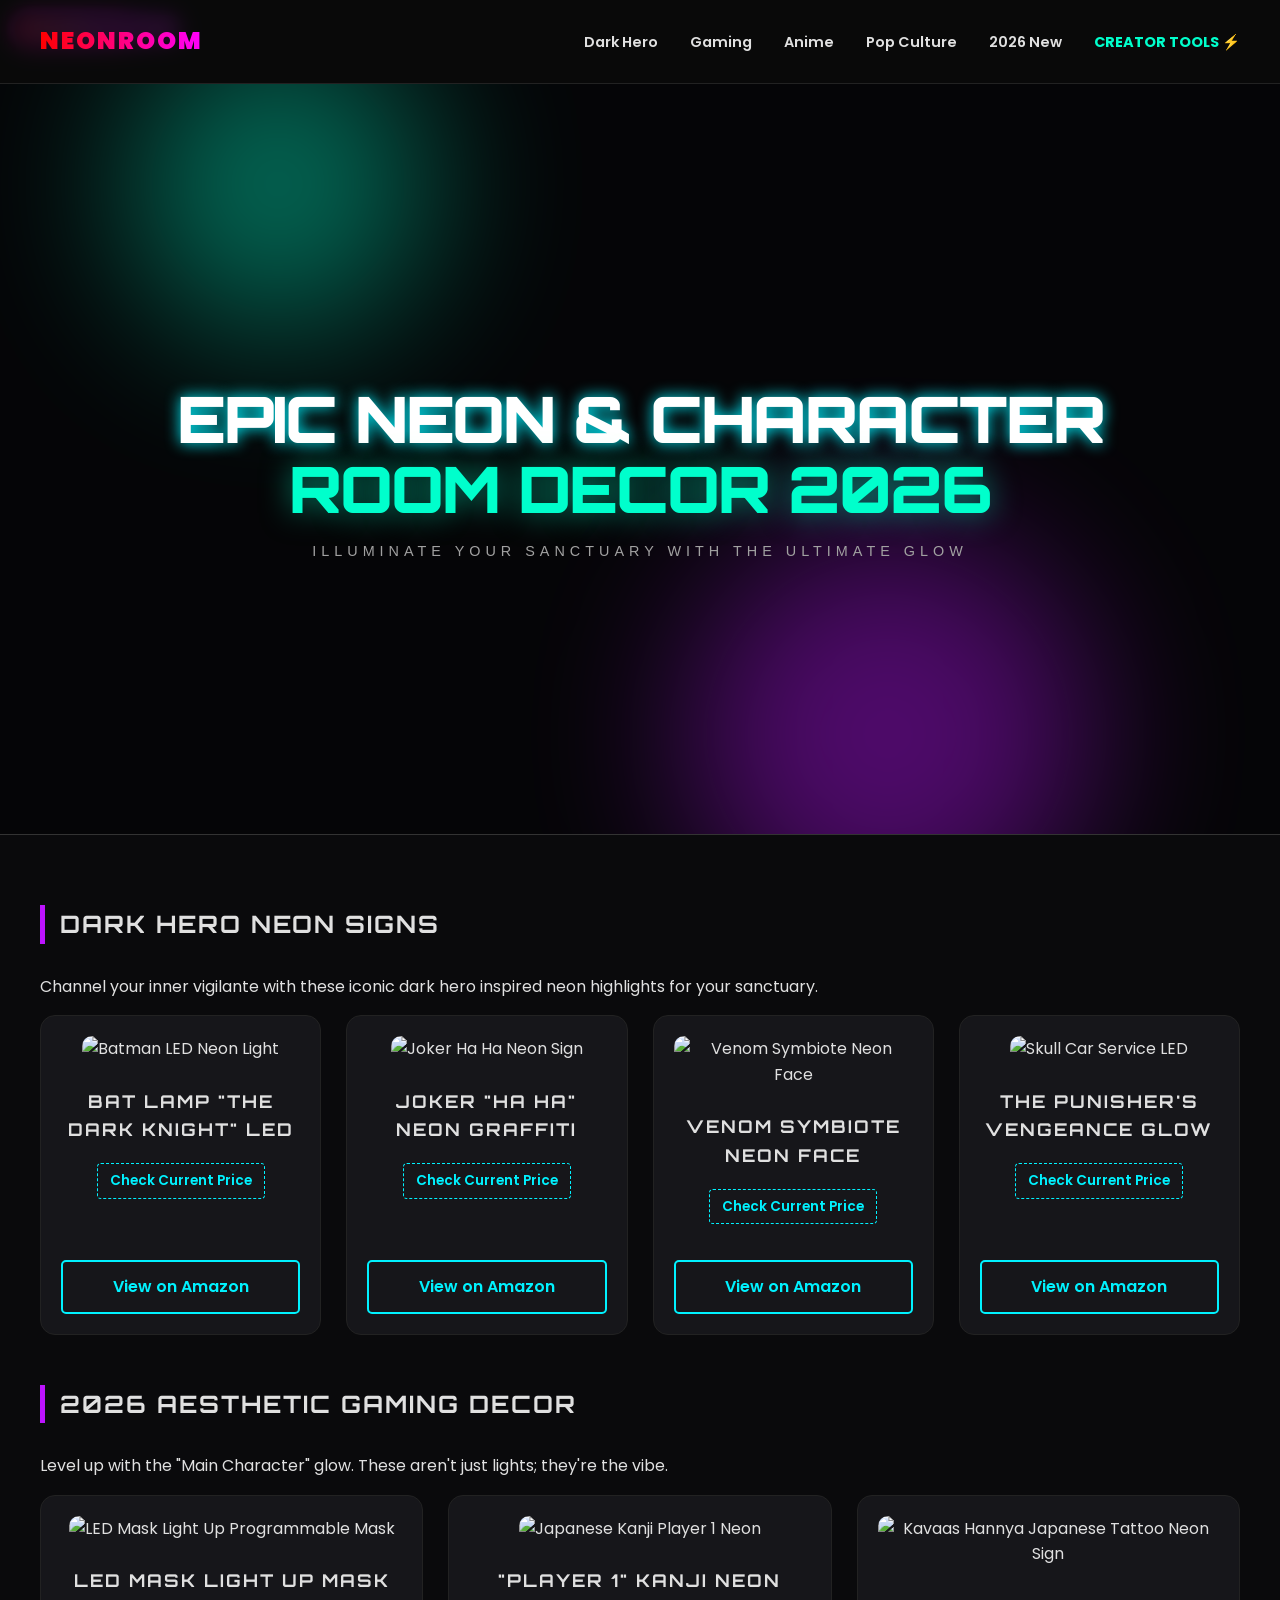
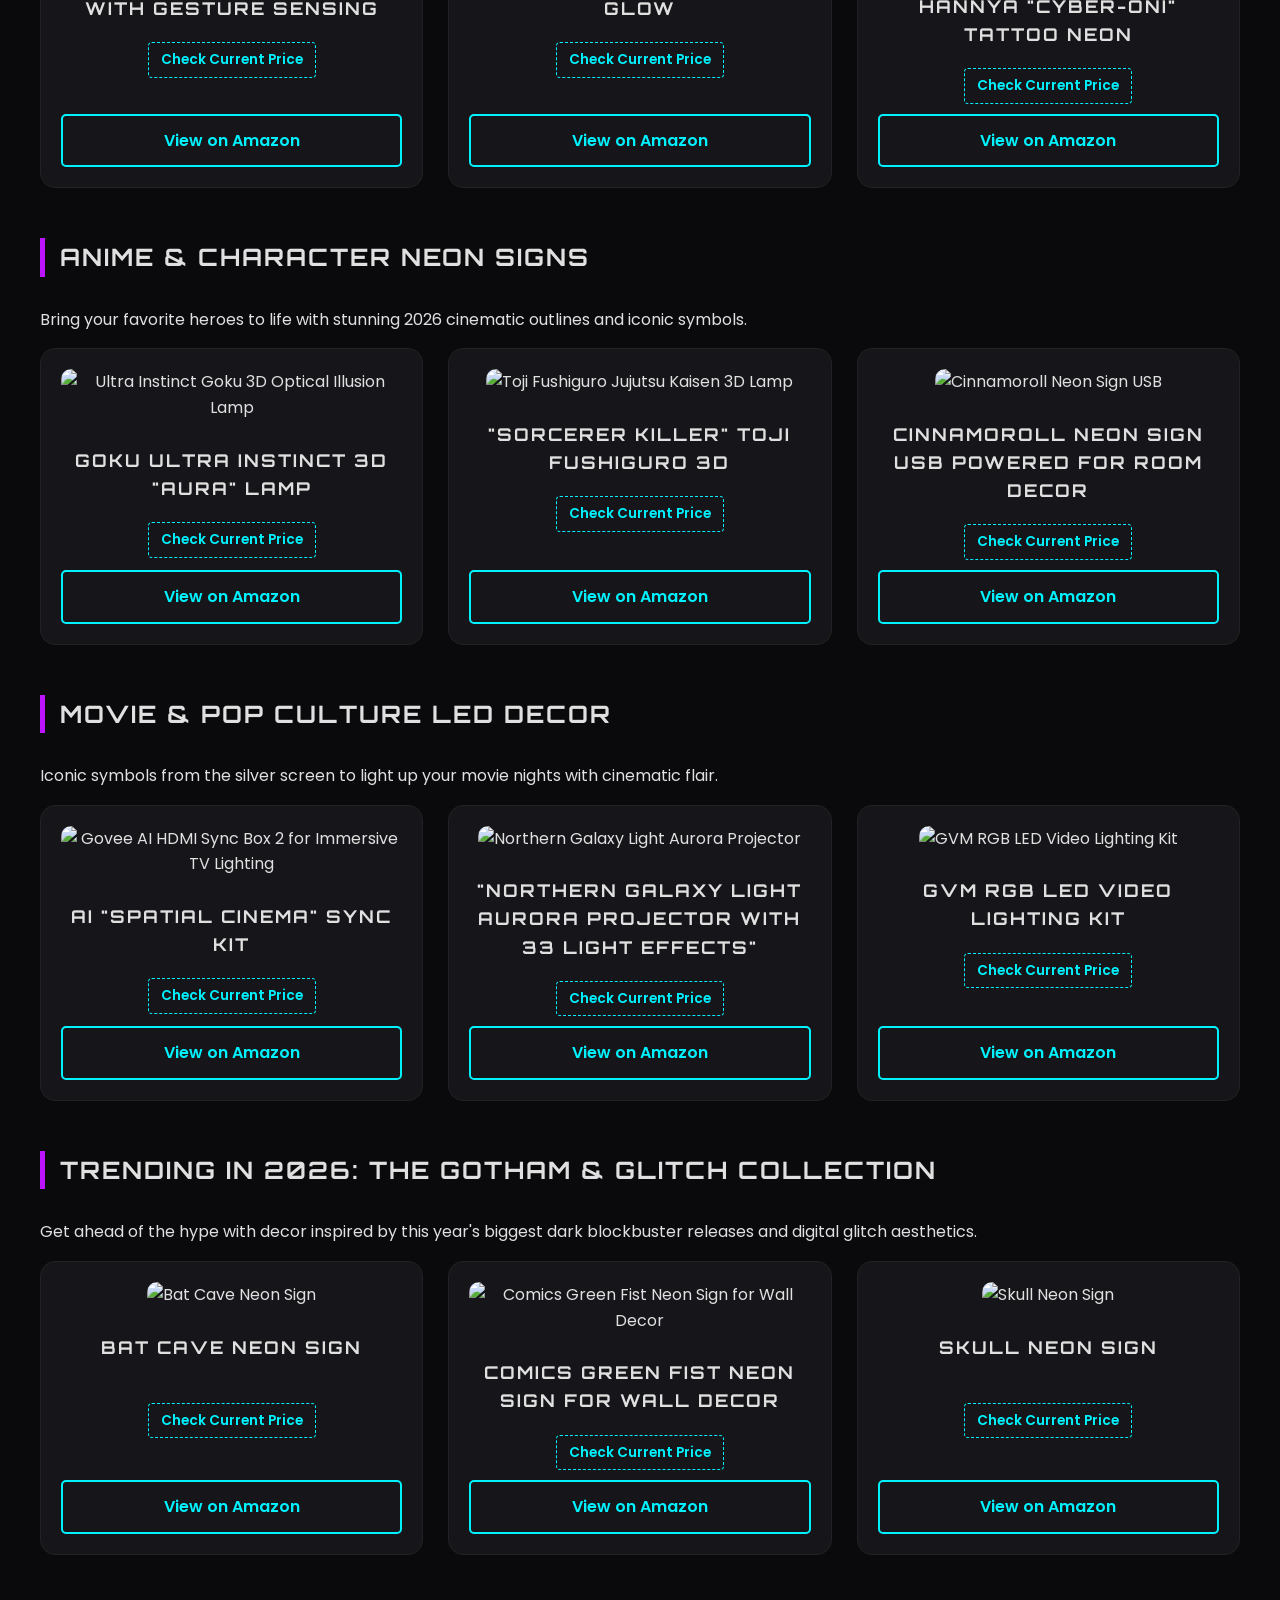
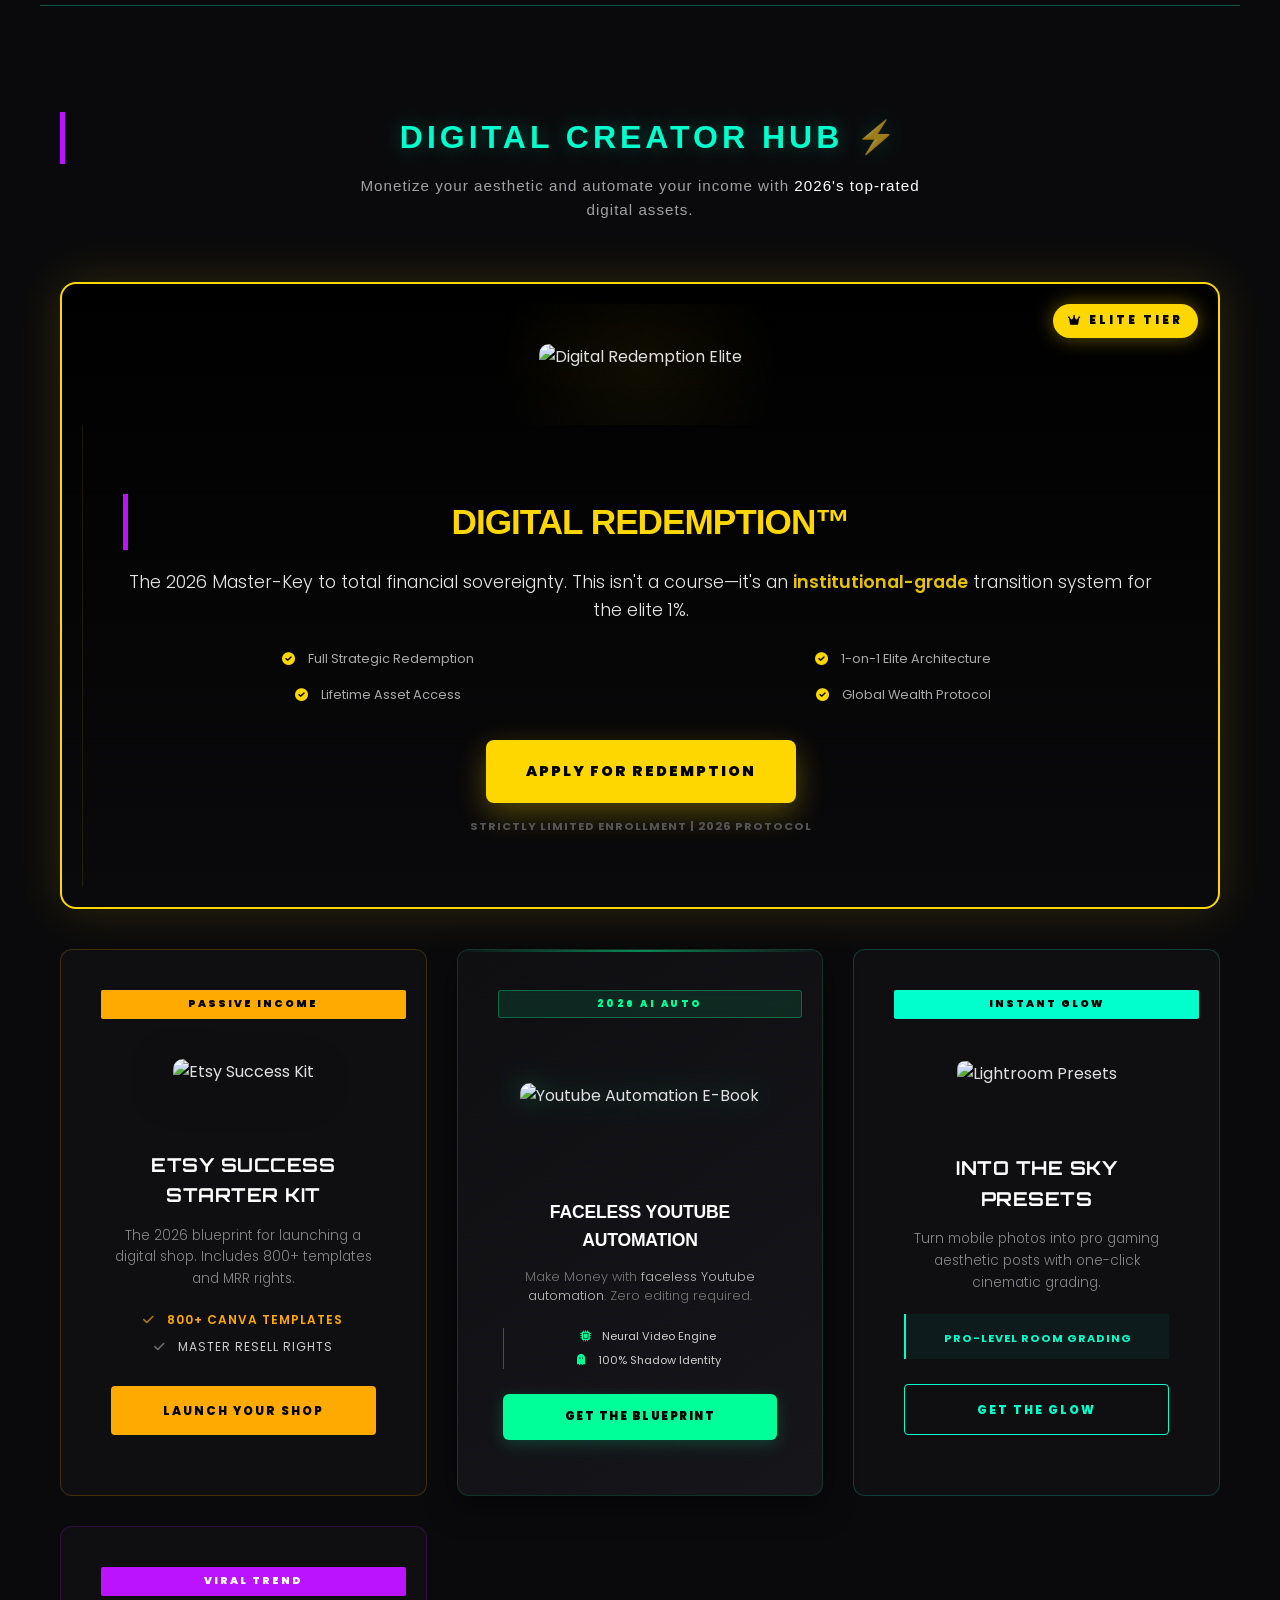
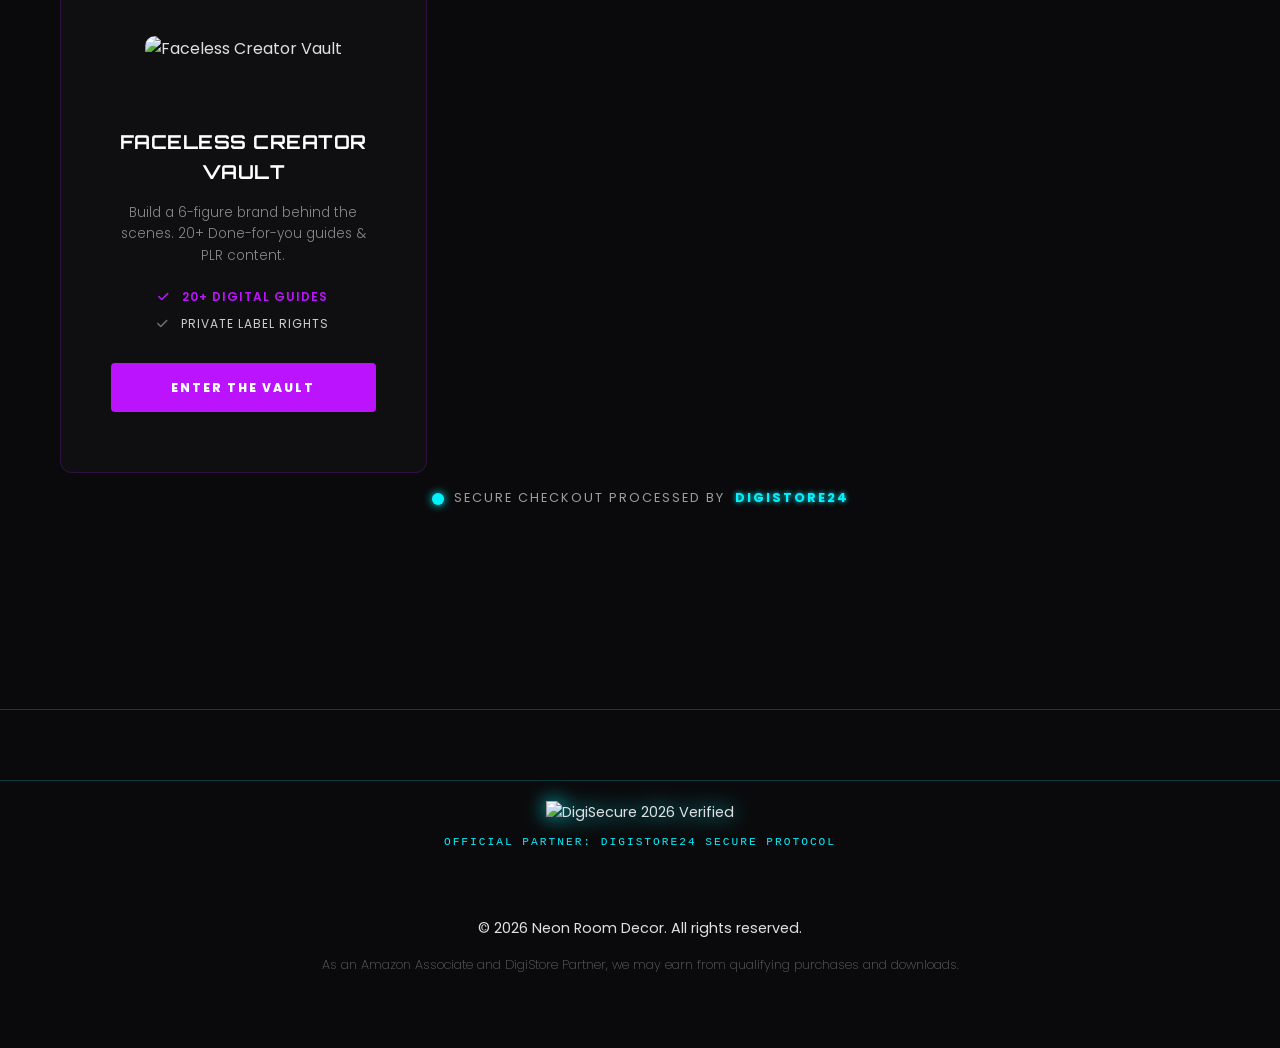
==== index.html @ 866ffcce "Update index.html" ====
<!DOCTYPE html>
<html lang="en">

<head>
    <meta charset="UTF-8">
    <meta name="viewport" content="width=device-width, initial-scale=1.0">
    <title>NeonRoom | The 2026 Dark Hero & Gaming Sanctuary</title>
    
    <meta property="og:title" content="Epic Neon & Character Room Decor Ideas (2026)" />
    <meta property="og:description" content="Transform your space into a Dark Hero Sanctuary with premium neon setups." />
    <meta property="og:type" content="website" />
    <meta property="og:url" content="https://samcoder-dot.github.io/neon-affiliate-site/" />
    <meta property="og:site_name" content="NeonRoom" />
    
    <link rel="stylesheet" href="style.css">
    <meta name="p:domain_verify" content="d5539f1d024b4ce63e6be07b51fad15c" />
    <link rel="stylesheet" href="https://cdnjs.cloudflare.com/ajax/libs/font-awesome/6.0.0/css/all.min.css">
    <meta name='impact-site-verification' value='55b9b5f8-0e08-4ce2-a70d-5e348a97991e'>



 <style>
        /* INLINE STYLES FOR THE ANIMATED HEADER VIBE */
        .aesthetic-header {
            position: relative;
            height: 70vh;
            display: flex;
            align-items: center;
            justify-content: center;
            background: #050507;
            overflow: hidden;
            text-align: center;
            font-family: 'Inter', sans-serif;
        }

        .neon-bg { position: absolute; top: 0; left: 0; width: 100%; height: 100%; z-index: 1; }
        
        .circle {
            position: absolute;
            border-radius: 50%;
            filter: blur(80px);
            opacity: 0.4;
            animation: float 20s infinite alternate;
        }

        .cyan { width: 300px; height: 300px; background: #00ffcc; top: -50px; left: 10%; }
        .purple { width: 400px; height: 400px; background: #bc13fe; bottom: -100px; right: 15%; animation-delay: -5s; }

        @keyframes float {
            0% { transform: translate(0, 0) scale(1); }
            100% { transform: translate(40px, 60px) scale(1.1); }
        }

        .header-content { position: relative; z-index: 10; padding: 0 20px; }
        .glitch-text { font-size: clamp(2rem, 7vw, 4rem); font-weight: 900; color: #fff; letter-spacing: -2px; line-height: 1.1; margin-bottom: 15px; }
        .highlight { color: #00ffcc; text-shadow: 0 0 30px rgba(0, 255, 204, 0.5); display: block; }
        .subtitle-aesthetic { font-size: 0.9rem; font-weight: 300; letter-spacing: 5px; text-transform: uppercase; color: #a1a1a1; }
    </style>
</head>

<body>

    <nav class="navbar">
        <div class="nav-container">
            <div class="logo" style="font-weight: 900; letter-spacing: 2px;">NEON<span style="color: #00ffcc;">ROOM</span></div>
            <div class="menu-toggle" id="menu-toggle">☰</div>
            <ul class="nav-links" id="nav-links">
                <li><a href="#dark-hero">Dark Hero</a></li>
                <li><a href="#gaming">Gaming</a></li>
                <li><a href="#anime">Anime</a></li>
                <li><a href="#movie">Pop Culture</a></li>
                <li><a href='#new-collection'>2026 New</a></li>
                <li><a href="#digital" class="digital-nav-item" style="color: #00ffcc; font-weight: 700;">CREATOR TOOLS ⚡</a></li>
            </ul>
        </div>
    </nav>

    <header class="aesthetic-header">
        <div class="neon-bg">
            <div class="circle cyan"></div>
            <div class="circle purple"></div>
        </div>
        <div class="header-content">
            <h1 class="glitch-text">Epic Neon & Character <span class="highlight">Room Decor 2026</span></h1>
            <p class="subtitle-aesthetic">Illuminate your sanctuary with the ultimate glow</p>
        </div>
    </header>

    <main class="container">
        <section class="niche-section" id="dark-hero">
            <h2>Dark Hero Neon Signs</h2>
            <p class="section-desc">Channel your inner vigilante with these iconic dark hero inspired neon highlights
                for your sanctuary.</p>
            <div class="product-grid">
                <div class="product-card">
                    <a href="https://amzn.to/3ZQnCeF" target="_blank" class="card-link-wrapper">
                        <div class="badge bestseller">BESTSELLER</div>
                        <img src="https://i.postimg.cc/rpX4PQX2/batman-led.jpg" alt="Batman LED Neon Light">

                        <div class="card-content">
                            <h3>Bat Lamp "The Dark Knight" LED</h3>

                            <div class="price-link">
                                Check Current Price
                            </div>
                        </div>
                    

                    <a href="https://amzn.to/3ZQnCeF" class="affiliate-btn" target="_blank">
                        View on Amazon
                    </a>
                    </a>
                </div>
                <div class="product-card">
                    <a href="https://amzn.to/4rLQtx1" target="_blank" class="card-link-wrapper">
                        <div class="badge">2026 FAVORITE</div>
                        <img src="https://i.postimg.cc/ZqtNMVkM/81Ox-Hz-NOSSL-AC-SL1500.jpg"
                            alt="Joker Ha Ha Neon Sign">

                        <div class="card-content">
                            <h3>Joker "Ha Ha" Neon Graffiti</h3>

                            <div class="price-link">
                                Check Current Price
                            </div>
                        </div>
                    </a>

                    <a href="https://amzn.to/4rLQtx1" class="affiliate-btn" target="_blank">
                        View on Amazon
                    </a>
                </div>
                <div class="product-card">
                    <a href="https://amzn.to/3Oh7K2k" target="_blank" class="card-link-wrapper">
                        <div class="badge viral">VIRAL PICK</div>
                        <img src="https://i.postimg.cc/7L8zWm8y/venom.jpg" alt="Venom Symbiote Neon Face">

                        <div class="card-content">
                            <h3>Venom Symbiote Neon Face</h3>

                            <div class="price-link">
                                Check Current Price
                            </div>
                        </div>
                    </a>

                    <a href="https://amzn.to/3Oh7K2k" class="affiliate-btn" target="_blank">
                        View on Amazon
                    </a>
                </div>

                <div class="product-card">
                    <a href="https://amzn.to/4tdDrd2" target="_blank" class="card-link-wrapper">
                        <div class="badge limited ">Limited Edition</div>
                        <img src="https://i.postimg.cc/fLtmqL5r/71Pf-EYECj4L-AC-SL1500.jpg"
                            alt="Skull Car Service LED ">

                        <div class="card-content">
                            <h3>The Punisher's Vengeance Glow
                            </h3>

                            <div class="price-link">
                                Check Current Price
                            </div>
                        </div>
                    </a>
                    <br></br>
                    <a href="https://amzn.to/4tdDrd2" class="affiliate-btn" target="_blank">
                        View on Amazon
                    </a>
                </div>

            </div>
        </section>

       <section class="niche-section" id="gaming">
            <h2>2026 Aesthetic Gaming Decor</h2>
            <p class="section-desc">Level up with the "Main Character" glow. These aren't just lights; they're the vibe.</p>
            <div class="product-grid">
                <div class="product-card">
                    <a href="https://amzn.to/4trvoJL" target="_blank" class="card-link-wrapper">
                        <div class="badge bestseller">CYBER TREND</div>
                        <img src="https://i.postimg.cc/V6qs1L0M/71Kd-Pz1Kd-JL-AC-SX679.jpg" alt="LED Mask Light Up Programmable Mask">
                        <div class="card-content">
                            <h3>Led Mask Light up Mask with Gesture Sensing</h3>
                            <div class="price-link">Check Current Price</div>
                        </div>
                    </a>
                    <a href="https://amzn.to/4trvoJL" class="affiliate-btn" target="_blank">View on Amazon</a>
                </div>

                <div class="product-card">
                    <a href="https://amzn.to/4raEzNa" target="_blank" class="card-link-wrapper">
                        <div class="badge viral">AESTHETIC AF</div>
                        <img src="https://i.postimg.cc/prVvHQHv/71VNh-WMO8y-L-AC-SL1500.jpg" alt="Japanese Kanji Player 1 Neon">
                        <div class="card-content">
                            <h3>"Player 1" Kanji Neon Glow</h3>
                            <div class="price-link">Check Current Price</div>
                        </div>
                    </a>
                    <a href="https://amzn.to/4raEzNa" class="affiliate-btn" target="_blank">View on Amazon</a>
                </div>

                        <div class="product-card">
    <a href="https://amzn.to/4rC5KA5" target="_blank" class="card-link-wrapper">
        <div class="badge bestseller">2026 VIRAL PICK</div>
        <img src="https://i.postimg.cc/NLhxXDfN/81f-AXfk-I0EL-AC-SL1500.jpg" alt="Kavaas Hannya Japanese Tattoo Neon Sign">
        <div class="card-content">
            <h3>Hannya "Cyber-Oni" Tattoo Neon</h3>
           
            <div class="price-link">Check Current Price</div>
        </div>
    </a>
    <a href="https://amzn.to/4rC5KA5" class="affiliate-btn" target="_blank">View on Amazon</a>
</div>
                        
            </div>
        </section>

        
        <!-- <section class="niche-section" id="digital" style="border-top: 2px solid #00ffcc;">
            <h2>Digital Assets & Creator Tools</h2>
            <p class="section-desc">Upgrade your stream, videos, and designs with premium digital assets. (Instant
                Download)</p>
            <div class="product-grid">

                <div class="product-card">
                    <div class="badge">FOR STREAMERS</div>
                    <img src="https://placehold.co/400x400/000/0ff?text=Stream+Overlays" alt="Cyberpunk Stream Overlay">
                    <div class="card-content">
                        <h3>Cyberpunk Stream Package (OBS)</h3>
                        <p style="font-size: 0.9rem; color: #ccc;">Includes Overlays, Alerts & Screens</p>
                        <br>
                        <a href="YOUR_ENVATO_LINK_HERE" class="affiliate-btn" target="_blank"
                            style="background: #00ffcc; color: #000;">
                            <i class="fas fa-download"></i> Download Asset
                        </a>
                    </div>
                </div>

                <div class="product-card">
                    <div class="badge">FONTS</div>
                    <img src="https://placehold.co/400x400/222/f00?text=Noir+Fonts" alt="Dark Hero Fonts">
                    <div class="card-content">
                        <h3>"Vigilante" Cinematic Fonts</h3>
                        <p style="font-size: 0.9rem; color: #ccc;">Perfect for Thumbnails & Posters</p>
                        <br>
                        <a href="YOUR_ENVATO_LINK_HERE" class="affiliate-btn" target="_blank"
                            style="background: #00ffcc; color: #000;">
                            <i class="fas fa-download"></i> Download Asset
                        </a>
                    </div>
                </div>

                <div class="product-card">
                    <div class="badge">PROCREATE</div>
                    <img src="https://placehold.co/400x400/333/ff0?text=Manga+Brushes" alt="Manga Brushes">
                    <div class="card-content">
                        <h3>Ultimate Manga Brush Set</h3>
                        <p style="font-size: 0.9rem; color: #ccc;">For Procreate & Photoshop</p>
                        <br>
                        <a href="YOUR_ENVATO_LINK_HERE" class="affiliate-btn" target="_blank"
                            style="background: #00ffcc; color: #000;">
                            <i class="fas fa-download"></i> Download Asset
                        </a>
                    </div>
                </div>

            </div>
        </section>
         -->
        <section class="niche-section" id="anime">
            <h2>Anime & Character Neon Signs</h2>
            <p class="section-desc">Bring your favorite heroes to life with stunning 2026 cinematic outlines and iconic symbols.</p>
            <div class="product-grid">
                
            <div class="product-card">
    <a href="https://amzn.to/460MtAd" target="_blank" class="card-link-wrapper">
        <div class="badge bestseller">OFFICIAL LICENSED</div>
        <img src="https://i.postimg.cc/4NZPX8qn/71IM-qe0w-L-AC-SL1500.jpg" alt="Ultra Instinct Goku 3D Optical Illusion Lamp">
        <div class="card-content">
            <h3>Goku Ultra Instinct 3D "Aura" Lamp</h3>
       
            <div class="price-link">Check Current Price</div>
        </div>
    </a>
    <a href="https://amzn.to/460MtAd" class="affiliate-btn" target="_blank">View on Amazon</a>
</div>

                <div class="product-card">
    <a href="https://amzn.to/4qrxZ3s" target="_blank" class="card-link-wrapper">
        <div class="badge viral">2026 HARDCORE TREND</div>
        <img src="https://i.postimg.cc/Vktk4RsT/71WNm-A-ONs-L-AC-SL1500.jpg" alt="Toji Fushiguro Jujutsu Kaisen 3D Lamp">
        <div class="card-content">
            <h3>"Sorcerer Killer" Toji Fushiguro 3D</h3>
         
            <div class="price-link">Check Current Price</div>
        </div>
    </a>
    <a href="https://amzn.to/4qrxZ3s" class="affiliate-btn" target="_blank">View on Amazon</a>
</div>

                <div class="product-card">
                    <a href="https://amzn.to/4bMgqaN" target="_blank" class="card-link-wrapper">
                        <div class="badge">VIBE ESSENTIAL</div>
                        <img src="https://i.postimg.cc/P5fkvQLB/81p-R5a22w-TL-AC-SL1500.jpg" alt="Cinnamoroll Neon Sign USB">
                        <div class="card-content">
                            <h3>Cinnamoroll Neon Sign USB Powered for Room Decor</h3>
                            <div class="price-link">Check Current Price</div>
                        </div>
                    </a>
                    <a href="https://amzn.to/4bMgqaN" class="affiliate-btn" target="_blank">View on Amazon</a>
                </div>

            </div>
        </section>

       <section class="niche-section" id="movie">
            <h2>Movie & Pop Culture LED Decor</h2>
            <p class="section-desc">Iconic symbols from the silver screen to light up your movie nights with cinematic flair.</p>
            <div class="product-grid">
                
               <div class="product-card">
                    <a href="https://amzn.to/4runxdb" target="_blank" class="card-link-wrapper">
                        <div class="badge bestseller">#1 BESTSELLER 2026</div>
                        <img src="https://i.postimg.cc/QdncQJb4/714Aplob-Ao-L-AC-SL1500.jpg" alt="Govee AI HDMI Sync Box 2 for Immersive TV Lighting">
                        <div class="card-content">
                            <h3>AI "Spatial Cinema" Sync Kit</h3>
                            
                            <div class="price-link">Check Current Price</div>
                        </div>
                    </a>
                    <a href="https://amzn.to/4runxdb" class="affiliate-btn" target="_blank">View on Amazon</a>
                </div>

                <div class="product-card">
                    <a href="https://amzn.to/4tteeLB" target="_blank" class="card-link-wrapper">
                        <div class="badge">BOUNTY HUNTER</div>
                        <img src="https://i.postimg.cc/436NfJmY/81ASRJlhl3L-AC-SL1500.jpg" alt="Northern Galaxy Light Aurora Projector">
                        <div class="card-content">
                            <h3>"Northern Galaxy Light Aurora Projector with 33 Light Effects"</h3>
                            <div class="price-link">Check Current Price</div>
                        </div>
                    </a>
                    <a href="https://amzn.to/4tteeLB" class="affiliate-btn" target="_blank">View on Amazon</a>
                </div>

                <div class="product-card">
                    <a href="https://amzn.to/407JiDa" target="_blank" class="card-link-wrapper">
                        <div class="badge viral">CLASSIC COOL</div>
                        <img src="https://i.postimg.cc/tRhfBY8D/71P4d3GIj-EL-AC-SL1500.jpg" alt="GVM RGB LED Video Lighting Kit">
                        <div class="card-content">
                            <h3>GVM RGB LED Video Lighting Kit</h3>
                            <div class="price-link">Check Current Price</div>
                        </div>
                    </a>
                    <a href="https://amzn.to/407JiDa" class="affiliate-btn" target="_blank">View on Amazon</a>
                </div>

            </div>
        </section>
            <section class="niche-section" id="new-collection">
            <h2>Trending in 2026: The Gotham & Glitch Collection</h2>
            <p class="section-desc">Get ahead of the hype with decor inspired by this year's biggest dark blockbuster releases and digital glitch aesthetics.</p>
            <div class="product-grid">

                <div class="product-card">
                    <a href="https://amzn.to/4cnPjmF" target="_blank" class="card-link-wrapper">
                        <div class="badge bestseller">2026 HYPE</div>
                        <img src="https://i.postimg.cc/CMBD08ws/71bdctu7sh-L-AC-SL1500.jpg" alt="Bat Cave Neon Sign">
                        <div class="card-content">
                            <h3>Bat Cave Neon Sign</h3>
                            <div class="price-link">Check Current Price</div>
                        </div>
                    </a>
                    <a href="https://amzn.to/4cnPjmF" class="affiliate-btn" target="_blank">View on Amazon</a>
                </div>

                <div class="product-card">
                    <a href="https://amzn.to/402bB5Z" target="_blank" class="card-link-wrapper">
                        <div class="badge viral">LIMITED</div>
                        <img src="https://i.postimg.cc/1XG3tsCP/51Be-Qz-FGJ6L-AC.jpg" alt="Comics Green Fist Neon Sign for Wall Decor">
                        <div class="card-content">
                            <h3>Comics Green Fist Neon Sign for Wall Decor</h3>
                            <div class="price-link">Check Current Price</div>
                        </div>
                    </a>
                    <a href="https://amzn.to/402bB5Z" class="affiliate-btn" target="_blank">View on Amazon</a>
                </div>

                <div class="product-card">
                    <a href="https://amzn.to/4bItQoh" target="_blank" class="card-link-wrapper">
                        <div class="badge">AESTHETIC</div>
                        <img src="https://i.postimg.cc/Hk7P7n0y/91dr229Brn-L-AC-SL1500.jpg" alt="Skull Neon Sign">
                        <div class="card-content">
                            <h3>Skull Neon Sign</h3>
                            <div class="price-link">Check Current Price</div>
                        </div>
                    </a>
                    <a href="https://amzn.to/4bItQoh" class="affiliate-btn" target="_blank">View on Amazon</a>
                </div>

            </div>
        </section>


   

<section class="niche-section" id="digital" style="border-top: 1px solid rgba(0, 255, 204, 0.3); background: #0a0a0c; padding: 80px 20px;">
    
    <div class="section-header" style="text-align: center; margin-bottom: 60px;">
        <h2 style="color: #00ffcc; font-family: 'Inter', sans-serif; font-weight: 800; text-transform: uppercase; letter-spacing: 4px; font-size: 2rem; margin-bottom: 10px; text-shadow: 0 0 20px rgba(0, 255, 204, 0.3);">
            Digital Creator Hub <span style="font-weight: 200; opacity: 0.6;">⚡</span>
        </h2>
        <p style="font-family: 'Inter', sans-serif; font-weight: 300; color: #a1a1a1; font-size: 0.95rem; letter-spacing: 1px; max-width: 600px; margin: 0 auto; line-height: 1.6;">
            Monetize your aesthetic and automate your income with <span style="color: #fff; font-weight: 500;">2026's top-rated</span> digital assets.
        </p>
    </div>

    

      <div class="product-grid" style="display: grid; grid-template-columns: repeat(auto-fit, minmax(300px, 1fr)); gap: 30px; max-width: 1200px; margin: 0 auto;">

    <div class="product-card" style="grid-column: 1 / -1; border: 2px solid #ffd700; background: linear-gradient(180deg, #000 0%, #0a0a0c 100%); border-radius: 16px; overflow: hidden; position: relative; box-shadow: 0 0 50px rgba(255, 215, 0, 0.15); margin-bottom: 40px; display: flex; flex-wrap: wrap; align-items: center;">
        
        <div style="position: absolute; top: 20px; right: 20px; background: #ffd700; color: #000; font-size: 0.7rem; font-weight: 900; letter-spacing: 3px; padding: 8px 15px; border-radius: 50px; box-shadow: 0 0 20px rgba(255, 215, 0, 0.4);">
            <i class="fas fa-crown"></i> ELITE TIER
        </div>

        <div style="flex: 1; min-width: 300px; padding: 40px; text-align: center; background: radial-gradient(circle, rgba(255, 215, 0, 0.05) 0%, transparent 70%);">
            <img src="https://i.postimg.cc/dVzqHxrM/4INSN3N3.webp" alt="Digital Redemption Elite" style="object-fit:contain;max-height:400px; filter: drop-shadow(0 0 30px rgba(255, 215, 0, 0.2));">
        </div>

        <div style="flex: 1.5; min-width: 300px; padding: 40px; border-left: 1px solid rgba(255, 215, 0, 0.1);">
            <h2 style="color: #ffd700; font-size: 2.2rem; font-weight: 900; letter-spacing: -1px; margin-bottom: 10px; font-family: 'Inter', sans-serif;">Digital Redemption™</h2>
            <p style="color: #fff; font-size: 1.1rem; font-weight: 300; margin-bottom: 25px; line-height: 1.6; opacity: 0.9;">The 2026 Master-Key to total financial sovereignty. This isn't a course—it's an <span style="color: #ffd700; font-weight: 600;">institutional-grade</span> transition system for the elite 1%.</p>
            
            <div style="display: grid; grid-template-columns: 1fr 1fr; gap: 15px; margin-bottom: 35px;">
                <div style="font-size: 0.8rem; color: #aaa;"><i class="fas fa-check-circle" style="color: #ffd700; margin-right: 10px;"></i> Full Strategic Redemption</div>
                <div style="font-size: 0.8rem; color: #aaa;"><i class="fas fa-check-circle" style="color: #ffd700; margin-right: 10px;"></i> 1-on-1 Elite Architecture</div>
                <div style="font-size: 0.8rem; color: #aaa;"><i class="fas fa-check-circle" style="color: #ffd700; margin-right: 10px;"></i> Lifetime Asset Access</div>
                <div style="font-size: 0.8rem; color: #aaa;"><i class="fas fa-check-circle" style="color: #ffd700; margin-right: 10px;"></i> Global Wealth Protocol</div>
            </div>

            <a href="https://onlinedigitalredemption.com/#aff=samDecor256" target="_blank" style="display: inline-block; background: #ffd700; color: #000; text-decoration: none; font-weight: 900; font-size: 0.9rem; letter-spacing: 2px; padding: 20px 40px; border-radius: 8px; text-transform: uppercase; box-shadow: 0 10px 30px rgba(255, 215, 0, 0.3); transition: 0.3s;">
                Apply For Redemption
            </a>
            <p style="margin-top: 15px; font-size: 0.7rem; color: #555; letter-spacing: 1px;">STRICTLY LIMITED ENROLLMENT | 2026 PROTOCOL</p>
        </div>
    </div>

    </div>


    <div class="product-grid" style="display: grid; grid-template-columns: repeat(auto-fit, minmax(300px, 1fr)); gap: 30px; max-width: 1200px; margin: 0 auto;">
        
        <div class="product-card" style="border: 1px solid rgba(255, 170, 0, 0.2); background: #0f0f12; border-radius: 12px; transition: 0.3s; overflow: hidden;">
            <div style="background: #ffaa00; color: #000; font-size: 0.65rem; font-weight: 900; letter-spacing: 2px; padding: 6px 12px; display: inline-block; margin: 20px 0 0 20px; border-radius: 2px;">PASSIVE INCOME</div>
            
            <div class="image-stage" style="padding: 40px 20px; text-align: center;">
                <img src="https://i.postimg.cc/gk2d40Q5/LYZVZHWW.webp" alt="Etsy Success Kit" style="max-height: 180px; filter: drop-shadow(0 10px 20px rgba(0,0,0,0.5));">
            </div>

            <div class="card-content" style="padding: 0 30px 40px 30px;">
                <h3 style="color: #fff; font-weight: 700; font-size: 1.2rem; letter-spacing: 0.5px; margin-bottom: 12px;">Etsy Success Starter Kit</h3>
                <p style="font-weight: 300; color: #888; font-size: 0.85rem; line-height: 1.6; margin-bottom: 20px;">The 2026 blueprint for launching a digital shop. Includes 800+ templates and MRR rights.</p>
                
                <ul style="list-style: none; padding: 0; margin-bottom: 30px;">
                    <li style="font-size: 0.75rem; color: #ffaa00; text-transform: uppercase; letter-spacing: 1px; margin-bottom: 8px; font-weight: 600;"><i class="fas fa-check" style="margin-right: 8px; opacity: 0.7;"></i> 800+ Canva Templates</li>
                    <li style="font-size: 0.75rem; color: #ccc; text-transform: uppercase; letter-spacing: 1px; font-weight: 400;"><i class="fas fa-check" style="margin-right: 8px; opacity: 0.5;"></i> Master Resell Rights</li>
                </ul>

                <a href="https://www.digistore24.com/redir/483214/samDecor256/" target="_blank" style="display: block; text-align: center; background: #ffaa00; color: #000; text-decoration: none; font-weight: 800; font-size: 0.75rem; letter-spacing: 2px; padding: 15px; border-radius: 4px; text-transform: uppercase;">
                    Launch Your Shop
                </a>
            </div>
        </div>
        

<div class="product-card" style="border: 1px solid rgba(0, 255, 153, 0.15); background: linear-gradient(145deg, #0f0f12, #16161a); border-radius: 12px; transition: all 0.4s cubic-bezier(0.175, 0.885, 0.32, 1.275); overflow: hidden; position: relative; box-shadow: 0 10px 30px rgba(0,0,0,0.5);">
    
    <div style="position: absolute; top: 0; left: 0; width: 100%; height: 2px; background: linear-gradient(90deg, transparent, #00ff99, transparent); opacity: 0.5;"></div>

    <div style="background: rgba(0, 255, 153, 0.1); color: #00ff99; font-size: 0.6rem; font-weight: 900; letter-spacing: 2.5px; padding: 5px 10px; display: inline-block; margin: 20px 0 0 20px; border: 1px solid rgba(0, 255, 153, 0.3); border-radius: 3px; backdrop-filter: blur(5px);">2026 AI AUTO</div>
    
    <div class="image-stage" style="padding: 30px 20px; text-align: center; position: relative;">
        <img src="https://i.postimg.cc/Kj12hynW/8G2MX4IF.webp" alt="Youtube Automation E-Book" style="max-height: 160px; filter: drop-shadow(0 0 12px rgba(0, 255, 153, 0.3)); transition: 0.5s transform;">
    </div>

    <div class="card-content" style="padding: 0 25px 35px 25px;">
        <h3 style="color: #fff; font-weight: 800; font-size: 1.1rem; letter-spacing: -0.2px; margin-bottom: 8px; font-family: 'Inter', sans-serif;">Faceless Youtube Automation</h3>
        <p style="font-weight: 300; color: #777; font-size: 0.8rem; line-height: 1.5; margin-bottom: 22px;">Make Money with   <span style="color: #bbb;">faceless Youtube automation</span>. Zero editing required.</p>
        
        <div style="margin-bottom: 25px; border-left: 1px solid rgba(0, 255, 153, 0.4); padding-left: 15px;">
            <div style="font-size: 0.7rem; color: #ccc; margin-bottom: 6px; font-weight: 400;"><i class="fas fa-microchip" style="color: #00ff99; margin-right: 8px; width: 12px;"></i> Neural Video Engine</div>
            <div style="font-size: 0.7rem; color: #ccc; font-weight: 400;"><i class="fas fa-ghost" style="color: #00ff99; margin-right: 8px; width: 12px;"></i> 100% Shadow Identity</div>
        </div>

        <a href="https://www.checkout-ds24.com/redir/603007/samDecor256/" target="_blank" style="display: block; text-align: center; background: #00ff99; color: #000; text-decoration: none; font-weight: 900; font-size: 0.7rem; letter-spacing: 1.5px; padding: 14px; border-radius: 6px; text-transform: uppercase; transition: 0.3s; box-shadow: 0 4px 15px rgba(0, 255, 153, 0.2);">
            Get The BluePrint
        </a>
    </div>
</div>
        

        <div class="product-card" style="border: 1px solid rgba(0, 255, 204, 0.2); background: #0f0f12; border-radius: 12px; transition: 0.3s; overflow: hidden;">
            <div style="background: #00ffcc; color: #000; font-size: 0.65rem; font-weight: 900; letter-spacing: 2px; padding: 6px 12px; display: inline-block; margin: 20px 0 0 20px; border-radius: 2px;">INSTANT GLOW</div>
            
            <div class="image-stage" style="padding: 40px 20px; text-align: center;">
                <img src="https://i.postimg.cc/x1pRw66P/unwatermarked-unnamed-(20).png" alt="Lightroom Presets" style="max-height: 180px; border-radius: 8px;">
            </div>

            <div class="card-content" style="padding: 0 30px 40px 30px;">
                <h3 style="color: #fff; font-weight: 700; font-size: 1.2rem; letter-spacing: 0.5px; margin-bottom: 12px;">Into The Sky Presets</h3>
                <p style="font-weight: 300; color: #888; font-size: 0.85rem; line-height: 1.6; margin-bottom: 20px;">Turn mobile photos into pro gaming aesthetic posts with one-click cinematic grading.</p>
                
                <div style="background: rgba(0, 255, 204, 0.05); border-left: 2px solid #00ffcc; padding: 10px 15px; margin-bottom: 25px;">
                    <span style="color: #00ffcc; font-size: 0.7rem; font-weight: 700; letter-spacing: 1px; text-transform: uppercase;">Pro-Level Room Grading</span>
                </div>

                <a href="https://www.digistore24.com/redir/493976/samDecor256/" target="_blank" style="display: block; text-align: center; border: 1px solid #00ffcc; color: #00ffcc; text-decoration: none; font-weight: 800; font-size: 0.75rem; letter-spacing: 2px; padding: 15px; border-radius: 4px; text-transform: uppercase; transition: 0.3s;">
                    Get The Glow
                </a>
            </div>
        </div>

        <div class="product-card" style="border: 1px solid rgba(188, 19, 254, 0.2); background: #0f0f12; border-radius: 12px; transition: 0.3s; overflow: hidden;">
            <div style="background: #bc13fe; color: #fff; font-size: 0.65rem; font-weight: 900; letter-spacing: 2px; padding: 6px 12px; display: inline-block; margin: 20px 0 0 20px; border-radius: 2px;">VIRAL TREND</div>
            
            <div class="image-stage" style="padding: 40px 20px; text-align: center;">
                <img src="https://i.postimg.cc/1557bV9s/unwatermarked-unnamed-(21).png" alt="Faceless Creator Vault" style="max-height: 180px;">
            </div>

            <div class="card-content" style="padding: 0 30px 40px 30px;">
                <h3 style="color: #fff; font-weight: 700; font-size: 1.2rem; letter-spacing: 0.5px; margin-bottom: 12px;">Faceless Creator Vault</h3>
                <p style="font-weight: 300; color: #888; font-size: 0.85rem; line-height: 1.6; margin-bottom: 20px;">Build a 6-figure brand behind the scenes. 20+ Done-for-you guides & PLR content.</p>
                
               <ul style="list-style: none; padding: 0; margin-bottom: 30px;">
                    <li style="font-size: 0.75rem; color: #bc13fe; text-transform: uppercase; letter-spacing: 1px; margin-bottom: 8px; font-weight: 600;"><i class="fas fa-check" style="margin-right: 8px;"></i> 20+ Digital Guides</li>
                    <li style="font-size: 0.75rem; color: #ccc; text-transform: uppercase; letter-spacing: 1px; font-weight: 400;"><i class="fas fa-check" style="margin-right: 8px; opacity: 0.5;"></i> Private Label Rights</li>
                </ul>

                <a href="https://www.digistore24.com/redir/536136/samDecor256/" target="_blank" style="display: block; text-align: center; background: #bc13fe; color: #fff; text-decoration: none; font-weight: 800; font-size: 0.75rem; letter-spacing: 2px; padding: 15px; border-radius: 4px; text-transform: uppercase;">
                    Enter The Vault
                </a>
            </div>
        </div>

    </div>

<div class="trust-label">
    <div class="secure-icon"></div>
    SECURE CHECKOUT PROCESSED BY <span>DIGISTORE24</span>
</div>


</section>
    </main>

    <footer>


        <div style="text-align: center; margin-top: 30px; padding: 20px; border-top: 1px solid rgba(0, 242, 255, 0.2);">
    <img src="https://i.postimg.cc/MGxFZ3sH/unnamed-(38).jpg" alt="DigiSecure 2026 Verified" style="width: 200px; filter: drop-shadow(0 0 10px #00f2ff);">
    <p style="font-family: 'Courier New', monospace; color: #00f2ff; font-size: 0.7rem; letter-spacing: 2px; margin-top: 10px;">
        OFFICIAL PARTNER: DIGISTORE24 SECURE PROTOCOL
    </p>
</div>
        <div class="container">
            <p>&copy; 2026 Neon Room Decor. All rights reserved.</p>
            <p class="disclaimer">As an Amazon Associate and DigiStore Partner, we may earn from qualifying purchases and
                downloads.</p>
        </div>
    </footer>

    <script src="script.js"></script>
</body>

</html>
---- style.css ----
/* Google Font Import */
@import url('https://fonts.googleapis.com/css2?family=Orbitron:wght@400;700&family=Poppins:wght@300;400;600&display=swap');

:root {
    --dark-bg: #0a0a0c;
    --card-bg: #16161a;
    --neon-blue: #00f2ff;
    --neon-purple: #bc13fe;
    --neon-red: #ff003c;
    --text-main: #e0e0e0;
}
html {
  scroll-behavior: smooth;
}


body {
    background-color: var(--dark-bg);
    color: var(--text-main);
    font-family: 'Poppins', sans-serif;
    margin: 0;
    line-height: 1.6;
}

h1,
h2,
h3 {
    font-family: 'Orbitron', sans-serif;
    text-transform: uppercase;
    letter-spacing: 2px;
}

.container {
    max-width: 1200px;
    margin: 0 auto;
    padding: 20px;
}

header {
    text-align: center;
    padding: 60px 0;
    background: radial-gradient(circle, #1a1a2e 0%, #0a0a0c 100%);
    border-bottom: 1px solid #333;
}

header h1 {
    font-size: 2.5rem;
    color: var(--neon-blue);
    text-shadow: 0 0 15px var(--neon-blue);
}

.subtitle {
    color: #888;
    font-style: italic;
}

/* Section Styling */
.niche-section {
    margin: 50px 0;
}

.niche-section h2 {
    border-left: 5px solid var(--neon-purple);
    padding-left: 15px;
    margin-bottom: 30px;
}

/* Product Grid */
.product-grid {
    display: grid;
    grid-template-columns: repeat(auto-fit, minmax(280px, 1fr));
    gap: 25px;
}

/* Product Card */
.product-card {
    background: var(--card-bg);
    border-radius: 15px;
    padding: 20px;
    text-align: center;
    border: 1px solid #222;
    transition: all 0.3s ease;
    display: flex;
    flex-direction: column;
    justify-content: space-between;
}

.product-card:hover {
    transform: translateY(-10px);
    border-color: var(--neon-blue);
    box-shadow: 0 0 20px rgba(0, 242, 255, 0.2);
}

.product-card img {
    width: 100%;
    height: 250px;
    object-fit: cover;
    border-radius: 10px;
    margin-bottom: 15px;
}

.product-card h3 {
    font-size: 1.1rem;
    margin: 10px 0;
    min-height: 50px;
}

.product-card p {
    font-size: 1.3rem;
    font-weight: bold;
    color: var(--neon-blue);
}

/* Button Styling */
.affiliate-btn {
    display: inline-block;
    padding: 12px 20px;
    background: transparent;
    color: var(--neon-blue);
    text-decoration: none;
    border: 2px solid var(--neon-blue);
    border-radius: 5px;
    font-weight: 600;
    transition: all 0.3s ease;
    margin-top: auto;
}

.affiliate-btn:hover {
    background: var(--neon-blue);
    color: #000;
    box-shadow: 0 0 20px var(--neon-blue);
}

/* Footer */
footer {
    text-align: center;
    padding: 40px 0;
    border-top: 1px solid #333;
    margin-top: 50px;
    font-size: 0.9rem;
}

.disclaimer {
    color: #666;
    font-size: 0.8rem;
    font-weight: 200;
}


/* Makes the card content look cohesive */
.card-link-wrapper {
    text-decoration: none;
    color: inherit;
    display: block;
}

/* 2026 Trending Badge */
.badge {
    position: absolute;
    top: 15px;
    left: 15px;
    background: linear-gradient(45deg, #ff003c, #bc13fe);
    color: white;
    padding: 5px 12px;
    font-size: 0.7rem;
    font-weight: bold;
    border-radius: 20px;
    z-index: 5;
    box-shadow: 0 0 10px rgba(188, 19, 254, 0.6);
}

.menu-toggle {
    display: none;
    font-size: 1.5rem;
    color: var(--neon-blue);
    cursor: pointer;
}

/* Mobile */
/* Refined Navbar 2026 Style */
.trust-label {
    font-size: 0.8rem;
    color: rgba(255, 255, 255, 0.6);
    text-transform: uppercase;
    letter-spacing: 2px;
    margin-top: 15px;
    display: flex;
    align-items: center;
    justify-content: center;
    gap: 10px;
}

.trust-label span {
    color: #00f2ff; /* Cyan Neon */
    text-shadow: 0 0 5px #00f2ff;
    font-weight: bold;
}

.secure-icon {
    width: 12px;
    height: 12px;
    background: #00f2ff;
    border-radius: 50%;
    box-shadow: 0 0 8px #00f2ff;
}

.navbar {
    position: sticky;
    top: 0;
    width: 100%;
    background: rgba(10, 10, 10, 0.85);
    /* Transparent dark */
    backdrop-filter: blur(10px);
    /* Glass effect */
    border-bottom: 1px solid rgba(255, 255, 255, 0.1);
    z-index: 1000;
    padding: 0.8rem 0;
}

.nav-container {
    max-width: 1200px;
    margin: 0 auto;
    display: flex;
    justify-content: space-between;
    align-items: center;
    padding: 0 20px;
}

.logo {
    font-size: 1.5rem;
    font-weight: 900;
    text-transform: uppercase;
    letter-spacing: 2px;
    background: linear-gradient(to right, #ff0000, #ff00ff);
    -webkit-background-clip: text;
    -webkit-text-fill-color: transparent;
}

.nav-links {
    display: flex;
    list-style: none;
    gap: 2rem;
}

.nav-links a {
    text-decoration: none;
    color: #e0e0e0;
    font-size: 0.9rem;
    font-weight: 600;
    transition: 0.3s ease;
    position: relative;
}

/* Hover Underglow Effect */
.nav-links a:hover {
    color: #fff;
    text-shadow: 0 0 8px rgba(255, 0, 255, 0.8);
}

.nav-links a::after {
    content: '';
    position: absolute;
    width: 0;
    height: 2px;
    bottom: -5px;
    left: 0;
    background: #ff00ff;
    transition: 0.3s;
}

.nav-links a:hover::after {
    width: 100%;
}

/* Mobile Menu Toggle */
.menu-toggle {
    display: none;
    font-size: 1.8rem;
    cursor: pointer;
    color: #fff;
}

@media (max-width: 768px) {
    .menu-toggle {
        display: block;
    }

    .nav-links {
        display: none;
        /* Hide by default on mobile, toggle with JS */
        flex-direction: column;
        position: absolute;
        top: 60px;
        right: 0;
        background: rgba(10, 10, 10, 0.95);
        width: 100%;
        padding: 2rem;
        text-align: center;
        border-bottom: 1px solid #333;
    }

    .nav-links.active {
        display: flex;
    }
}

.badge.limited {
    background: #ff0000;
    color: #ffffff;
    box-shadow: 0 0 15px #ff0000;
    /* Neon glow effect */
    animation: pulse 2s infinite;
}

/* Clickable Price Style */
.price-link {
    display: inline-block;
    margin: 10px 0;
    padding: 6px 12px;
    border: 1px dashed var(--neon-blue);
    color: var(--neon-blue);
    font-size: 0.85rem;
    font-weight: 600;
    border-radius: 4px;
    transition: 0.3s;
}

.product-card:hover .price-link {
    background: rgba(0, 242, 255, 0.1);
    border-style: solid;
}


/* --- High-Stability Neon Badges (No Keyframes) --- */

/* Base Badge Style */
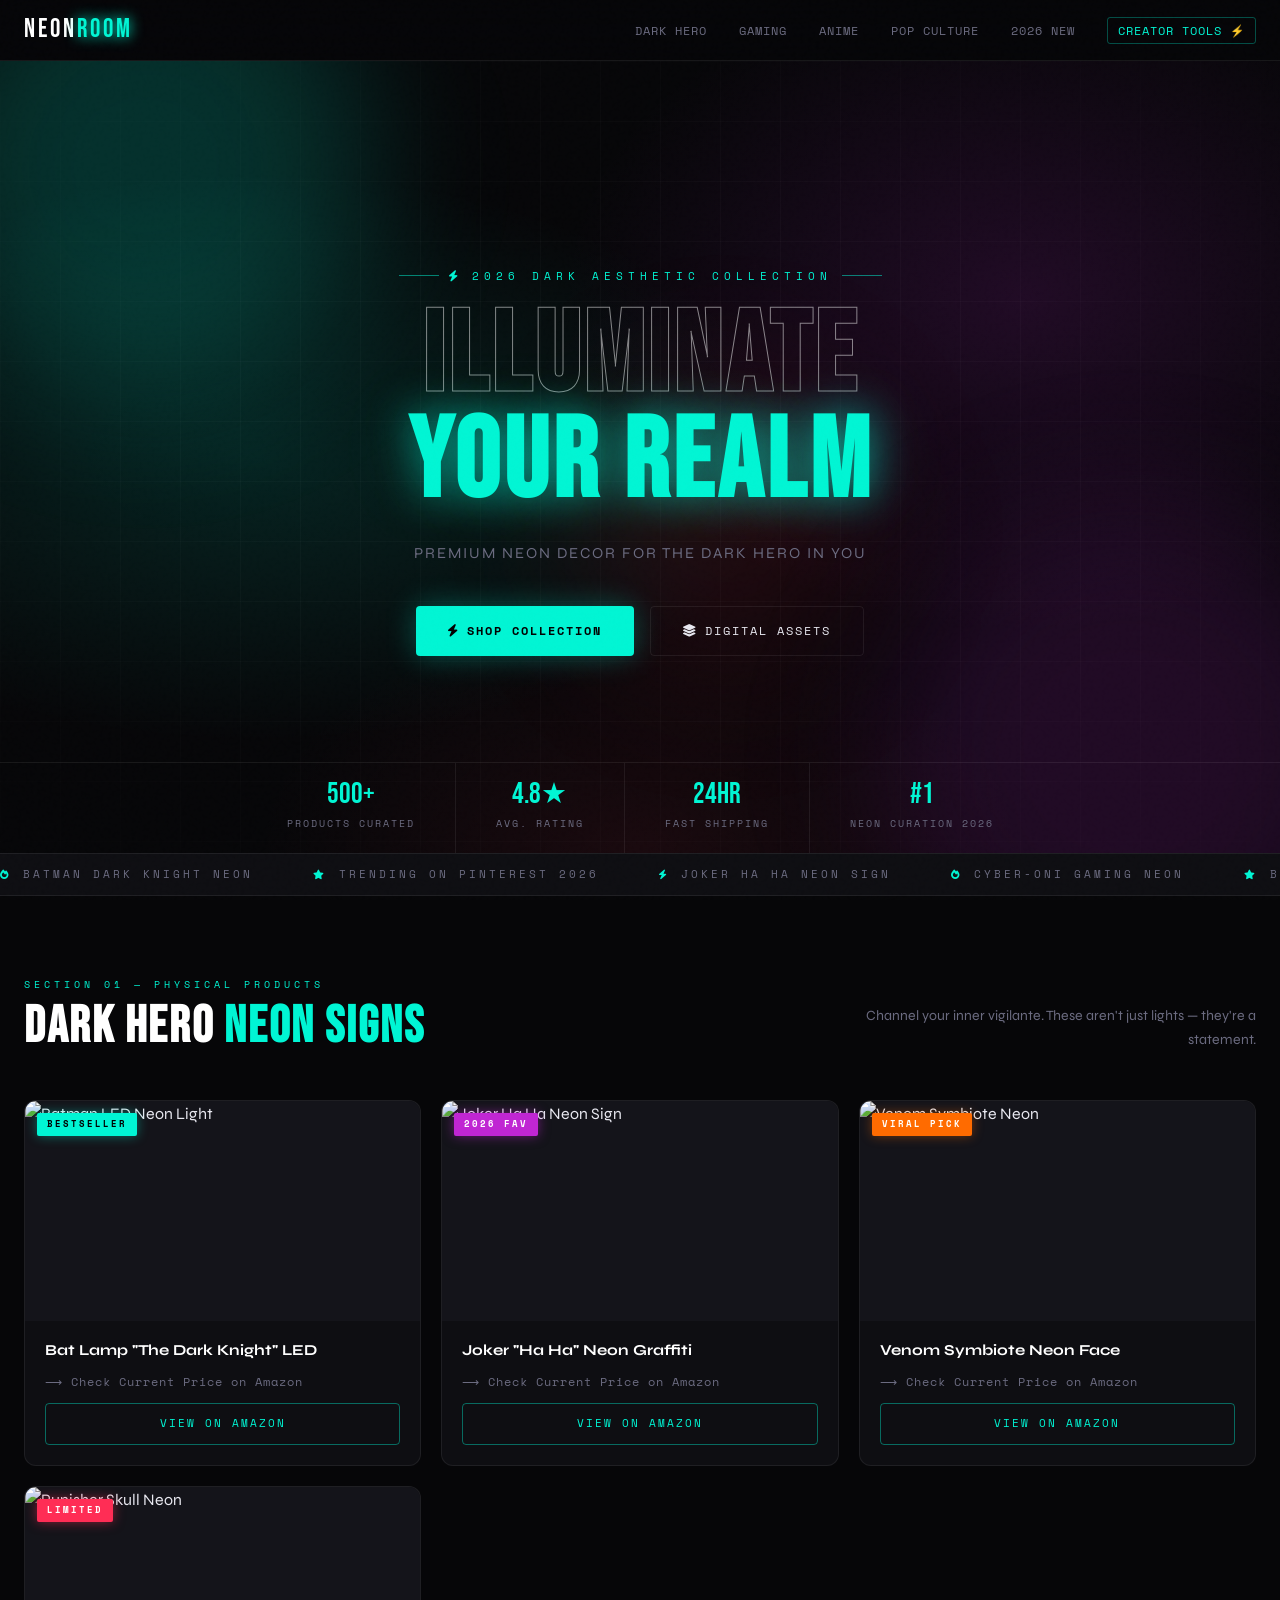
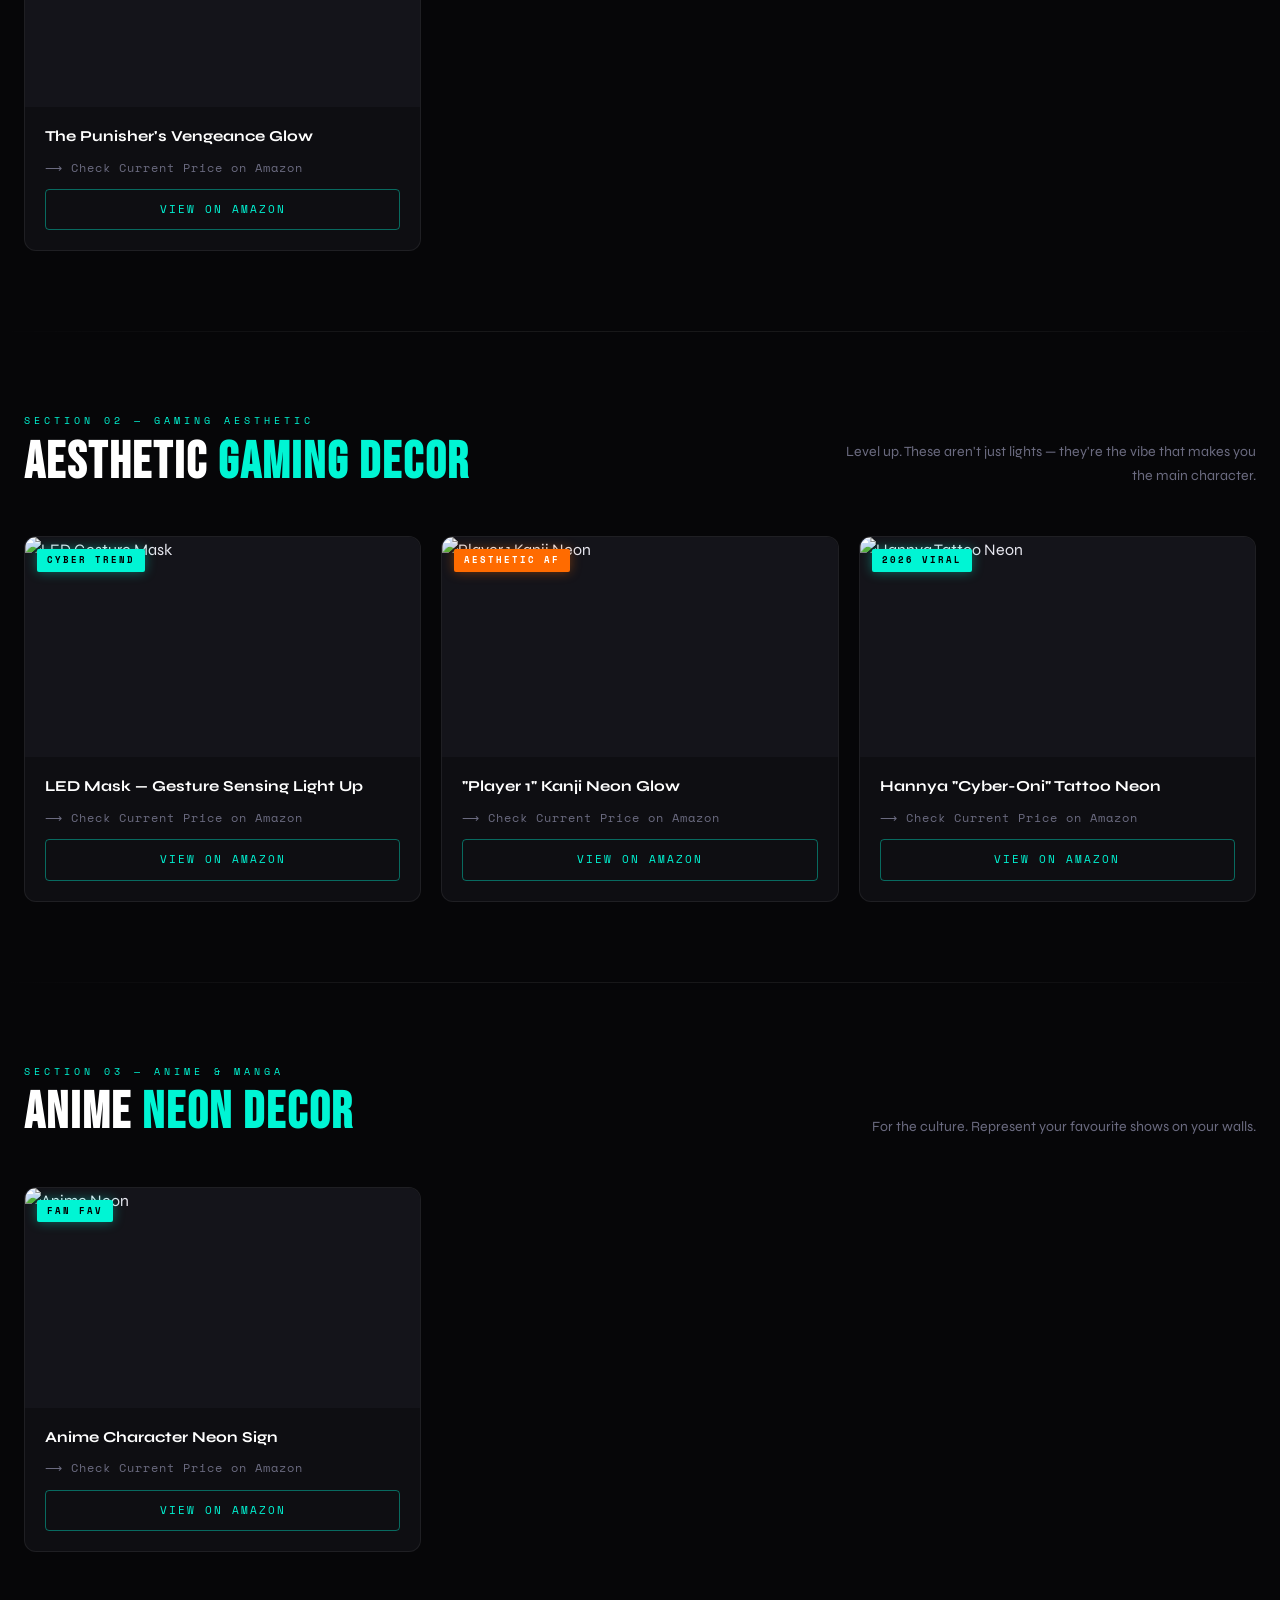
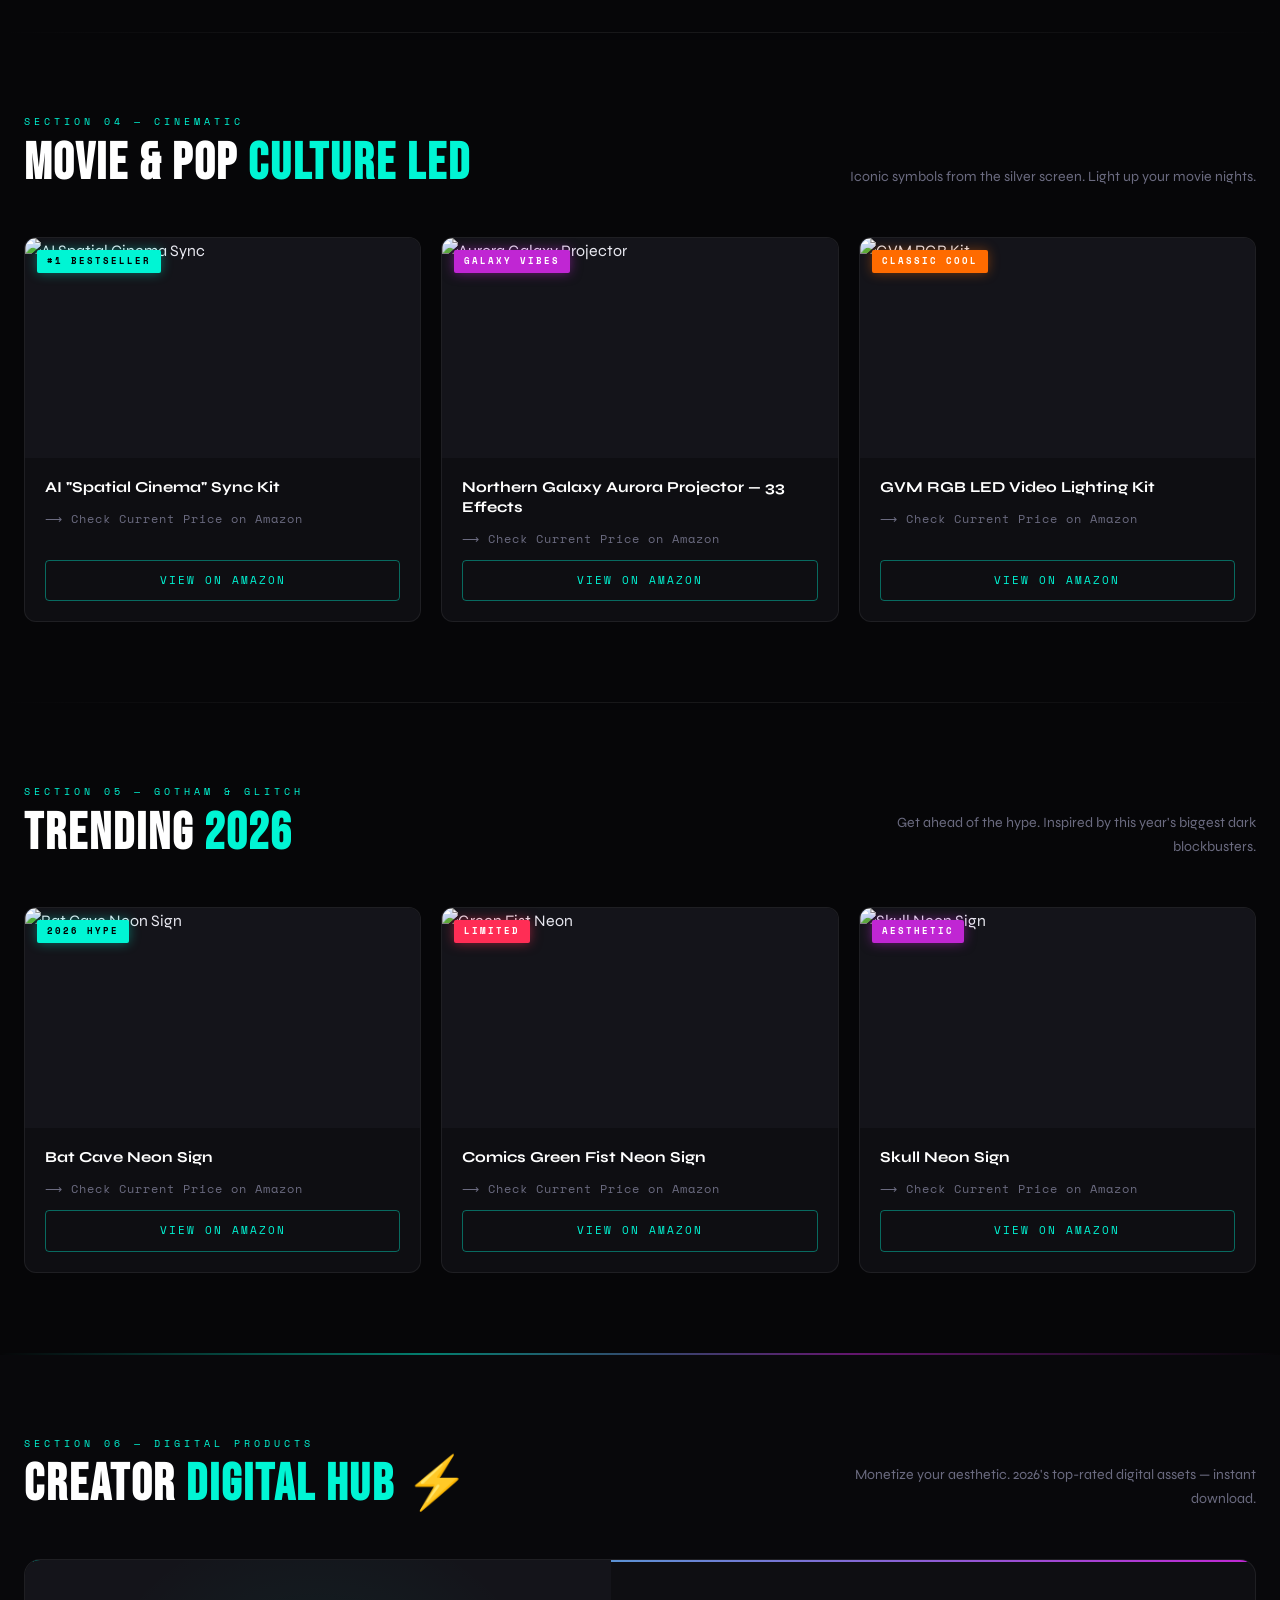
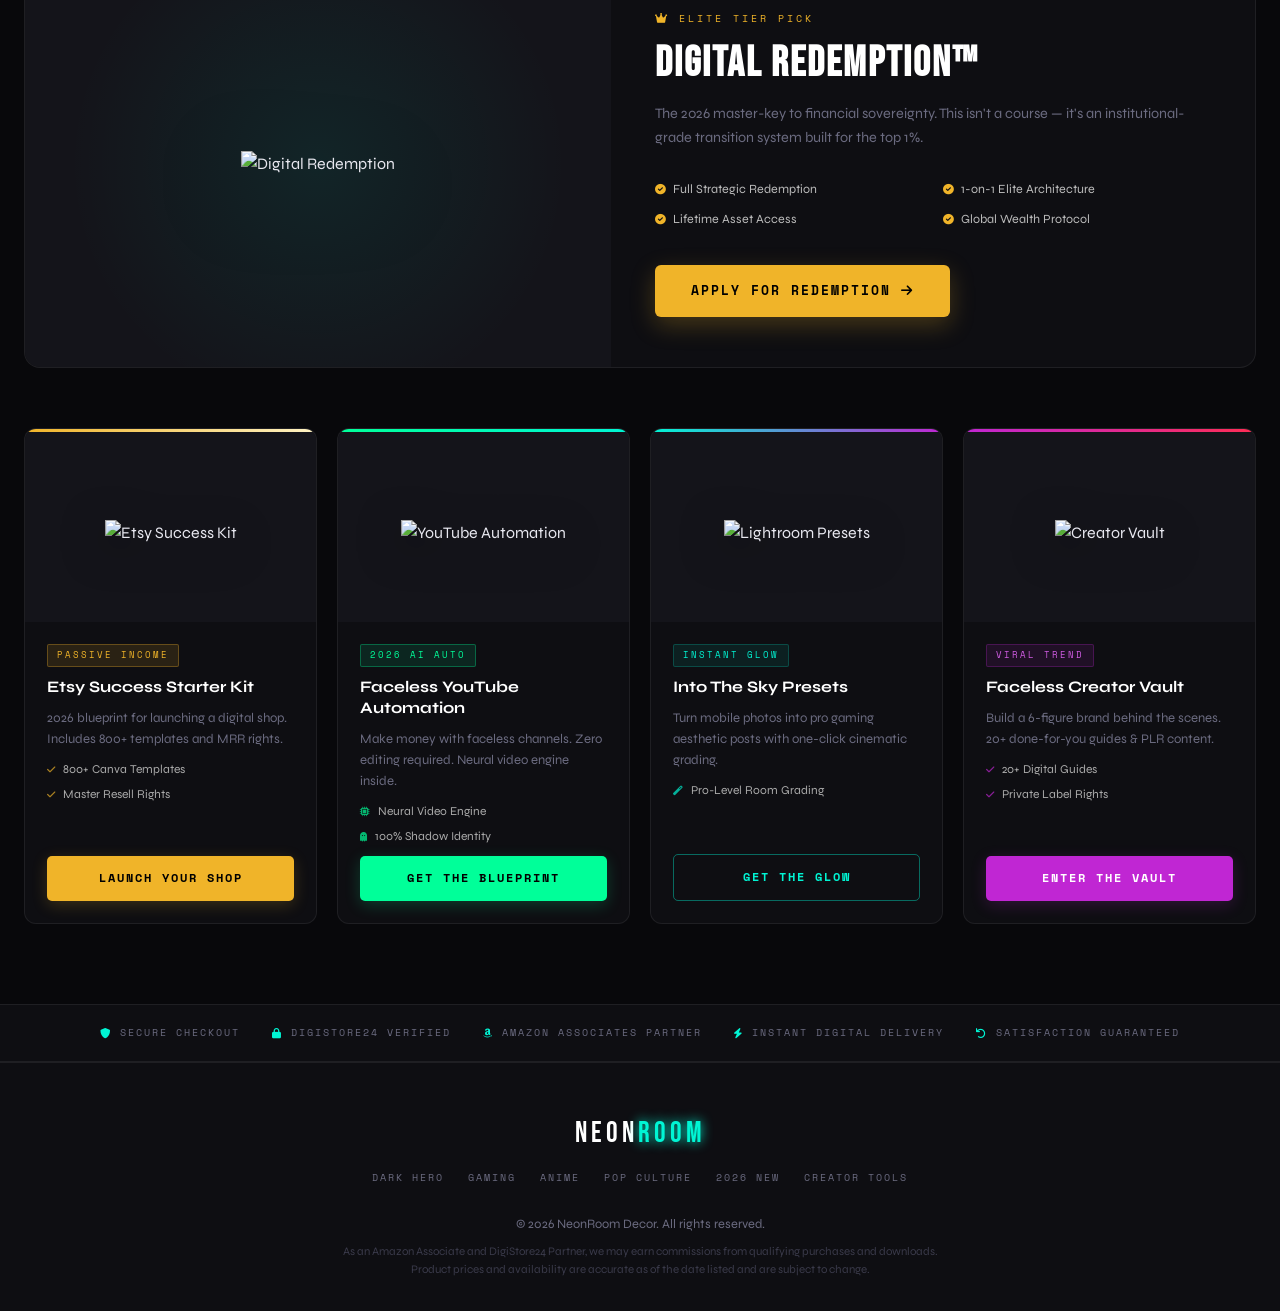
==== commit e4cbf0e1: "Update index.html" ====
--- a/index.html
+++ b/index.html
@@ -1,579 +1,1494 @@
 <!DOCTYPE html>
 <html lang="en">
-
 <head>
-    <meta charset="UTF-8">
-    <meta name="viewport" content="width=device-width, initial-scale=1.0">
-    <title>NeonRoom | The 2026 Dark Hero & Gaming Sanctuary</title>
-    
-    <meta property="og:title" content="Epic Neon & Character Room Decor Ideas (2026)" />
-    <meta property="og:description" content="Transform your space into a Dark Hero Sanctuary with premium neon setups." />
-    <meta property="og:type" content="website" />
-    <meta property="og:url" content="https://samcoder-dot.github.io/neon-affiliate-site/" />
-    <meta property="og:site_name" content="NeonRoom" />
-    
-    <link rel="stylesheet" href="style.css">
-    <meta name="p:domain_verify" content="d5539f1d024b4ce63e6be07b51fad15c" />
-    <link rel="stylesheet" href="https://cdnjs.cloudflare.com/ajax/libs/font-awesome/6.0.0/css/all.min.css">
-    <meta name='impact-site-verification' value='55b9b5f8-0e08-4ce2-a70d-5e348a97991e'>
-
-
-
- <style>
-        /* INLINE STYLES FOR THE ANIMATED HEADER VIBE */
-        .aesthetic-header {
-            position: relative;
-            height: 70vh;
-            display: flex;
-            align-items: center;
-            justify-content: center;
-            background: #050507;
-            overflow: hidden;
-            text-align: center;
-            font-family: 'Inter', sans-serif;
-        }
-
-        .neon-bg { position: absolute; top: 0; left: 0; width: 100%; height: 100%; z-index: 1; }
-        
-        .circle {
-            position: absolute;
-            border-radius: 50%;
-            filter: blur(80px);
-            opacity: 0.4;
-            animation: float 20s infinite alternate;
-        }
-
-        .cyan { width: 300px; height: 300px; background: #00ffcc; top: -50px; left: 10%; }
-        .purple { width: 400px; height: 400px; background: #bc13fe; bottom: -100px; right: 15%; animation-delay: -5s; }
-
-        @keyframes float {
-            0% { transform: translate(0, 0) scale(1); }
-            100% { transform: translate(40px, 60px) scale(1.1); }
-        }
-
-        .header-content { position: relative; z-index: 10; padding: 0 20px; }
-        .glitch-text { font-size: clamp(2rem, 7vw, 4rem); font-weight: 900; color: #fff; letter-spacing: -2px; line-height: 1.1; margin-bottom: 15px; }
-        .highlight { color: #00ffcc; text-shadow: 0 0 30px rgba(0, 255, 204, 0.5); display: block; }
-        .subtitle-aesthetic { font-size: 0.9rem; font-weight: 300; letter-spacing: 5px; text-transform: uppercase; color: #a1a1a1; }
-    </style>
+<!-- Google tag (gtag.js) -->
+<script async src="https://www.googletagmanager.com/gtag/js?id=G-EM2YRTVDET"></script>
+<script>
+  window.dataLayer = window.dataLayer || [];
+  function gtag(){dataLayer.push(arguments);}
+  gtag('js', new Date());
+  gtag('config', 'G-EM2YRTVDET');
+</script>
+<meta charset="UTF-8">
+<meta name="viewport" content="width=device-width, initial-scale=1.0">
+<title>NeonRoom | The 2026 Dark Hero & Gaming Sanctuary</title>
+
+<meta property="og:title" content="Epic Neon & Character Room Decor Ideas (2026)" />
+<meta property="og:description" content="Transform your space into a Dark Hero Sanctuary with premium neon setups." />
+<meta property="og:type" content="website" />
+<meta property="og:url" content="https://samcoder-dot.github.io/neon-affiliate-site/" />
+<meta property="og:site_name" content="NeonRoom" />
+<meta name="p:domain_verify" content="d5539f1d024b4ce63e6be07b51fad15c" />
+<meta name='impact-site-verification' value='55b9b5f8-0e08-4ce2-a70d-5e348a97991e'>
+
+<link rel="preconnect" href="https://fonts.googleapis.com">
+<link rel="preconnect" href="https://fonts.gstatic.com" crossorigin>
+<link href="https://fonts.googleapis.com/css2?family=Bebas+Neue&family=Syne:wght@400;600;700;800&family=Space+Mono:wght@400;700&display=swap" rel="stylesheet">
+<link rel="stylesheet" href="https://cdnjs.cloudflare.com/ajax/libs/font-awesome/6.0.0/css/all.min.css">
+
+<style>
+/* =========================================
+   DESIGN TOKENS
+   ========================================= */
+:root {
+  --black:     #060608;
+  --panel:     #0e0e12;
+  --panel-2:   #14141a;
+  --border:    rgba(255,255,255,0.07);
+  --cyan:      #00f5d4;
+  --purple:    #c026d3;
+  --red:       #ff2d55;
+  --gold:      #f0b429;
+  --text:      #e8e8f0;
+  --muted:     #6b6b80;
+  --font-head: 'Bebas Neue', sans-serif;
+  --font-body: 'Syne', sans-serif;
+  --font-mono: 'Space Mono', monospace;
+}
+
+/* =========================================
+   RESET & BASE
+   ========================================= */
+*, *::before, *::after { box-sizing: border-box; margin: 0; padding: 0; }
+html { scroll-behavior: smooth; }
+
+body {
+  background: var(--black);
+  color: var(--text);
+  font-family: var(--font-body);
+  line-height: 1.6;
+  overflow-x: hidden;
+}
+
+img { display: block; max-width: 100%; }
+a { text-decoration: none; }
+
+/* =========================================
+   NOISE OVERLAY
+   ========================================= */
+body::before {
+  content: '';
+  position: fixed;
+  inset: 0;
+  background-image: url("data:image/svg+xml,%3Csvg viewBox='0 0 256 256' xmlns='http://www.w3.org/2000/svg'%3E%3Cfilter id='noise'%3E%3CfeTurbulence type='fractalNoise' baseFrequency='0.9' numOctaves='4' stitchTiles='stitch'/%3E%3C/filter%3E%3Crect width='100%25' height='100%25' filter='url(%23noise)' opacity='0.04'/%3E%3C/svg%3E");
+  pointer-events: none;
+  z-index: 9999;
+  opacity: 0.4;
+}
+
+/* =========================================
+   NAVBAR
+   ========================================= */
+.navbar {
+  position: sticky;
+  top: 0;
+  z-index: 1000;
+  background: rgba(6,6,8,0.88);
+  backdrop-filter: blur(16px);
+  -webkit-backdrop-filter: blur(16px);
+  border-bottom: 1px solid var(--border);
+}
+
+.nav-inner {
+  max-width: 1280px;
+  margin: 0 auto;
+  padding: 0 24px;
+  height: 60px;
+  display: flex;
+  align-items: center;
+  justify-content: space-between;
+}
+
+.logo {
+  font-family: var(--font-head);
+  font-size: 1.6rem;
+  letter-spacing: 3px;
+  color: #fff;
+}
+.logo em {
+  font-style: normal;
+  color: var(--cyan);
+  text-shadow: 0 0 14px var(--cyan);
+}
+
+.nav-links {
+  list-style: none;
+  display: flex;
+  gap: 2rem;
+}
+.nav-links a {
+  font-family: var(--font-mono);
+  font-size: 0.72rem;
+  letter-spacing: 1px;
+  color: var(--muted);
+  text-transform: uppercase;
+  transition: color 0.2s;
+}
+.nav-links a:hover { color: #fff; }
+.nav-links a.highlight-link {
+  color: var(--cyan);
+  border: 1px solid rgba(0,245,212,0.3);
+  padding: 4px 10px;
+  border-radius: 3px;
+}
+
+.menu-toggle {
+  display: none;
+  font-size: 1.4rem;
+  color: #fff;
+  cursor: pointer;
+  background: none;
+  border: none;
+}
+
+@media (max-width: 768px) {
+  .menu-toggle { display: block; }
+  .nav-links {
+    display: none;
+    flex-direction: column;
+    position: absolute;
+    top: 60px;
+    left: 0;
+    width: 100%;
+    background: rgba(6,6,8,0.97);
+    padding: 24px;
+    gap: 1.2rem;
+    border-bottom: 1px solid var(--border);
+  }
+  .nav-links.open { display: flex; }
+}
+
+/* =========================================
+   HERO
+   ========================================= */
+.hero {
+  position: relative;
+  min-height: 88vh;
+  display: flex;
+  align-items: center;
+  justify-content: center;
+  overflow: hidden;
+  text-align: center;
+  padding: 80px 24px;
+}
+
+.hero-bg {
+  position: absolute;
+  inset: 0;
+  background: radial-gradient(ellipse 70% 60% at 20% 50%, rgba(0,245,212,0.12) 0%, transparent 60%),
+              radial-gradient(ellipse 60% 70% at 80% 30%, rgba(192,38,211,0.14) 0%, transparent 60%),
+              radial-gradient(ellipse 50% 50% at 50% 100%, rgba(255,45,85,0.08) 0%, transparent 60%);
+}
+
+/* Animated orbs */
+.orb {
+  position: absolute;
+  border-radius: 50%;
+  filter: blur(70px);
+  animation: drift 18s ease-in-out infinite alternate;
+}
+.orb-1 { width: 450px; height: 450px; background: rgba(0,245,212,0.18); top: -120px; left: -80px; animation-duration: 22s; }
+.orb-2 { width: 500px; height: 500px; background: rgba(192,38,211,0.14); bottom: -150px; right: -100px; animation-duration: 26s; animation-delay: -8s; }
+.orb-3 { width: 300px; height: 300px; background: rgba(255,45,85,0.1); top: 40%; left: 45%; animation-duration: 20s; animation-delay: -4s; }
+
+@keyframes drift {
+  0%   { transform: translate(0,0) scale(1); }
+  100% { transform: translate(50px, 70px) scale(1.15); }
+}
+
+/* Grid lines */
+.hero-grid {
+  position: absolute;
+  inset: 0;
+  background-image:
+    linear-gradient(rgba(255,255,255,0.025) 1px, transparent 1px),
+    linear-gradient(90deg, rgba(255,255,255,0.025) 1px, transparent 1px);
+  background-size: 60px 60px;
+  mask-image: radial-gradient(ellipse 80% 80% at 50% 50%, black 40%, transparent 100%);
+}
+
+.hero-content {
+  position: relative;
+  z-index: 10;
+  max-width: 860px;
+}
+
+.hero-eyebrow {
+  font-family: var(--font-mono);
+  font-size: 0.7rem;
+  letter-spacing: 5px;
+  color: var(--cyan);
+  text-transform: uppercase;
+  margin-bottom: 20px;
+  display: inline-flex;
+  align-items: center;
+  gap: 10px;
+  opacity: 0;
+  animation: fadeUp 0.8s ease forwards 0.2s;
+}
+.hero-eyebrow::before, .hero-eyebrow::after {
+  content: '';
+  width: 40px;
+  height: 1px;
+  background: var(--cyan);
+  opacity: 0.5;
+}
+
+.hero-title {
+  font-family: var(--font-head);
+  font-size: clamp(3.5rem, 10vw, 7rem);
+  letter-spacing: 4px;
+  line-height: 0.95;
+  color: #fff;
+  margin-bottom: 24px;
+  opacity: 0;
+  animation: fadeUp 0.8s ease forwards 0.4s;
+}
+.hero-title .line-glow {
+  display: block;
+  color: var(--cyan);
+  text-shadow: 0 0 40px rgba(0,245,212,0.6), 0 0 80px rgba(0,245,212,0.2);
+}
+.hero-title .line-stroke {
+  display: block;
+  -webkit-text-stroke: 1px rgba(255,255,255,0.5);
+  color: transparent;
+}
+
+.hero-sub {
+  font-size: 0.95rem;
+  font-weight: 400;
+  color: var(--muted);
+  letter-spacing: 2px;
+  text-transform: uppercase;
+  margin-bottom: 40px;
+  opacity: 0;
+  animation: fadeUp 0.8s ease forwards 0.6s;
+}
+
+.hero-cta-group {
+  display: flex;
+  gap: 16px;
+  justify-content: center;
+  flex-wrap: wrap;
+  opacity: 0;
+  animation: fadeUp 0.8s ease forwards 0.8s;
+}
+
+.btn-primary {
+  display: inline-flex;
+  align-items: center;
+  gap: 8px;
+  padding: 14px 32px;
+  background: var(--cyan);
+  color: #000;
+  font-family: var(--font-mono);
+  font-size: 0.78rem;
+  font-weight: 700;
+  letter-spacing: 2px;
+  text-transform: uppercase;
+  border-radius: 4px;
+  transition: all 0.3s;
+  box-shadow: 0 0 30px rgba(0,245,212,0.3);
+}
+.btn-primary:hover {
+  background: #fff;
+  box-shadow: 0 0 40px rgba(0,245,212,0.5);
+  transform: translateY(-2px);
+}
+
+.btn-ghost {
+  display: inline-flex;
+  align-items: center;
+  gap: 8px;
+  padding: 14px 32px;
+  background: transparent;
+  color: var(--text);
+  font-family: var(--font-mono);
+  font-size: 0.78rem;
+  letter-spacing: 2px;
+  text-transform: uppercase;
+  border: 1px solid var(--border);
+  border-radius: 4px;
+  transition: all 0.3s;
+}
+.btn-ghost:hover {
+  border-color: rgba(255,255,255,0.3);
+  color: #fff;
+  transform: translateY(-2px);
+}
+
+/* Hero stats bar */
+.hero-stats {
+  position: absolute;
+  bottom: 0;
+  left: 0;
+  right: 0;
+  border-top: 1px solid var(--border);
+  display: flex;
+  justify-content: center;
+  gap: 0;
+  opacity: 0;
+  animation: fadeUp 0.8s ease forwards 1s;
+}
+
+.stat-item {
+  padding: 18px 40px;
+  border-right: 1px solid var(--border);
+  text-align: center;
+}
+.stat-item:last-child { border-right: none; }
+.stat-num {
+  font-family: var(--font-head);
+  font-size: 1.8rem;
+  color: var(--cyan);
+  display: block;
+  line-height: 1;
+}
+.stat-label {
+  font-family: var(--font-mono);
+  font-size: 0.6rem;
+  letter-spacing: 2px;
+  color: var(--muted);
+  text-transform: uppercase;
+}
+
+@media (max-width: 600px) {
+  .hero-stats { display: none; }
+}
+
+/* =========================================
+   UTILITY
+   ========================================= */
+@keyframes fadeUp {
+  from { opacity: 0; transform: translateY(24px); }
+  to   { opacity: 1; transform: translateY(0); }
+}
+
+.section-wrap {
+  max-width: 1280px;
+  margin: 0 auto;
+  padding: 80px 24px;
+}
+
+/* Section header */
+.sec-head {
+  display: flex;
+  align-items: flex-end;
+  justify-content: space-between;
+  margin-bottom: 48px;
+  gap: 20px;
+  flex-wrap: wrap;
+}
+
+.sec-label {
+  font-family: var(--font-mono);
+  font-size: 0.65rem;
+  letter-spacing: 4px;
+  color: var(--cyan);
+  text-transform: uppercase;
+  margin-bottom: 8px;
+  display: block;
+}
+
+.sec-title {
+  font-family: var(--font-head);
+  font-size: clamp(2rem, 5vw, 3.2rem);
+  letter-spacing: 2px;
+  color: #fff;
+  line-height: 1;
+}
+.sec-title span { color: var(--cyan); }
+
+.sec-desc {
+  font-size: 0.88rem;
+  color: var(--muted);
+  max-width: 420px;
+  text-align: right;
+  line-height: 1.7;
+}
+
+/* =========================================
+   PRODUCT GRID & CARDS
+   ========================================= */
+.grid-3 {
+  display: grid;
+  grid-template-columns: repeat(3, 1fr);
+  gap: 20px;
+}
+.grid-4 {
+  display: grid;
+  grid-template-columns: repeat(4, 1fr);
+  gap: 20px;
+}
+
+@media (max-width: 1100px) {
+  .grid-4 { grid-template-columns: repeat(2, 1fr); }
+}
+@media (max-width: 900px) {
+  .grid-3 { grid-template-columns: repeat(2, 1fr); }
+}
+@media (max-width: 600px) {
+  .grid-3, .grid-4 { grid-template-columns: 1fr; }
+}
+
+.p-card {
+  background: var(--panel);
+  border: 1px solid var(--border);
+  border-radius: 12px;
+  overflow: hidden;
+  position: relative;
+  display: flex;
+  flex-direction: column;
+  transition: transform 0.35s cubic-bezier(0.23,1,0.32,1), border-color 0.35s, box-shadow 0.35s;
+}
+.p-card:hover {
+  transform: translateY(-8px);
+  border-color: rgba(0,245,212,0.35);
+  box-shadow: 0 20px 50px rgba(0,0,0,0.6), 0 0 30px rgba(0,245,212,0.08);
+}
+
+/* Image container */
+.p-card-img {
+  position: relative;
+  height: 220px;
+  overflow: hidden;
+  background: var(--panel-2);
+}
+.p-card-img img {
+  width: 100%;
+  height: 100%;
+  object-fit: cover;
+  transition: transform 0.5s ease;
+}
+.p-card:hover .p-card-img img { transform: scale(1.06); }
+
+/* Overlay on image on hover */
+.p-card-img::after {
+  content: 'VIEW PRODUCT →';
+  position: absolute;
+  inset: 0;
+  background: rgba(0,0,0,0.6);
+  display: flex;
+  align-items: center;
+  justify-content: center;
+  font-family: var(--font-mono);
+  font-size: 0.75rem;
+  letter-spacing: 3px;
+  color: var(--cyan);
+  opacity: 0;
+  transition: opacity 0.3s;
+}
+.p-card:hover .p-card-img::after { opacity: 1; }
+
+/* Badge */
+.p-badge {
+  position: absolute;
+  top: 12px;
+  left: 12px;
+  z-index: 5;
+  font-family: var(--font-mono);
+  font-size: 0.58rem;
+  font-weight: 700;
+  letter-spacing: 2px;
+  text-transform: uppercase;
+  padding: 4px 10px;
+  border-radius: 2px;
+}
+.badge-hot  { background: var(--red); color: #fff; box-shadow: 0 0 12px rgba(255,45,85,0.5); }
+.badge-best { background: var(--cyan); color: #000; box-shadow: 0 0 12px rgba(0,245,212,0.4); }
+.badge-new  { background: var(--purple); color: #fff; box-shadow: 0 0 12px rgba(192,38,211,0.5); }
+.badge-viral { background: #ff6b00; color: #fff; box-shadow: 0 0 12px rgba(255,107,0,0.4); }
+
+/* Card body */
+.p-card-body {
+  padding: 20px;
+  display: flex;
+  flex-direction: column;
+  flex: 1;
+  gap: 12px;
+}
+
+.p-card-name {
+  font-family: var(--font-body);
+  font-weight: 700;
+  font-size: 0.95rem;
+  color: #fff;
+  line-height: 1.3;
+}
+
+.p-card-price {
+  font-family: var(--font-mono);
+  font-size: 0.72rem;
+  color: var(--muted);
+  letter-spacing: 1px;
+}
+
+.p-card-cta {
+  display: block;
+  margin-top: auto;
+  text-align: center;
+  padding: 11px 16px;
+  background: transparent;
+  border: 1px solid rgba(0,245,212,0.4);
+  color: var(--cyan);
+  font-family: var(--font-mono);
+  font-size: 0.68rem;
+  letter-spacing: 2px;
+  text-transform: uppercase;
+  border-radius: 4px;
+  transition: all 0.25s;
+}
+.p-card-cta:hover {
+  background: var(--cyan);
+  color: #000;
+  border-color: var(--cyan);
+  box-shadow: 0 0 20px rgba(0,245,212,0.3);
+}
+
+/* =========================================
+   DIVIDERS / ACCENTS
+   ========================================= */
+.section-divider {
+  border: none;
+  height: 1px;
+  background: linear-gradient(90deg, transparent, var(--border) 30%, var(--border) 70%, transparent);
+  margin: 0;
+}
+
+.glow-bar {
+  height: 2px;
+  background: linear-gradient(90deg, transparent, var(--cyan), var(--purple), transparent);
+  opacity: 0.5;
+}
+
+/* =========================================
+   MARQUEE / TICKER
+   ========================================= */
+.marquee-wrap {
+  overflow: hidden;
+  background: var(--panel);
+  border-top: 1px solid var(--border);
+  border-bottom: 1px solid var(--border);
+  padding: 12px 0;
+}
+.marquee-track {
+  display: flex;
+  gap: 60px;
+  animation: marquee 25s linear infinite;
+  white-space: nowrap;
+  width: max-content;
+}
+.marquee-item {
+  font-family: var(--font-mono);
+  font-size: 0.68rem;
+  letter-spacing: 3px;
+  color: var(--muted);
+  text-transform: uppercase;
+  display: flex;
+  align-items: center;
+  gap: 12px;
+}
+.marquee-item i { color: var(--cyan); font-size: 0.6rem; }
+
+@keyframes marquee {
+  from { transform: translateX(0); }
+  to   { transform: translateX(-50%); }
+}
+
+/* =========================================
+   CATEGORY TABS
+   ========================================= */
+.cat-tabs {
+  display: flex;
+  gap: 8px;
+  flex-wrap: wrap;
+  margin-bottom: 48px;
+}
+.cat-tab {
+  padding: 8px 20px;
+  background: transparent;
+  border: 1px solid var(--border);
+  color: var(--muted);
+  font-family: var(--font-mono);
+  font-size: 0.68rem;
+  letter-spacing: 2px;
+  text-transform: uppercase;
+  border-radius: 3px;
+  cursor: pointer;
+  transition: all 0.2s;
+  text-decoration: none;
+}
+.cat-tab:hover, .cat-tab.active {
+  border-color: var(--cyan);
+  color: var(--cyan);
+  background: rgba(0,245,212,0.05);
+}
+
+/* =========================================
+   FEATURED / HERO PRODUCT
+   ========================================= */
+.featured-block {
+  background: var(--panel);
+  border: 1px solid var(--border);
+  border-radius: 16px;
+  overflow: hidden;
+  display: grid;
+  grid-template-columns: 1fr 1.1fr;
+  margin-bottom: 60px;
+  position: relative;
+}
+.featured-block::before {
+  content: '';
+  position: absolute;
+  top: 0;
+  left: 0;
+  right: 0;
+  height: 2px;
+  background: linear-gradient(90deg, var(--cyan), var(--purple));
+}
+
+.featured-img {
+  background: var(--panel-2);
+  display: flex;
+  align-items: center;
+  justify-content: center;
+  padding: 40px;
+  position: relative;
+  overflow: hidden;
+}
+.featured-img::after {
+  content: '';
+  position: absolute;
+  inset: 0;
+  background: radial-gradient(circle at 50% 50%, rgba(0,245,212,0.08), transparent 70%);
+}
+.featured-img img {
+  max-height: 320px;
+  object-fit: contain;
+  position: relative;
+  z-index: 1;
+  filter: drop-shadow(0 20px 40px rgba(0,0,0,0.6));
+  transition: transform 0.5s ease;
+}
+.featured-block:hover .featured-img img { transform: scale(1.04) translateY(-6px); }
+
+.featured-body {
+  padding: 50px 44px;
+  display: flex;
+  flex-direction: column;
+  justify-content: center;
+}
+
+.featured-tag {
+  display: inline-flex;
+  align-items: center;
+  gap: 8px;
+  font-family: var(--font-mono);
+  font-size: 0.65rem;
+  letter-spacing: 3px;
+  color: var(--gold);
+  text-transform: uppercase;
+  margin-bottom: 16px;
+}
+.featured-tag i { font-size: 0.7rem; }
+
+.featured-title {
+  font-family: var(--font-head);
+  font-size: 2.6rem;
+  letter-spacing: 2px;
+  color: #fff;
+  line-height: 1.05;
+  margin-bottom: 16px;
+}
+
+.featured-desc {
+  font-size: 0.9rem;
+  color: var(--muted);
+  line-height: 1.7;
+  margin-bottom: 28px;
+}
+
+.features-list {
+  list-style: none;
+  display: grid;
+  grid-template-columns: 1fr 1fr;
+  gap: 10px 20px;
+  margin-bottom: 36px;
+}
+.features-list li {
+  font-size: 0.78rem;
+  color: #bbb;
+  display: flex;
+  align-items: center;
+  gap: 8px;
+}
+.features-list li i { color: var(--gold); font-size: 0.65rem; }
+
+.btn-featured {
+  display: inline-flex;
+  align-items: center;
+  gap: 10px;
+  padding: 16px 36px;
+  background: var(--gold);
+  color: #000;
+  font-family: var(--font-mono);
+  font-size: 0.8rem;
+  font-weight: 700;
+  letter-spacing: 2px;
+  text-transform: uppercase;
+  border-radius: 6px;
+  transition: all 0.3s;
+  box-shadow: 0 8px 24px rgba(240,180,41,0.25);
+  align-self: flex-start;
+}
+.btn-featured:hover {
+  transform: translateY(-3px);
+  box-shadow: 0 14px 36px rgba(240,180,41,0.35);
+}
+
+@media (max-width: 820px) {
+  .featured-block { grid-template-columns: 1fr; }
+  .featured-img { min-height: 260px; }
+  .featured-body { padding: 30px 24px; }
+}
+
+/* =========================================
+   DIGITAL PRODUCTS — special style
+   ========================================= */
+.dig-card {
+  background: var(--panel);
+  border: 1px solid var(--border);
+  border-radius: 12px;
+  overflow: hidden;
+  position: relative;
+  display: flex;
+  flex-direction: column;
+  transition: transform 0.35s cubic-bezier(0.23,1,0.32,1), box-shadow 0.35s;
+}
+.dig-card:hover {
+  transform: translateY(-8px);
+  box-shadow: 0 20px 50px rgba(0,0,0,0.6);
+}
+
+.dig-card-accent {
+  height: 3px;
+}
+.accent-gold   { background: linear-gradient(90deg, var(--gold), #fff3c4); }
+.accent-green  { background: linear-gradient(90deg, #00ff99, #00f5d4); }
+.accent-cyan   { background: linear-gradient(90deg, var(--cyan), var(--purple)); }
+.accent-purple { background: linear-gradient(90deg, var(--purple), #ff2d55); }
+
+.dig-card-img {
+  padding: 32px 20px 20px;
+  background: var(--panel-2);
+  display: flex;
+  align-items: center;
+  justify-content: center;
+  height: 190px;
+}
+.dig-card-img img {
+  max-height: 140px;
+  object-fit: contain;
+  filter: drop-shadow(0 10px 20px rgba(0,0,0,0.5));
+  transition: transform 0.4s ease;
+}
+.dig-card:hover .dig-card-img img { transform: translateY(-6px) scale(1.04); }
+
+.dig-card-body { padding: 22px; display: flex; flex-direction: column; flex: 1; gap: 10px; }
+
+.dig-chip {
+  display: inline-block;
+  font-family: var(--font-mono);
+  font-size: 0.58rem;
+  letter-spacing: 2px;
+  text-transform: uppercase;
+  padding: 3px 9px;
+  border-radius: 2px;
+  align-self: flex-start;
+}
+.chip-gold   { background: rgba(240,180,41,0.12); color: var(--gold); border: 1px solid rgba(240,180,41,0.3); }
+.chip-green  { background: rgba(0,255,153,0.1);   color: #00ff99;    border: 1px solid rgba(0,255,153,0.3); }
+.chip-cyan   { background: rgba(0,245,212,0.08);  color: var(--cyan); border: 1px solid rgba(0,245,212,0.2); }
+.chip-purple { background: rgba(192,38,211,0.1);  color: #d05ce3;    border: 1px solid rgba(192,38,211,0.25); }
+
+.dig-card-name {
+  font-family: var(--font-body);
+  font-weight: 700;
+  font-size: 1rem;
+  color: #fff;
+  line-height: 1.3;
+}
+
+.dig-card-desc {
+  font-size: 0.82rem;
+  color: var(--muted);
+  line-height: 1.6;
+}
+
+.dig-feats {
+  list-style: none;
+  display: flex;
+  flex-direction: column;
+  gap: 6px;
+}
+.dig-feats li {
+  font-size: 0.75rem;
+  color: #aaa;
+  display: flex;
+  align-items: center;
+  gap: 8px;
+}
+.dig-feats li i { font-size: 0.6rem; opacity: 0.7; }
+
+.dig-cta {
+  display: block;
+  text-align: center;
+  padding: 13px;
+  font-family: var(--font-mono);
+  font-size: 0.72rem;
+  font-weight: 700;
+  letter-spacing: 2px;
+  text-transform: uppercase;
+  border-radius: 5px;
+  margin-top: auto;
+  transition: all 0.25s;
+}
+.cta-gold   { background: var(--gold);  color: #000; box-shadow: 0 4px 16px rgba(240,180,41,0.2); }
+.cta-green  { background: #00ff99;      color: #000; box-shadow: 0 4px 16px rgba(0,255,153,0.2); }
+.cta-cyan   { background: transparent; border: 1px solid rgba(0,245,212,0.4); color: var(--cyan); }
+.cta-purple { background: var(--purple); color: #fff; box-shadow: 0 4px 16px rgba(192,38,211,0.2); }
+
+.dig-cta:hover { filter: brightness(1.1); transform: translateY(-2px); }
+.cta-cyan:hover { background: var(--cyan); color: #000; }
+
+/* =========================================
+   TRUST STRIP
+   ========================================= */
+.trust-strip {
+  background: var(--panel);
+  border-top: 1px solid var(--border);
+  border-bottom: 1px solid var(--border);
+  padding: 20px 24px;
+  display: flex;
+  align-items: center;
+  justify-content: center;
+  flex-wrap: wrap;
+  gap: 32px;
+}
+.trust-item {
+  display: flex;
+  align-items: center;
+  gap: 8px;
+  font-family: var(--font-mono);
+  font-size: 0.64rem;
+  letter-spacing: 2px;
+  color: var(--muted);
+  text-transform: uppercase;
+}
+.trust-item i { color: var(--cyan); }
+
+/* =========================================
+   FOOTER
+   ========================================= */
+footer {
+  background: var(--panel);
+  border-top: 1px solid var(--border);
+  padding: 48px 24px 32px;
+  text-align: center;
+}
+
+.footer-logo {
+  font-family: var(--font-head);
+  font-size: 1.8rem;
+  letter-spacing: 4px;
+  color: #fff;
+  margin-bottom: 12px;
+}
+.footer-logo em { font-style: normal; color: var(--cyan); text-shadow: 0 0 12px var(--cyan); }
+
+.footer-links {
+  display: flex;
+  gap: 24px;
+  justify-content: center;
+  flex-wrap: wrap;
+  margin-bottom: 28px;
+}
+.footer-links a {
+  font-family: var(--font-mono);
+  font-size: 0.65rem;
+  letter-spacing: 2px;
+  color: var(--muted);
+  text-transform: uppercase;
+  transition: color 0.2s;
+}
+.footer-links a:hover { color: #fff; }
+
+.footer-copy {
+  font-size: 0.8rem;
+  color: var(--muted);
+  margin-bottom: 8px;
+}
+
+.disclaimer {
+  font-size: 0.72rem;
+  color: #3a3a4a;
+  max-width: 600px;
+  margin: 0 auto;
+  line-height: 1.6;
+}
+
+/* =========================================
+   SCROLL REVEAL
+   ========================================= */
+.reveal {
+  opacity: 0;
+  transform: translateY(28px);
+  transition: opacity 0.7s ease, transform 0.7s ease;
+}
+.reveal.visible {
+  opacity: 1;
+  transform: translateY(0);
+}
+
+/* staggered children */
+.stagger > * { opacity: 0; transform: translateY(24px); transition: opacity 0.6s ease, transform 0.6s ease; }
+.stagger.visible > *:nth-child(1) { opacity:1; transform:none; transition-delay:0.05s; }
+.stagger.visible > *:nth-child(2) { opacity:1; transform:none; transition-delay:0.12s; }
+.stagger.visible > *:nth-child(3) { opacity:1; transform:none; transition-delay:0.19s; }
+.stagger.visible > *:nth-child(4) { opacity:1; transform:none; transition-delay:0.26s; }
+
+</style>
 </head>
-
 <body>
 
-    <nav class="navbar">
-        <div class="nav-container">
-            <div class="logo" style="font-weight: 900; letter-spacing: 2px;">NEON<span style="color: #00ffcc;">ROOM</span></div>
-            <div class="menu-toggle" id="menu-toggle">☰</div>
-            <ul class="nav-links" id="nav-links">
-                <li><a href="#dark-hero">Dark Hero</a></li>
-                <li><a href="#gaming">Gaming</a></li>
-                <li><a href="#anime">Anime</a></li>
-                <li><a href="#movie">Pop Culture</a></li>
-                <li><a href='#new-collection'>2026 New</a></li>
-                <li><a href="#digital" class="digital-nav-item" style="color: #00ffcc; font-weight: 700;">CREATOR TOOLS ⚡</a></li>
-            </ul>
-        </div>
-    </nav>
-
-    <header class="aesthetic-header">
-        <div class="neon-bg">
-            <div class="circle cyan"></div>
-            <div class="circle purple"></div>
-        </div>
-        <div class="header-content">
-            <h1 class="glitch-text">Epic Neon & Character <span class="highlight">Room Decor 2026</span></h1>
-            <p class="subtitle-aesthetic">Illuminate your sanctuary with the ultimate glow</p>
-        </div>
-    </header>
-
-    <main class="container">
-        <section class="niche-section" id="dark-hero">
-            <h2>Dark Hero Neon Signs</h2>
-            <p class="section-desc">Channel your inner vigilante with these iconic dark hero inspired neon highlights
-                for your sanctuary.</p>
-            <div class="product-grid">
-                <div class="product-card">
-                    <a href="https://amzn.to/3ZQnCeF" target="_blank" class="card-link-wrapper">
-                        <div class="badge bestseller">BESTSELLER</div>
-                        <img src="https://i.postimg.cc/rpX4PQX2/batman-led.jpg" alt="Batman LED Neon Light">
-
-                        <div class="card-content">
-                            <h3>Bat Lamp "The Dark Knight" LED</h3>
-
-                            <div class="price-link">
-                                Check Current Price
-                            </div>
-                        </div>
-                    
-
-                    <a href="https://amzn.to/3ZQnCeF" class="affiliate-btn" target="_blank">
-                        View on Amazon
-                    </a>
-                    </a>
-                </div>
-                <div class="product-card">
-                    <a href="https://amzn.to/4rLQtx1" target="_blank" class="card-link-wrapper">
-                        <div class="badge">2026 FAVORITE</div>
-                        <img src="https://i.postimg.cc/ZqtNMVkM/81Ox-Hz-NOSSL-AC-SL1500.jpg"
-                            alt="Joker Ha Ha Neon Sign">
-
-                        <div class="card-content">
-                            <h3>Joker "Ha Ha" Neon Graffiti</h3>
-
-                            <div class="price-link">
-                                Check Current Price
-                            </div>
-                        </div>
-                    </a>
-
-                    <a href="https://amzn.to/4rLQtx1" class="affiliate-btn" target="_blank">
-                        View on Amazon
-                    </a>
-                </div>
-                <div class="product-card">
-                    <a href="https://amzn.to/3Oh7K2k" target="_blank" class="card-link-wrapper">
-                        <div class="badge viral">VIRAL PICK</div>
-                        <img src="https://i.postimg.cc/7L8zWm8y/venom.jpg" alt="Venom Symbiote Neon Face">
-
-                        <div class="card-content">
-                            <h3>Venom Symbiote Neon Face</h3>
-
-                            <div class="price-link">
-                                Check Current Price
-                            </div>
-                        </div>
-                    </a>
-
-                    <a href="https://amzn.to/3Oh7K2k" class="affiliate-btn" target="_blank">
-                        View on Amazon
-                    </a>
-                </div>
-
-                <div class="product-card">
-                    <a href="https://amzn.to/4tdDrd2" target="_blank" class="card-link-wrapper">
-                        <div class="badge limited ">Limited Edition</div>
-                        <img src="https://i.postimg.cc/fLtmqL5r/71Pf-EYECj4L-AC-SL1500.jpg"
-                            alt="Skull Car Service LED ">
-
-                        <div class="card-content">
-                            <h3>The Punisher's Vengeance Glow
-                            </h3>
-
-                            <div class="price-link">
-                                Check Current Price
-                            </div>
-                        </div>
-                    </a>
-                    <br></br>
-                    <a href="https://amzn.to/4tdDrd2" class="affiliate-btn" target="_blank">
-                        View on Amazon
-                    </a>
-                </div>
-
-            </div>
-        </section>
-
-       <section class="niche-section" id="gaming">
-            <h2>2026 Aesthetic Gaming Decor</h2>
-            <p class="section-desc">Level up with the "Main Character" glow. These aren't just lights; they're the vibe.</p>
-            <div class="product-grid">
-                <div class="product-card">
-                    <a href="https://amzn.to/4trvoJL" target="_blank" class="card-link-wrapper">
-                        <div class="badge bestseller">CYBER TREND</div>
-                        <img src="https://i.postimg.cc/V6qs1L0M/71Kd-Pz1Kd-JL-AC-SX679.jpg" alt="LED Mask Light Up Programmable Mask">
-                        <div class="card-content">
-                            <h3>Led Mask Light up Mask with Gesture Sensing</h3>
-                            <div class="price-link">Check Current Price</div>
-                        </div>
-                    </a>
-                    <a href="https://amzn.to/4trvoJL" class="affiliate-btn" target="_blank">View on Amazon</a>
-                </div>
-
-                <div class="product-card">
-                    <a href="https://amzn.to/4raEzNa" target="_blank" class="card-link-wrapper">
-                        <div class="badge viral">AESTHETIC AF</div>
-                        <img src="https://i.postimg.cc/prVvHQHv/71VNh-WMO8y-L-AC-SL1500.jpg" alt="Japanese Kanji Player 1 Neon">
-                        <div class="card-content">
-                            <h3>"Player 1" Kanji Neon Glow</h3>
-                            <div class="price-link">Check Current Price</div>
-                        </div>
-                    </a>
-                    <a href="https://amzn.to/4raEzNa" class="affiliate-btn" target="_blank">View on Amazon</a>
-                </div>
-
-                        <div class="product-card">
-    <a href="https://amzn.to/4rC5KA5" target="_blank" class="card-link-wrapper">
-        <div class="badge bestseller">2026 VIRAL PICK</div>
-        <img src="https://i.postimg.cc/NLhxXDfN/81f-AXfk-I0EL-AC-SL1500.jpg" alt="Kavaas Hannya Japanese Tattoo Neon Sign">
-        <div class="card-content">
-            <h3>Hannya "Cyber-Oni" Tattoo Neon</h3>
-           
-            <div class="price-link">Check Current Price</div>
-        </div>
-    </a>
-    <a href="https://amzn.to/4rC5KA5" class="affiliate-btn" target="_blank">View on Amazon</a>
+<!-- =====================
+     NAVBAR
+     ===================== -->
+<nav class="navbar">
+  <div class="nav-inner">
+    <div class="logo">NEON<em>ROOM</em></div>
+    <button class="menu-toggle" id="menu-toggle" aria-label="Toggle menu">☰</button>
+    <ul class="nav-links" id="nav-links">
+      <li><a href="#dark-hero">Dark Hero</a></li>
+      <li><a href="#gaming">Gaming</a></li>
+      <li><a href="#anime">Anime</a></li>
+      <li><a href="#movie">Pop Culture</a></li>
+      <li><a href="#new-collection">2026 New</a></li>
+      <li><a href="#digital" class="highlight-link">Creator Tools ⚡</a></li>
+    </ul>
+  </div>
+</nav>
+
+<!-- =====================
+     HERO
+     ===================== -->
+<header class="hero">
+  <div class="hero-bg">
+    <div class="orb orb-1"></div>
+    <div class="orb orb-2"></div>
+    <div class="orb orb-3"></div>
+  </div>
+  <div class="hero-grid"></div>
+
+  <div class="hero-content">
+    <div class="hero-eyebrow">
+      <i class="fas fa-bolt"></i>
+      2026 Dark Aesthetic Collection
+    </div>
+    <h1 class="hero-title">
+      <span class="line-stroke">ILLUMINATE</span>
+      <span class="line-glow">YOUR REALM</span>
+    </h1>
+    <p class="hero-sub">Premium neon decor for the dark hero in you</p>
+    <div class="hero-cta-group">
+      <a href="#dark-hero" class="btn-primary">
+        <i class="fas fa-bolt"></i> Shop Collection
+      </a>
+      <a href="#digital" class="btn-ghost">
+        <i class="fas fa-layer-group"></i> Digital Assets
+      </a>
+    </div>
+  </div>
+
+  <div class="hero-stats">
+    <div class="stat-item">
+      <span class="stat-num">500+</span>
+      <span class="stat-label">Products Curated</span>
+    </div>
+    <div class="stat-item">
+      <span class="stat-num">4.8★</span>
+      <span class="stat-label">Avg. Rating</span>
+    </div>
+    <div class="stat-item">
+      <span class="stat-num">24hr</span>
+      <span class="stat-label">Fast Shipping</span>
+    </div>
+    <div class="stat-item">
+      <span class="stat-num">#1</span>
+      <span class="stat-label">Neon Curation 2026</span>
+    </div>
+  </div>
+</header>
+
+<!-- =====================
+     TICKER
+     ===================== -->
+<div class="marquee-wrap">
+  <div class="marquee-track">
+    <span class="marquee-item"><i class="fas fa-fire"></i> Batman Dark Knight Neon</span>
+    <span class="marquee-item"><i class="fas fa-star"></i> Trending on Pinterest 2026</span>
+    <span class="marquee-item"><i class="fas fa-bolt"></i> Joker Ha Ha Neon Sign</span>
+    <span class="marquee-item"><i class="fas fa-fire"></i> Cyber-Oni Gaming Neon</span>
+    <span class="marquee-item"><i class="fas fa-star"></i> Bat Cave Sign — Viral Pick</span>
+    <span class="marquee-item"><i class="fas fa-bolt"></i> Aurora Galaxy Projector</span>
+    <span class="marquee-item"><i class="fas fa-fire"></i> Batman Dark Knight Neon</span>
+    <span class="marquee-item"><i class="fas fa-star"></i> Trending on Pinterest 2026</span>
+    <span class="marquee-item"><i class="fas fa-bolt"></i> Joker Ha Ha Neon Sign</span>
+    <span class="marquee-item"><i class="fas fa-fire"></i> Cyber-Oni Gaming Neon</span>
+    <span class="marquee-item"><i class="fas fa-star"></i> Bat Cave Sign — Viral Pick</span>
+    <span class="marquee-item"><i class="fas fa-bolt"></i> Aurora Galaxy Projector</span>
+  </div>
 </div>
-                        
-            </div>
-        </section>
-
-        
-        <!-- <section class="niche-section" id="digital" style="border-top: 2px solid #00ffcc;">
-            <h2>Digital Assets & Creator Tools</h2>
-            <p class="section-desc">Upgrade your stream, videos, and designs with premium digital assets. (Instant
-                Download)</p>
-            <div class="product-grid">
-
-                <div class="product-card">
-                    <div class="badge">FOR STREAMERS</div>
-                    <img src="https://placehold.co/400x400/000/0ff?text=Stream+Overlays" alt="Cyberpunk Stream Overlay">
-                    <div class="card-content">
-                        <h3>Cyberpunk Stream Package (OBS)</h3>
-                        <p style="font-size: 0.9rem; color: #ccc;">Includes Overlays, Alerts & Screens</p>
-                        <br>
-                        <a href="YOUR_ENVATO_LINK_HERE" class="affiliate-btn" target="_blank"
-                            style="background: #00ffcc; color: #000;">
-                            <i class="fas fa-download"></i> Download Asset
-                        </a>
-                    </div>
-                </div>
-
-                <div class="product-card">
-                    <div class="badge">FONTS</div>
-                    <img src="https://placehold.co/400x400/222/f00?text=Noir+Fonts" alt="Dark Hero Fonts">
-                    <div class="card-content">
-                        <h3>"Vigilante" Cinematic Fonts</h3>
-                        <p style="font-size: 0.9rem; color: #ccc;">Perfect for Thumbnails & Posters</p>
-                        <br>
-                        <a href="YOUR_ENVATO_LINK_HERE" class="affiliate-btn" target="_blank"
-                            style="background: #00ffcc; color: #000;">
-                            <i class="fas fa-download"></i> Download Asset
-                        </a>
-                    </div>
-                </div>
-
-                <div class="product-card">
-                    <div class="badge">PROCREATE</div>
-                    <img src="https://placehold.co/400x400/333/ff0?text=Manga+Brushes" alt="Manga Brushes">
-                    <div class="card-content">
-                        <h3>Ultimate Manga Brush Set</h3>
-                        <p style="font-size: 0.9rem; color: #ccc;">For Procreate & Photoshop</p>
-                        <br>
-                        <a href="YOUR_ENVATO_LINK_HERE" class="affiliate-btn" target="_blank"
-                            style="background: #00ffcc; color: #000;">
-                            <i class="fas fa-download"></i> Download Asset
-                        </a>
-                    </div>
-                </div>
-
-            </div>
-        </section>
-         -->
-        <section class="niche-section" id="anime">
-            <h2>Anime & Character Neon Signs</h2>
-            <p class="section-desc">Bring your favorite heroes to life with stunning 2026 cinematic outlines and iconic symbols.</p>
-            <div class="product-grid">
-                
-            <div class="product-card">
-    <a href="https://amzn.to/460MtAd" target="_blank" class="card-link-wrapper">
-        <div class="badge bestseller">OFFICIAL LICENSED</div>
-        <img src="https://i.postimg.cc/4NZPX8qn/71IM-qe0w-L-AC-SL1500.jpg" alt="Ultra Instinct Goku 3D Optical Illusion Lamp">
-        <div class="card-content">
-            <h3>Goku Ultra Instinct 3D "Aura" Lamp</h3>
-       
-            <div class="price-link">Check Current Price</div>
-        </div>
-    </a>
-    <a href="https://amzn.to/460MtAd" class="affiliate-btn" target="_blank">View on Amazon</a>
+
+
+<!-- =====================
+     DARK HERO
+     ===================== -->
+<section id="dark-hero">
+  <div class="section-wrap">
+    <div class="sec-head reveal">
+      <div>
+        <span class="sec-label">Section 01 — Physical Products</span>
+        <h2 class="sec-title">Dark Hero <span>Neon Signs</span></h2>
+      </div>
+      <p class="sec-desc">Channel your inner vigilante. These aren't just lights — they're a statement.</p>
+    </div>
+
+    <div class="grid-3 stagger">
+
+      <!-- Card 1 -->
+      <div class="p-card">
+        <div class="p-card-img">
+          <span class="p-badge badge-best">BESTSELLER</span>
+          <img src="https://i.postimg.cc/rpX4PQX2/batman-led.jpg" alt="Batman LED Neon Light" loading="lazy">
+        </div>
+        <div class="p-card-body">
+          <div class="p-card-name">Bat Lamp "The Dark Knight" LED</div>
+          <div class="p-card-price">⟶ Check Current Price on Amazon</div>
+          <a href="https://amzn.to/3ZQnCeF" class="p-card-cta" target="_blank" rel="noopener">View on Amazon</a>
+        </div>
+      </div>
+
+      <!-- Card 2 -->
+      <div class="p-card">
+        <div class="p-card-img">
+          <span class="p-badge badge-new">2026 FAV</span>
+          <img src="https://i.postimg.cc/ZqtNMVkM/81Ox-Hz-NOSSL-AC-SL1500.jpg" alt="Joker Ha Ha Neon Sign" loading="lazy">
+        </div>
+        <div class="p-card-body">
+          <div class="p-card-name">Joker "Ha Ha" Neon Graffiti</div>
+          <div class="p-card-price">⟶ Check Current Price on Amazon</div>
+          <a href="https://amzn.to/4rLQtx1" class="p-card-cta" target="_blank" rel="noopener">View on Amazon</a>
+        </div>
+      </div>
+
+      <!-- Card 3 -->
+      <div class="p-card">
+        <div class="p-card-img">
+          <span class="p-badge badge-viral">VIRAL PICK</span>
+          <img src="https://i.postimg.cc/7L8zWm8y/venom.jpg" alt="Venom Symbiote Neon" loading="lazy">
+        </div>
+        <div class="p-card-body">
+          <div class="p-card-name">Venom Symbiote Neon Face</div>
+          <div class="p-card-price">⟶ Check Current Price on Amazon</div>
+          <a href="https://amzn.to/3Oh7K2k" class="p-card-cta" target="_blank" rel="noopener">View on Amazon</a>
+        </div>
+      </div>
+
+      <!-- Card 4 -->
+      <div class="p-card">
+        <div class="p-card-img">
+          <span class="p-badge badge-hot">LIMITED</span>
+          <img src="https://i.postimg.cc/fLtmqL5r/71Pf-EYECj4L-AC-SL1500.jpg" alt="Punisher Skull Neon" loading="lazy">
+        </div>
+        <div class="p-card-body">
+          <div class="p-card-name">The Punisher's Vengeance Glow</div>
+          <div class="p-card-price">⟶ Check Current Price on Amazon</div>
+          <a href="https://amzn.to/4tdDrd2" class="p-card-cta" target="_blank" rel="noopener">View on Amazon</a>
+        </div>
+      </div>
+
+    </div>
+  </div>
+</section>
+
+<hr class="section-divider">
+
+<!-- =====================
+     GAMING
+     ===================== -->
+<section id="gaming">
+  <div class="section-wrap">
+    <div class="sec-head reveal">
+      <div>
+        <span class="sec-label">Section 02 — Gaming Aesthetic</span>
+        <h2 class="sec-title">Aesthetic <span>Gaming Decor</span></h2>
+      </div>
+      <p class="sec-desc">Level up. These aren't just lights — they're the vibe that makes you the main character.</p>
+    </div>
+
+    <div class="grid-3 stagger">
+
+      <div class="p-card">
+        <div class="p-card-img">
+          <span class="p-badge badge-best">CYBER TREND</span>
+          <img src="https://i.postimg.cc/V6qs1L0M/71Kd-Pz1Kd-JL-AC-SX679.jpg" alt="LED Gesture Mask" loading="lazy">
+        </div>
+        <div class="p-card-body">
+          <div class="p-card-name">LED Mask — Gesture Sensing Light Up</div>
+          <div class="p-card-price">⟶ Check Current Price on Amazon</div>
+          <a href="https://amzn.to/4trvoJL" class="p-card-cta" target="_blank" rel="noopener">View on Amazon</a>
+        </div>
+      </div>
+
+      <div class="p-card">
+        <div class="p-card-img">
+          <span class="p-badge badge-viral">AESTHETIC AF</span>
+          <img src="https://i.postimg.cc/prVvHQHv/71VNh-WMO8y-L-AC-SL1500.jpg" alt="Player 1 Kanji Neon" loading="lazy">
+        </div>
+        <div class="p-card-body">
+          <div class="p-card-name">"Player 1" Kanji Neon Glow</div>
+          <div class="p-card-price">⟶ Check Current Price on Amazon</div>
+          <a href="https://amzn.to/4raEzNa" class="p-card-cta" target="_blank" rel="noopener">View on Amazon</a>
+        </div>
+      </div>
+
+      <div class="p-card">
+        <div class="p-card-img">
+          <span class="p-badge badge-best">2026 VIRAL</span>
+          <img src="https://i.postimg.cc/NLhxXDfN/81f-AXfk-I0EL-AC-SL1500.jpg" alt="Hannya Tattoo Neon" loading="lazy">
+        </div>
+        <div class="p-card-body">
+          <div class="p-card-name">Hannya "Cyber-Oni" Tattoo Neon</div>
+          <div class="p-card-price">⟶ Check Current Price on Amazon</div>
+          <a href="https://amzn.to/4rC5KA5" class="p-card-cta" target="_blank" rel="noopener">View on Amazon</a>
+        </div>
+      </div>
+
+    </div>
+  </div>
+</section>
+
+<hr class="section-divider">
+
+<!-- =====================
+     ANIME
+     ===================== -->
+<section id="anime">
+  <div class="section-wrap">
+    <div class="sec-head reveal">
+      <div>
+        <span class="sec-label">Section 03 — Anime & Manga</span>
+        <h2 class="sec-title">Anime <span>Neon Decor</span></h2>
+      </div>
+      <p class="sec-desc">For the culture. Represent your favourite shows on your walls.</p>
+    </div>
+
+    <div class="grid-3 stagger">
+
+      <div class="p-card">
+        <div class="p-card-img">
+          <span class="p-badge badge-best">FAN FAV</span>
+          <img src="https://m.media-amazon.com/images/I/61BSjDrRF2L._AC_SL1500_.jpg" alt="Anime Neon" loading="lazy">
+        </div>
+        <div class="p-card-body">
+          <div class="p-card-name">Anime Character Neon Sign</div>
+          <div class="p-card-price">⟶ Check Current Price on Amazon</div>
+          <a href="https://amzn.to/4bMgqaN" class="p-card-cta" target="_blank" rel="noopener">View on Amazon</a>
+        </div>
+      </div>
+
+    </div>
+  </div>
+</section>
+
+<hr class="section-divider">
+
+<!-- =====================
+     POP CULTURE
+     ===================== -->
+<section id="movie">
+  <div class="section-wrap">
+    <div class="sec-head reveal">
+      <div>
+        <span class="sec-label">Section 04 — Cinematic</span>
+        <h2 class="sec-title">Movie & Pop <span>Culture LED</span></h2>
+      </div>
+      <p class="sec-desc">Iconic symbols from the silver screen. Light up your movie nights.</p>
+    </div>
+
+    <div class="grid-3 stagger">
+
+      <div class="p-card">
+        <div class="p-card-img">
+          <span class="p-badge badge-best">#1 BESTSELLER</span>
+          <img src="https://i.postimg.cc/QdncQJb4/714Aplob-Ao-L-AC-SL1500.jpg" alt="AI Spatial Cinema Sync" loading="lazy">
+        </div>
+        <div class="p-card-body">
+          <div class="p-card-name">AI "Spatial Cinema" Sync Kit</div>
+          <div class="p-card-price">⟶ Check Current Price on Amazon</div>
+          <a href="https://amzn.to/4runxdb" class="p-card-cta" target="_blank" rel="noopener">View on Amazon</a>
+        </div>
+      </div>
+
+      <div class="p-card">
+        <div class="p-card-img">
+          <span class="p-badge badge-new">GALAXY VIBES</span>
+          <img src="https://i.postimg.cc/436NfJmY/81ASRJlhl3L-AC-SL1500.jpg" alt="Aurora Galaxy Projector" loading="lazy">
+        </div>
+        <div class="p-card-body">
+          <div class="p-card-name">Northern Galaxy Aurora Projector — 33 Effects</div>
+          <div class="p-card-price">⟶ Check Current Price on Amazon</div>
+          <a href="https://amzn.to/4tteeLB" class="p-card-cta" target="_blank" rel="noopener">View on Amazon</a>
+        </div>
+      </div>
+
+      <div class="p-card">
+        <div class="p-card-img">
+          <span class="p-badge badge-viral">CLASSIC COOL</span>
+          <img src="https://i.postimg.cc/tRhfBY8D/71P4d3GIj-EL-AC-SL1500.jpg" alt="GVM RGB Kit" loading="lazy">
+        </div>
+        <div class="p-card-body">
+          <div class="p-card-name">GVM RGB LED Video Lighting Kit</div>
+          <div class="p-card-price">⟶ Check Current Price on Amazon</div>
+          <a href="https://amzn.to/407JiDa" class="p-card-cta" target="_blank" rel="noopener">View on Amazon</a>
+        </div>
+      </div>
+
+    </div>
+  </div>
+</section>
+
+<hr class="section-divider">
+
+<!-- =====================
+     NEW COLLECTION
+     ===================== -->
+<section id="new-collection">
+  <div class="section-wrap">
+    <div class="sec-head reveal">
+      <div>
+        <span class="sec-label">Section 05 — Gotham & Glitch</span>
+        <h2 class="sec-title">Trending <span>2026</span></h2>
+      </div>
+      <p class="sec-desc">Get ahead of the hype. Inspired by this year's biggest dark blockbusters.</p>
+    </div>
+
+    <div class="grid-3 stagger">
+
+      <div class="p-card">
+        <div class="p-card-img">
+          <span class="p-badge badge-best">2026 HYPE</span>
+          <img src="https://i.postimg.cc/CMBD08ws/71bdctu7sh-L-AC-SL1500.jpg" alt="Bat Cave Neon Sign" loading="lazy">
+        </div>
+        <div class="p-card-body">
+          <div class="p-card-name">Bat Cave Neon Sign</div>
+          <div class="p-card-price">⟶ Check Current Price on Amazon</div>
+          <a href="https://amzn.to/4cnPjmF" class="p-card-cta" target="_blank" rel="noopener">View on Amazon</a>
+        </div>
+      </div>
+
+      <div class="p-card">
+        <div class="p-card-img">
+          <span class="p-badge badge-hot">LIMITED</span>
+          <img src="https://i.postimg.cc/1XG3tsCP/51Be-Qz-FGJ6L-AC.jpg" alt="Green Fist Neon" loading="lazy">
+        </div>
+        <div class="p-card-body">
+          <div class="p-card-name">Comics Green Fist Neon Sign</div>
+          <div class="p-card-price">⟶ Check Current Price on Amazon</div>
+          <a href="https://amzn.to/402bB5Z" class="p-card-cta" target="_blank" rel="noopener">View on Amazon</a>
+        </div>
+      </div>
+
+      <div class="p-card">
+        <div class="p-card-img">
+          <span class="p-badge badge-new">AESTHETIC</span>
+          <img src="https://i.postimg.cc/Hk7P7n0y/91dr229Brn-L-AC-SL1500.jpg" alt="Skull Neon Sign" loading="lazy">
+        </div>
+        <div class="p-card-body">
+          <div class="p-card-name">Skull Neon Sign</div>
+          <div class="p-card-price">⟶ Check Current Price on Amazon</div>
+          <a href="https://amzn.to/4bItQoh" class="p-card-cta" target="_blank" rel="noopener">View on Amazon</a>
+        </div>
+      </div>
+
+    </div>
+  </div>
+</section>
+
+<div class="glow-bar"></div>
+
+<!-- =====================
+     DIGITAL SECTION
+     ===================== -->
+<section id="digital" style="background: #08080b;">
+  <div class="section-wrap">
+    <div class="sec-head reveal">
+      <div>
+        <span class="sec-label">Section 06 — Digital Products</span>
+        <h2 class="sec-title">Creator <span>Digital Hub</span> ⚡</h2>
+      </div>
+      <p class="sec-desc">Monetize your aesthetic. 2026's top-rated digital assets — instant download.</p>
+    </div>
+
+    <!-- FEATURED: Digital Redemption -->
+    <div class="featured-block reveal">
+      <div class="featured-img">
+        <img src="https://i.postimg.cc/dVzqHxrM/4INSN3N3.webp" alt="Digital Redemption">
+      </div>
+      <div class="featured-body">
+        <div class="featured-tag">
+          <i class="fas fa-crown"></i> Elite Tier Pick
+        </div>
+        <h2 class="featured-title">Digital Redemption™</h2>
+        <p class="featured-desc">The 2026 master-key to financial sovereignty. This isn't a course — it's an institutional-grade transition system built for the top 1%.</p>
+        <ul class="features-list">
+          <li><i class="fas fa-check-circle"></i> Full Strategic Redemption</li>
+          <li><i class="fas fa-check-circle"></i> 1-on-1 Elite Architecture</li>
+          <li><i class="fas fa-check-circle"></i> Lifetime Asset Access</li>
+          <li><i class="fas fa-check-circle"></i> Global Wealth Protocol</li>
+        </ul>
+        <a href="https://onlinedigitalredemption.com/#aff=samDecor256" target="_blank" rel="noopener" class="btn-featured">
+          Apply For Redemption <i class="fas fa-arrow-right"></i>
+        </a>
+      </div>
+    </div>
+
+    <!-- Digital product grid -->
+    <div class="grid-4 stagger">
+
+      <!-- Etsy Kit -->
+      <div class="dig-card">
+        <div class="dig-card-accent accent-gold"></div>
+        <div class="dig-card-img">
+          <img src="https://i.postimg.cc/gk2d40Q5/LYZVZHWW.webp" alt="Etsy Success Kit" loading="lazy">
+        </div>
+        <div class="dig-card-body">
+          <span class="dig-chip chip-gold">Passive Income</span>
+          <div class="dig-card-name">Etsy Success Starter Kit</div>
+          <div class="dig-card-desc">2026 blueprint for launching a digital shop. Includes 800+ templates and MRR rights.</div>
+          <ul class="dig-feats">
+            <li><i class="fas fa-check" style="color:var(--gold)"></i> 800+ Canva Templates</li>
+            <li><i class="fas fa-check" style="color:var(--gold)"></i> Master Resell Rights</li>
+          </ul>
+          <a href="https://www.digistore24.com/redir/483214/samDecor256/" target="_blank" rel="noopener" class="dig-cta cta-gold">Launch Your Shop</a>
+        </div>
+      </div>
+
+      <!-- YouTube Automation -->
+      <div class="dig-card">
+        <div class="dig-card-accent accent-green"></div>
+        <div class="dig-card-img">
+          <img src="https://i.postimg.cc/Kj12hynW/8G2MX4IF.webp" alt="YouTube Automation" loading="lazy">
+        </div>
+        <div class="dig-card-body">
+          <span class="dig-chip chip-green">2026 AI Auto</span>
+          <div class="dig-card-name">Faceless YouTube Automation</div>
+          <div class="dig-card-desc">Make money with faceless channels. Zero editing required. Neural video engine inside.</div>
+          <ul class="dig-feats">
+            <li><i class="fas fa-microchip" style="color:#00ff99"></i> Neural Video Engine</li>
+            <li><i class="fas fa-ghost" style="color:#00ff99"></i> 100% Shadow Identity</li>
+          </ul>
+          <a href="https://www.checkout-ds24.com/redir/603007/samDecor256/" target="_blank" rel="noopener" class="dig-cta cta-green">Get The Blueprint</a>
+        </div>
+      </div>
+
+      <!-- Into The Sky Presets -->
+      <div class="dig-card">
+        <div class="dig-card-accent accent-cyan"></div>
+        <div class="dig-card-img">
+          <img src="https://i.postimg.cc/x1pRw66P/unwatermarked-unnamed-(20).png" alt="Lightroom Presets" loading="lazy">
+        </div>
+        <div class="dig-card-body">
+          <span class="dig-chip chip-cyan">Instant Glow</span>
+          <div class="dig-card-name">Into The Sky Presets</div>
+          <div class="dig-card-desc">Turn mobile photos into pro gaming aesthetic posts with one-click cinematic grading.</div>
+          <ul class="dig-feats">
+            <li><i class="fas fa-magic" style="color:var(--cyan)"></i> Pro-Level Room Grading</li>
+          </ul>
+          <a href="https://www.digistore24.com/redir/493976/samDecor256/" target="_blank" rel="noopener" class="dig-cta cta-cyan">Get The Glow</a>
+        </div>
+      </div>
+
+      <!-- Faceless Creator Vault -->
+      <div class="dig-card">
+        <div class="dig-card-accent accent-purple"></div>
+        <div class="dig-card-img">
+          <img src="https://i.postimg.cc/1557bV9s/unwatermarked-unnamed-(21).png" alt="Creator Vault" loading="lazy">
+        </div>
+        <div class="dig-card-body">
+          <span class="dig-chip chip-purple">Viral Trend</span>
+          <div class="dig-card-name">Faceless Creator Vault</div>
+          <div class="dig-card-desc">Build a 6-figure brand behind the scenes. 20+ done-for-you guides & PLR content.</div>
+          <ul class="dig-feats">
+            <li><i class="fas fa-check" style="color:var(--purple)"></i> 20+ Digital Guides</li>
+            <li><i class="fas fa-check" style="color:var(--purple)"></i> Private Label Rights</li>
+          </ul>
+          <a href="https://www.digistore24.com/redir/536136/samDecor256/" target="_blank" rel="noopener" class="dig-cta cta-purple">Enter The Vault</a>
+        </div>
+      </div>
+
+    </div>
+  </div>
+</section>
+
+<!-- =====================
+     TRUST STRIP
+     ===================== -->
+<div class="trust-strip">
+  <div class="trust-item"><i class="fas fa-shield-alt"></i> Secure Checkout</div>
+  <div class="trust-item"><i class="fas fa-lock"></i> DigiStore24 Verified</div>
+  <div class="trust-item"><i class="fab fa-amazon"></i> Amazon Associates Partner</div>
+  <div class="trust-item"><i class="fas fa-bolt"></i> Instant Digital Delivery</div>
+  <div class="trust-item"><i class="fas fa-undo"></i> Satisfaction Guaranteed</div>
 </div>
 
-                <div class="product-card">
-    <a href="https://amzn.to/4qrxZ3s" target="_blank" class="card-link-wrapper">
-        <div class="badge viral">2026 HARDCORE TREND</div>
-        <img src="https://i.postimg.cc/Vktk4RsT/71WNm-A-ONs-L-AC-SL1500.jpg" alt="Toji Fushiguro Jujutsu Kaisen 3D Lamp">
-        <div class="card-content">
-            <h3>"Sorcerer Killer" Toji Fushiguro 3D</h3>
-         
-            <div class="price-link">Check Current Price</div>
-        </div>
-    </a>
-    <a href="https://amzn.to/4qrxZ3s" class="affiliate-btn" target="_blank">View on Amazon</a>
-</div>
-
-                <div class="product-card">
-                    <a href="https://amzn.to/4bMgqaN" target="_blank" class="card-link-wrapper">
-                        <div class="badge">VIBE ESSENTIAL</div>
-                        <img src="https://i.postimg.cc/P5fkvQLB/81p-R5a22w-TL-AC-SL1500.jpg" alt="Cinnamoroll Neon Sign USB">
-                        <div class="card-content">
-                            <h3>Cinnamoroll Neon Sign USB Powered for Room Decor</h3>
-                            <div class="price-link">Check Current Price</div>
-                        </div>
-                    </a>
-                    <a href="https://amzn.to/4bMgqaN" class="affiliate-btn" target="_blank">View on Amazon</a>
-                </div>
-
-            </div>
-        </section>
-
-       <section class="niche-section" id="movie">
-            <h2>Movie & Pop Culture LED Decor</h2>
-            <p class="section-desc">Iconic symbols from the silver screen to light up your movie nights with cinematic flair.</p>
-            <div class="product-grid">
-                
-               <div class="product-card">
-                    <a href="https://amzn.to/4runxdb" target="_blank" class="card-link-wrapper">
-                        <div class="badge bestseller">#1 BESTSELLER 2026</div>
-                        <img src="https://i.postimg.cc/QdncQJb4/714Aplob-Ao-L-AC-SL1500.jpg" alt="Govee AI HDMI Sync Box 2 for Immersive TV Lighting">
-                        <div class="card-content">
-                            <h3>AI "Spatial Cinema" Sync Kit</h3>
-                            
-                            <div class="price-link">Check Current Price</div>
-                        </div>
-                    </a>
-                    <a href="https://amzn.to/4runxdb" class="affiliate-btn" target="_blank">View on Amazon</a>
-                </div>
-
-                <div class="product-card">
-                    <a href="https://amzn.to/4tteeLB" target="_blank" class="card-link-wrapper">
-                        <div class="badge">BOUNTY HUNTER</div>
-                        <img src="https://i.postimg.cc/436NfJmY/81ASRJlhl3L-AC-SL1500.jpg" alt="Northern Galaxy Light Aurora Projector">
-                        <div class="card-content">
-                            <h3>"Northern Galaxy Light Aurora Projector with 33 Light Effects"</h3>
-                            <div class="price-link">Check Current Price</div>
-                        </div>
-                    </a>
-                    <a href="https://amzn.to/4tteeLB" class="affiliate-btn" target="_blank">View on Amazon</a>
-                </div>
-
-                <div class="product-card">
-                    <a href="https://amzn.to/407JiDa" target="_blank" class="card-link-wrapper">
-                        <div class="badge viral">CLASSIC COOL</div>
-                        <img src="https://i.postimg.cc/tRhfBY8D/71P4d3GIj-EL-AC-SL1500.jpg" alt="GVM RGB LED Video Lighting Kit">
-                        <div class="card-content">
-                            <h3>GVM RGB LED Video Lighting Kit</h3>
-                            <div class="price-link">Check Current Price</div>
-                        </div>
-                    </a>
-                    <a href="https://amzn.to/407JiDa" class="affiliate-btn" target="_blank">View on Amazon</a>
-                </div>
-
-            </div>
-        </section>
-            <section class="niche-section" id="new-collection">
-            <h2>Trending in 2026: The Gotham & Glitch Collection</h2>
-            <p class="section-desc">Get ahead of the hype with decor inspired by this year's biggest dark blockbuster releases and digital glitch aesthetics.</p>
-            <div class="product-grid">
-
-                <div class="product-card">
-                    <a href="https://amzn.to/4cnPjmF" target="_blank" class="card-link-wrapper">
-                        <div class="badge bestseller">2026 HYPE</div>
-                        <img src="https://i.postimg.cc/CMBD08ws/71bdctu7sh-L-AC-SL1500.jpg" alt="Bat Cave Neon Sign">
-                        <div class="card-content">
-                            <h3>Bat Cave Neon Sign</h3>
-                            <div class="price-link">Check Current Price</div>
-                        </div>
-                    </a>
-                    <a href="https://amzn.to/4cnPjmF" class="affiliate-btn" target="_blank">View on Amazon</a>
-                </div>
-
-                <div class="product-card">
-                    <a href="https://amzn.to/402bB5Z" target="_blank" class="card-link-wrapper">
-                        <div class="badge viral">LIMITED</div>
-                        <img src="https://i.postimg.cc/1XG3tsCP/51Be-Qz-FGJ6L-AC.jpg" alt="Comics Green Fist Neon Sign for Wall Decor">
-                        <div class="card-content">
-                            <h3>Comics Green Fist Neon Sign for Wall Decor</h3>
-                            <div class="price-link">Check Current Price</div>
-                        </div>
-                    </a>
-                    <a href="https://amzn.to/402bB5Z" class="affiliate-btn" target="_blank">View on Amazon</a>
-                </div>
-
-                <div class="product-card">
-                    <a href="https://amzn.to/4bItQoh" target="_blank" class="card-link-wrapper">
-                        <div class="badge">AESTHETIC</div>
-                        <img src="https://i.postimg.cc/Hk7P7n0y/91dr229Brn-L-AC-SL1500.jpg" alt="Skull Neon Sign">
-                        <div class="card-content">
-                            <h3>Skull Neon Sign</h3>
-                            <div class="price-link">Check Current Price</div>
-                        </div>
-                    </a>
-                    <a href="https://amzn.to/4bItQoh" class="affiliate-btn" target="_blank">View on Amazon</a>
-                </div>
-
-            </div>
-        </section>
-
-
-   
-
-<section class="niche-section" id="digital" style="border-top: 1px solid rgba(0, 255, 204, 0.3); background: #0a0a0c; padding: 80px 20px;">
-    
-    <div class="section-header" style="text-align: center; margin-bottom: 60px;">
-        <h2 style="color: #00ffcc; font-family: 'Inter', sans-serif; font-weight: 800; text-transform: uppercase; letter-spacing: 4px; font-size: 2rem; margin-bottom: 10px; text-shadow: 0 0 20px rgba(0, 255, 204, 0.3);">
-            Digital Creator Hub <span style="font-weight: 200; opacity: 0.6;">⚡</span>
-        </h2>
-        <p style="font-family: 'Inter', sans-serif; font-weight: 300; color: #a1a1a1; font-size: 0.95rem; letter-spacing: 1px; max-width: 600px; margin: 0 auto; line-height: 1.6;">
-            Monetize your aesthetic and automate your income with <span style="color: #fff; font-weight: 500;">2026's top-rated</span> digital assets.
-        </p>
-    </div>
-
-    
-
-      <div class="product-grid" style="display: grid; grid-template-columns: repeat(auto-fit, minmax(300px, 1fr)); gap: 30px; max-width: 1200px; margin: 0 auto;">
-
-    <div class="product-card" style="grid-column: 1 / -1; border: 2px solid #ffd700; background: linear-gradient(180deg, #000 0%, #0a0a0c 100%); border-radius: 16px; overflow: hidden; position: relative; box-shadow: 0 0 50px rgba(255, 215, 0, 0.15); margin-bottom: 40px; display: flex; flex-wrap: wrap; align-items: center;">
-        
-        <div style="position: absolute; top: 20px; right: 20px; background: #ffd700; color: #000; font-size: 0.7rem; font-weight: 900; letter-spacing: 3px; padding: 8px 15px; border-radius: 50px; box-shadow: 0 0 20px rgba(255, 215, 0, 0.4);">
-            <i class="fas fa-crown"></i> ELITE TIER
-        </div>
-
-        <div style="flex: 1; min-width: 300px; padding: 40px; text-align: center; background: radial-gradient(circle, rgba(255, 215, 0, 0.05) 0%, transparent 70%);">
-            <img src="https://i.postimg.cc/dVzqHxrM/4INSN3N3.webp" alt="Digital Redemption Elite" style="object-fit:contain;max-height:400px; filter: drop-shadow(0 0 30px rgba(255, 215, 0, 0.2));">
-        </div>
-
-        <div style="flex: 1.5; min-width: 300px; padding: 40px; border-left: 1px solid rgba(255, 215, 0, 0.1);">
-            <h2 style="color: #ffd700; font-size: 2.2rem; font-weight: 900; letter-spacing: -1px; margin-bottom: 10px; font-family: 'Inter', sans-serif;">Digital Redemption™</h2>
-            <p style="color: #fff; font-size: 1.1rem; font-weight: 300; margin-bottom: 25px; line-height: 1.6; opacity: 0.9;">The 2026 Master-Key to total financial sovereignty. This isn't a course—it's an <span style="color: #ffd700; font-weight: 600;">institutional-grade</span> transition system for the elite 1%.</p>
-            
-            <div style="display: grid; grid-template-columns: 1fr 1fr; gap: 15px; margin-bottom: 35px;">
-                <div style="font-size: 0.8rem; color: #aaa;"><i class="fas fa-check-circle" style="color: #ffd700; margin-right: 10px;"></i> Full Strategic Redemption</div>
-                <div style="font-size: 0.8rem; color: #aaa;"><i class="fas fa-check-circle" style="color: #ffd700; margin-right: 10px;"></i> 1-on-1 Elite Architecture</div>
-                <div style="font-size: 0.8rem; color: #aaa;"><i class="fas fa-check-circle" style="color: #ffd700; margin-right: 10px;"></i> Lifetime Asset Access</div>
-                <div style="font-size: 0.8rem; color: #aaa;"><i class="fas fa-check-circle" style="color: #ffd700; margin-right: 10px;"></i> Global Wealth Protocol</div>
-            </div>
-
-            <a href="https://onlinedigitalredemption.com/#aff=samDecor256" target="_blank" style="display: inline-block; background: #ffd700; color: #000; text-decoration: none; font-weight: 900; font-size: 0.9rem; letter-spacing: 2px; padding: 20px 40px; border-radius: 8px; text-transform: uppercase; box-shadow: 0 10px 30px rgba(255, 215, 0, 0.3); transition: 0.3s;">
-                Apply For Redemption
-            </a>
-            <p style="margin-top: 15px; font-size: 0.7rem; color: #555; letter-spacing: 1px;">STRICTLY LIMITED ENROLLMENT | 2026 PROTOCOL</p>
-        </div>
-    </div>
-
-    </div>
-
-
-    <div class="product-grid" style="display: grid; grid-template-columns: repeat(auto-fit, minmax(300px, 1fr)); gap: 30px; max-width: 1200px; margin: 0 auto;">
-        
-        <div class="product-card" style="border: 1px solid rgba(255, 170, 0, 0.2); background: #0f0f12; border-radius: 12px; transition: 0.3s; overflow: hidden;">
-            <div style="background: #ffaa00; color: #000; font-size: 0.65rem; font-weight: 900; letter-spacing: 2px; padding: 6px 12px; display: inline-block; margin: 20px 0 0 20px; border-radius: 2px;">PASSIVE INCOME</div>
-            
-            <div class="image-stage" style="padding: 40px 20px; text-align: center;">
-                <img src="https://i.postimg.cc/gk2d40Q5/LYZVZHWW.webp" alt="Etsy Success Kit" style="max-height: 180px; filter: drop-shadow(0 10px 20px rgba(0,0,0,0.5));">
-            </div>
-
-            <div class="card-content" style="padding: 0 30px 40px 30px;">
-                <h3 style="color: #fff; font-weight: 700; font-size: 1.2rem; letter-spacing: 0.5px; margin-bottom: 12px;">Etsy Success Starter Kit</h3>
-                <p style="font-weight: 300; color: #888; font-size: 0.85rem; line-height: 1.6; margin-bottom: 20px;">The 2026 blueprint for launching a digital shop. Includes 800+ templates and MRR rights.</p>
-                
-                <ul style="list-style: none; padding: 0; margin-bottom: 30px;">
-                    <li style="font-size: 0.75rem; color: #ffaa00; text-transform: uppercase; letter-spacing: 1px; margin-bottom: 8px; font-weight: 600;"><i class="fas fa-check" style="margin-right: 8px; opacity: 0.7;"></i> 800+ Canva Templates</li>
-                    <li style="font-size: 0.75rem; color: #ccc; text-transform: uppercase; letter-spacing: 1px; font-weight: 400;"><i class="fas fa-check" style="margin-right: 8px; opacity: 0.5;"></i> Master Resell Rights</li>
-                </ul>
-
-                <a href="https://www.digistore24.com/redir/483214/samDecor256/" target="_blank" style="display: block; text-align: center; background: #ffaa00; color: #000; text-decoration: none; font-weight: 800; font-size: 0.75rem; letter-spacing: 2px; padding: 15px; border-radius: 4px; text-transform: uppercase;">
-                    Launch Your Shop
-                </a>
-            </div>
-        </div>
-        
-
-<div class="product-card" style="border: 1px solid rgba(0, 255, 153, 0.15); background: linear-gradient(145deg, #0f0f12, #16161a); border-radius: 12px; transition: all 0.4s cubic-bezier(0.175, 0.885, 0.32, 1.275); overflow: hidden; position: relative; box-shadow: 0 10px 30px rgba(0,0,0,0.5);">
-    
-    <div style="position: absolute; top: 0; left: 0; width: 100%; height: 2px; background: linear-gradient(90deg, transparent, #00ff99, transparent); opacity: 0.5;"></div>
-
-    <div style="background: rgba(0, 255, 153, 0.1); color: #00ff99; font-size: 0.6rem; font-weight: 900; letter-spacing: 2.5px; padding: 5px 10px; display: inline-block; margin: 20px 0 0 20px; border: 1px solid rgba(0, 255, 153, 0.3); border-radius: 3px; backdrop-filter: blur(5px);">2026 AI AUTO</div>
-    
-    <div class="image-stage" style="padding: 30px 20px; text-align: center; position: relative;">
-        <img src="https://i.postimg.cc/Kj12hynW/8G2MX4IF.webp" alt="Youtube Automation E-Book" style="max-height: 160px; filter: drop-shadow(0 0 12px rgba(0, 255, 153, 0.3)); transition: 0.5s transform;">
-    </div>
-
-    <div class="card-content" style="padding: 0 25px 35px 25px;">
-        <h3 style="color: #fff; font-weight: 800; font-size: 1.1rem; letter-spacing: -0.2px; margin-bottom: 8px; font-family: 'Inter', sans-serif;">Faceless Youtube Automation</h3>
-        <p style="font-weight: 300; color: #777; font-size: 0.8rem; line-height: 1.5; margin-bottom: 22px;">Make Money with   <span style="color: #bbb;">faceless Youtube automation</span>. Zero editing required.</p>
-        
-        <div style="margin-bottom: 25px; border-left: 1px solid rgba(0, 255, 153, 0.4); padding-left: 15px;">
-            <div style="font-size: 0.7rem; color: #ccc; margin-bottom: 6px; font-weight: 400;"><i class="fas fa-microchip" style="color: #00ff99; margin-right: 8px; width: 12px;"></i> Neural Video Engine</div>
-            <div style="font-size: 0.7rem; color: #ccc; font-weight: 400;"><i class="fas fa-ghost" style="color: #00ff99; margin-right: 8px; width: 12px;"></i> 100% Shadow Identity</div>
-        </div>
-
-        <a href="https://www.checkout-ds24.com/redir/603007/samDecor256/" target="_blank" style="display: block; text-align: center; background: #00ff99; color: #000; text-decoration: none; font-weight: 900; font-size: 0.7rem; letter-spacing: 1.5px; padding: 14px; border-radius: 6px; text-transform: uppercase; transition: 0.3s; box-shadow: 0 4px 15px rgba(0, 255, 153, 0.2);">
-            Get The BluePrint
-        </a>
-    </div>
-</div>
-        
-
-        <div class="product-card" style="border: 1px solid rgba(0, 255, 204, 0.2); background: #0f0f12; border-radius: 12px; transition: 0.3s; overflow: hidden;">
-            <div style="background: #00ffcc; color: #000; font-size: 0.65rem; font-weight: 900; letter-spacing: 2px; padding: 6px 12px; display: inline-block; margin: 20px 0 0 20px; border-radius: 2px;">INSTANT GLOW</div>
-            
-            <div class="image-stage" style="padding: 40px 20px; text-align: center;">
-                <img src="https://i.postimg.cc/x1pRw66P/unwatermarked-unnamed-(20).png" alt="Lightroom Presets" style="max-height: 180px; border-radius: 8px;">
-            </div>
-
-            <div class="card-content" style="padding: 0 30px 40px 30px;">
-                <h3 style="color: #fff; font-weight: 700; font-size: 1.2rem; letter-spacing: 0.5px; margin-bottom: 12px;">Into The Sky Presets</h3>
-                <p style="font-weight: 300; color: #888; font-size: 0.85rem; line-height: 1.6; margin-bottom: 20px;">Turn mobile photos into pro gaming aesthetic posts with one-click cinematic grading.</p>
-                
-                <div style="background: rgba(0, 255, 204, 0.05); border-left: 2px solid #00ffcc; padding: 10px 15px; margin-bottom: 25px;">
-                    <span style="color: #00ffcc; font-size: 0.7rem; font-weight: 700; letter-spacing: 1px; text-transform: uppercase;">Pro-Level Room Grading</span>
-                </div>
-
-                <a href="https://www.digistore24.com/redir/493976/samDecor256/" target="_blank" style="display: block; text-align: center; border: 1px solid #00ffcc; color: #00ffcc; text-decoration: none; font-weight: 800; font-size: 0.75rem; letter-spacing: 2px; padding: 15px; border-radius: 4px; text-transform: uppercase; transition: 0.3s;">
-                    Get The Glow
-                </a>
-            </div>
-        </div>
-
-        <div class="product-card" style="border: 1px solid rgba(188, 19, 254, 0.2); background: #0f0f12; border-radius: 12px; transition: 0.3s; overflow: hidden;">
-            <div style="background: #bc13fe; color: #fff; font-size: 0.65rem; font-weight: 900; letter-spacing: 2px; padding: 6px 12px; display: inline-block; margin: 20px 0 0 20px; border-radius: 2px;">VIRAL TREND</div>
-            
-            <div class="image-stage" style="padding: 40px 20px; text-align: center;">
-                <img src="https://i.postimg.cc/1557bV9s/unwatermarked-unnamed-(21).png" alt="Faceless Creator Vault" style="max-height: 180px;">
-            </div>
-
-            <div class="card-content" style="padding: 0 30px 40px 30px;">
-                <h3 style="color: #fff; font-weight: 700; font-size: 1.2rem; letter-spacing: 0.5px; margin-bottom: 12px;">Faceless Creator Vault</h3>
-                <p style="font-weight: 300; color: #888; font-size: 0.85rem; line-height: 1.6; margin-bottom: 20px;">Build a 6-figure brand behind the scenes. 20+ Done-for-you guides & PLR content.</p>
-                
-               <ul style="list-style: none; padding: 0; margin-bottom: 30px;">
-                    <li style="font-size: 0.75rem; color: #bc13fe; text-transform: uppercase; letter-spacing: 1px; margin-bottom: 8px; font-weight: 600;"><i class="fas fa-check" style="margin-right: 8px;"></i> 20+ Digital Guides</li>
-                    <li style="font-size: 0.75rem; color: #ccc; text-transform: uppercase; letter-spacing: 1px; font-weight: 400;"><i class="fas fa-check" style="margin-right: 8px; opacity: 0.5;"></i> Private Label Rights</li>
-                </ul>
-
-                <a href="https://www.digistore24.com/redir/536136/samDecor256/" target="_blank" style="display: block; text-align: center; background: #bc13fe; color: #fff; text-decoration: none; font-weight: 800; font-size: 0.75rem; letter-spacing: 2px; padding: 15px; border-radius: 4px; text-transform: uppercase;">
-                    Enter The Vault
-                </a>
-            </div>
-        </div>
-
-    </div>
-
-<div class="trust-label">
-    <div class="secure-icon"></div>
-    SECURE CHECKOUT PROCESSED BY <span>DIGISTORE24</span>
-</div>
-
-
-</section>
-    </main>
-
-    <footer>
-
-
-        <div style="text-align: center; margin-top: 30px; padding: 20px; border-top: 1px solid rgba(0, 242, 255, 0.2);">
-    <img src="https://i.postimg.cc/MGxFZ3sH/unnamed-(38).jpg" alt="DigiSecure 2026 Verified" style="width: 200px; filter: drop-shadow(0 0 10px #00f2ff);">
-    <p style="font-family: 'Courier New', monospace; color: #00f2ff; font-size: 0.7rem; letter-spacing: 2px; margin-top: 10px;">
-        OFFICIAL PARTNER: DIGISTORE24 SECURE PROTOCOL
-    </p>
-</div>
-        <div class="container">
-            <p>&copy; 2026 Neon Room Decor. All rights reserved.</p>
-            <p class="disclaimer">As an Amazon Associate and DigiStore Partner, we may earn from qualifying purchases and
-                downloads.</p>
-        </div>
-    </footer>
-
-    <script src="script.js"></script>
+<!-- =====================
+     FOOTER
+     ===================== -->
+<footer>
+  <div class="footer-logo">NEON<em>ROOM</em></div>
+  <div class="footer-links">
+    <a href="#dark-hero">Dark Hero</a>
+    <a href="#gaming">Gaming</a>
+    <a href="#anime">Anime</a>
+    <a href="#movie">Pop Culture</a>
+    <a href="#new-collection">2026 New</a>
+    <a href="#digital">Creator Tools</a>
+  </div>
+  <p class="footer-copy">© 2026 NeonRoom Decor. All rights reserved.</p>
+  <p class="disclaimer">As an Amazon Associate and DigiStore24 Partner, we may earn commissions from qualifying purchases and downloads. Product prices and availability are accurate as of the date listed and are subject to change.</p>
+</footer>
+
+<script>
+// ── Mobile Nav ──────────────────────────
+const toggle = document.getElementById('menu-toggle');
+const navLinks = document.getElementById('nav-links');
+toggle.addEventListener('click', () => navLinks.classList.toggle('open'));
+navLinks.querySelectorAll('a').forEach(a => a.addEventListener('click', () => navLinks.classList.remove('open')));
+
+// ── Scroll Reveal ────────────────────────
+const revealEls = document.querySelectorAll('.reveal, .stagger');
+const io = new IntersectionObserver((entries) => {
+  entries.forEach(e => {
+    if (e.isIntersecting) {
+      e.target.classList.add('visible');
+      io.unobserve(e.target);
+    }
+  });
+}, { threshold: 0.12 });
+revealEls.forEach(el => io.observe(el));
+</script>
 </body>
-
 </html>
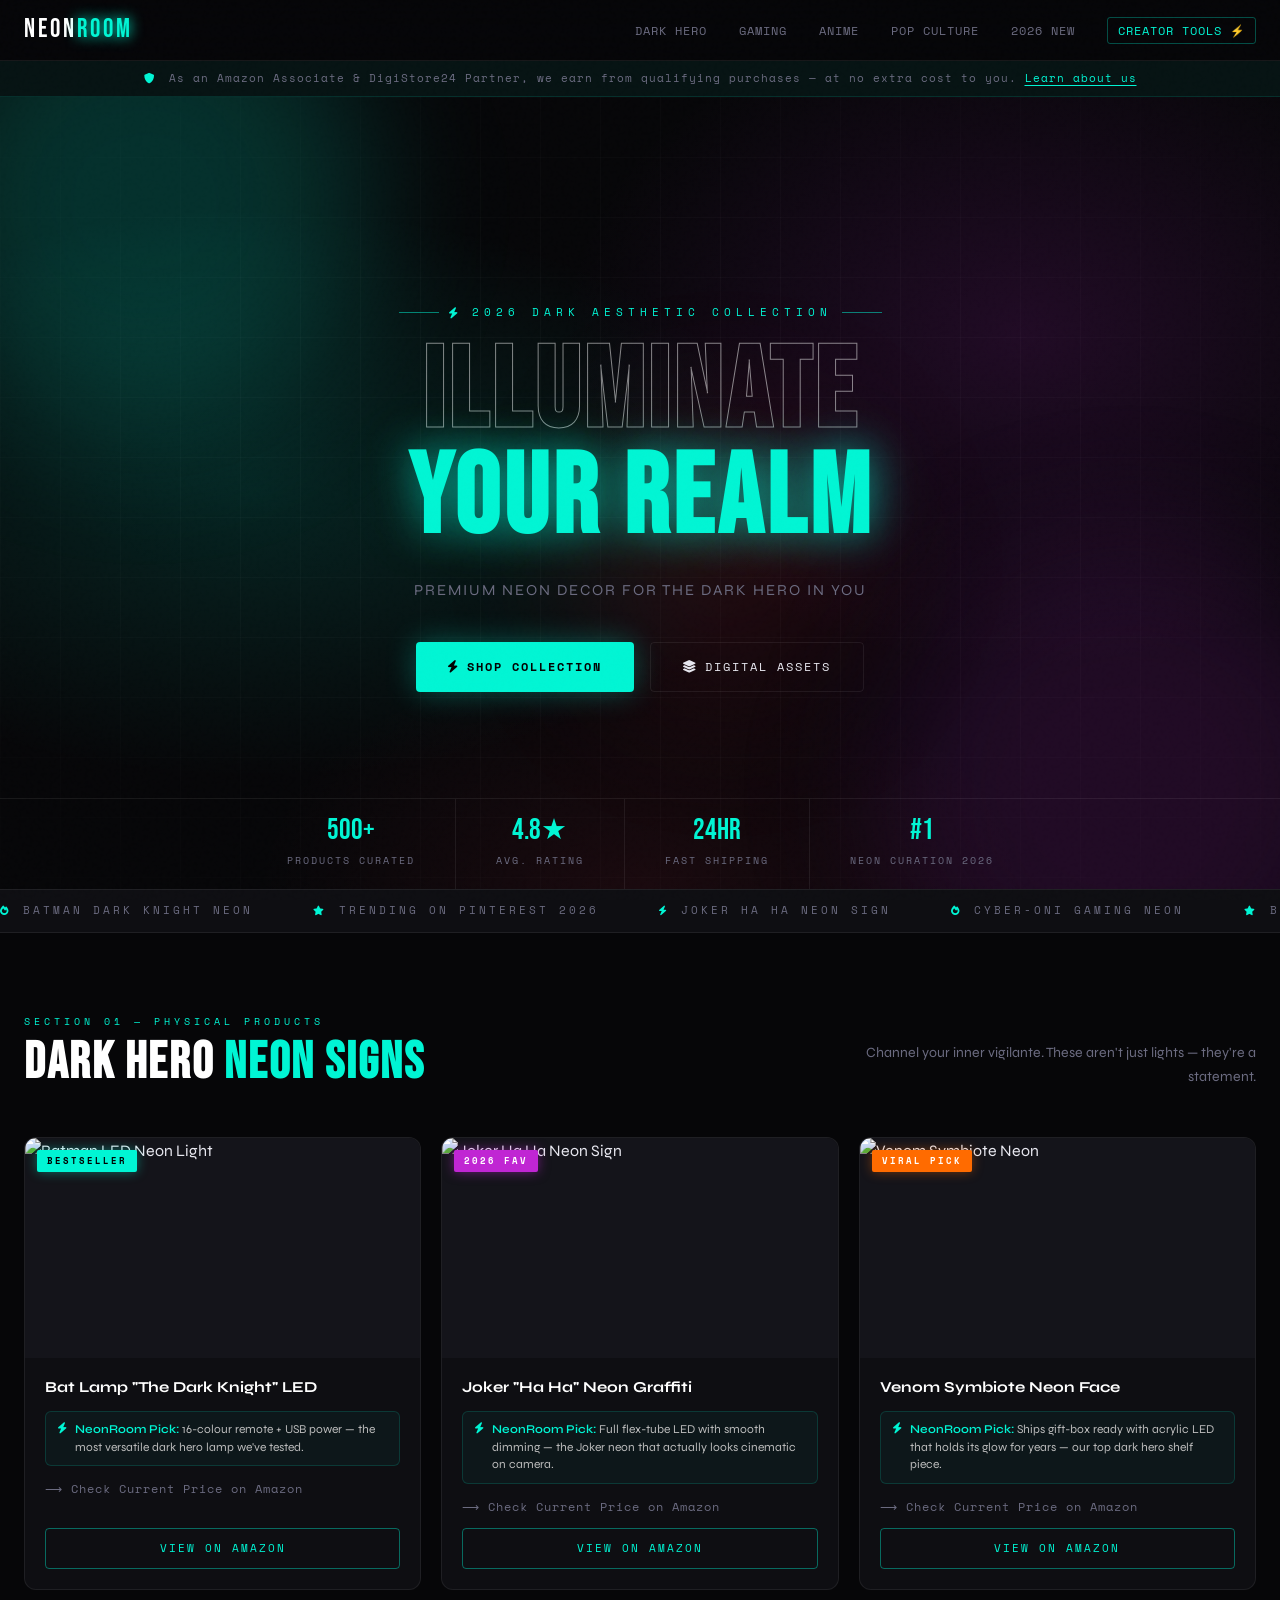
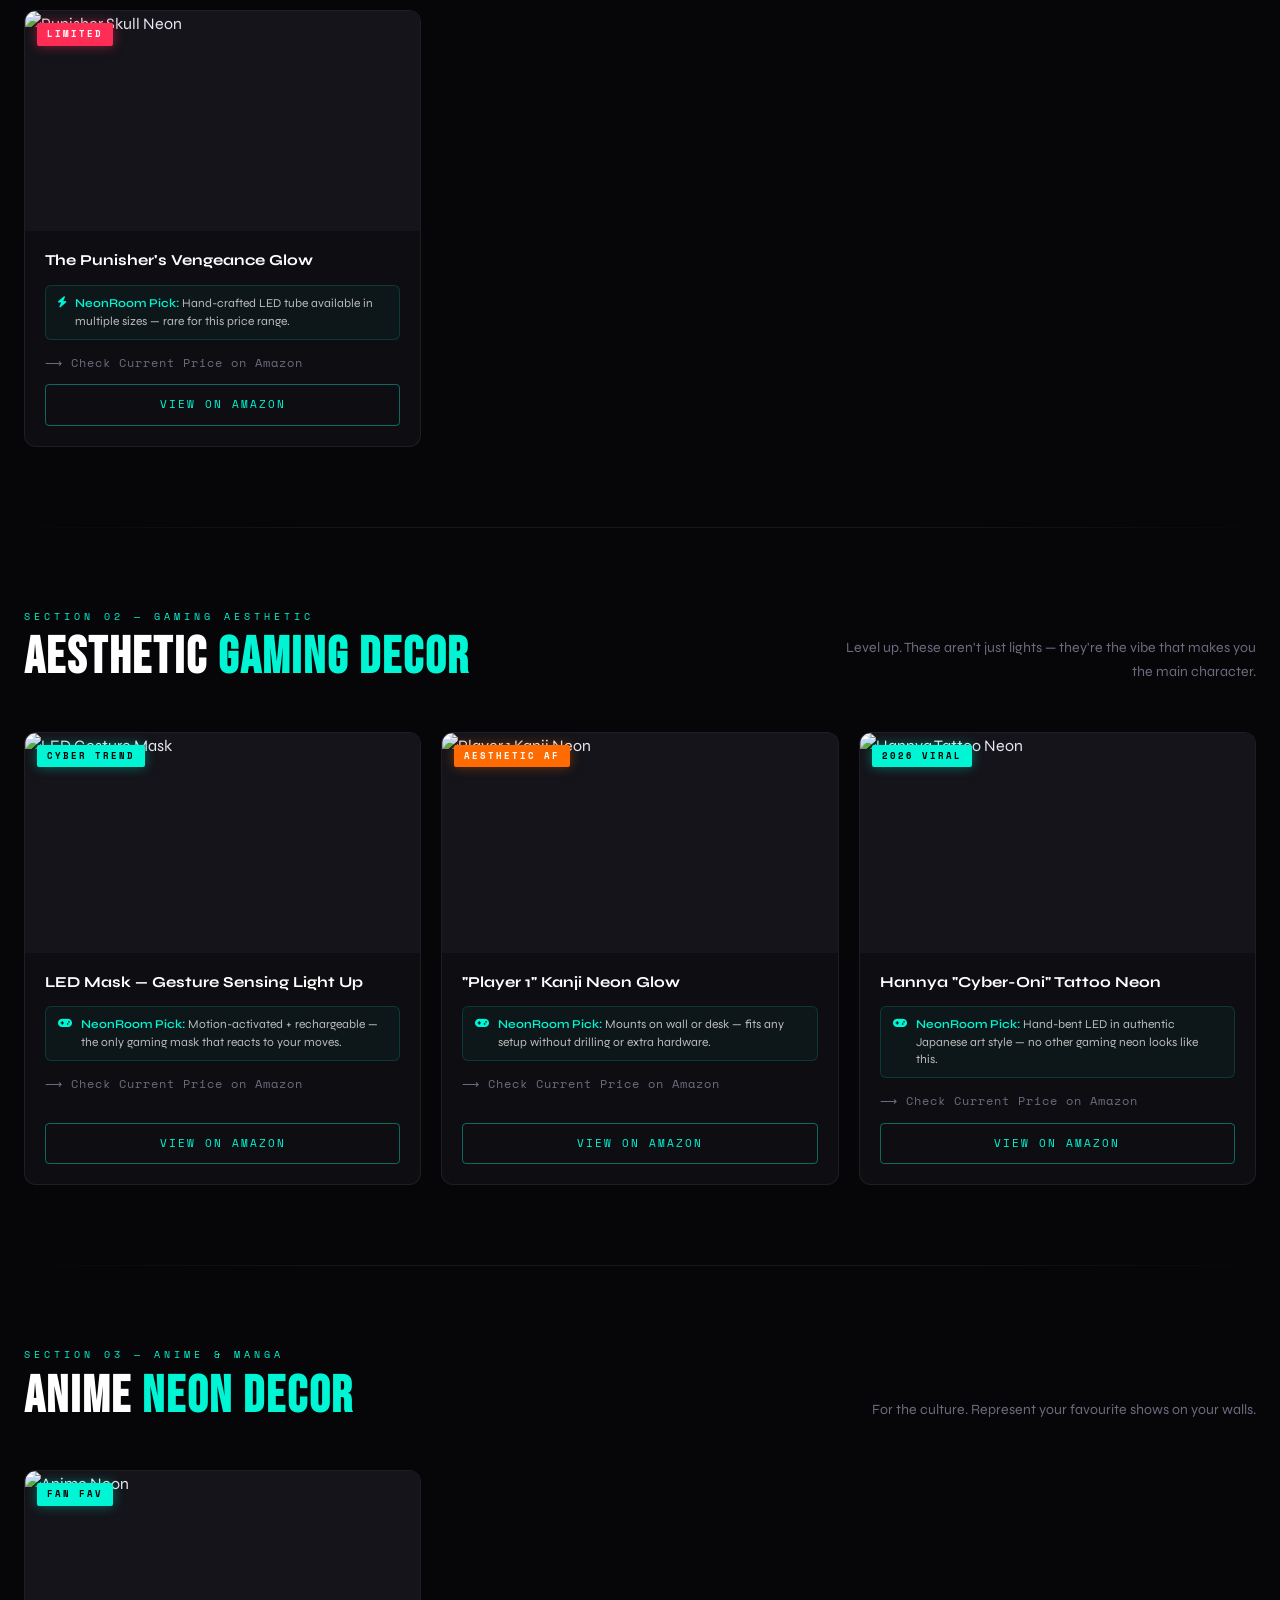
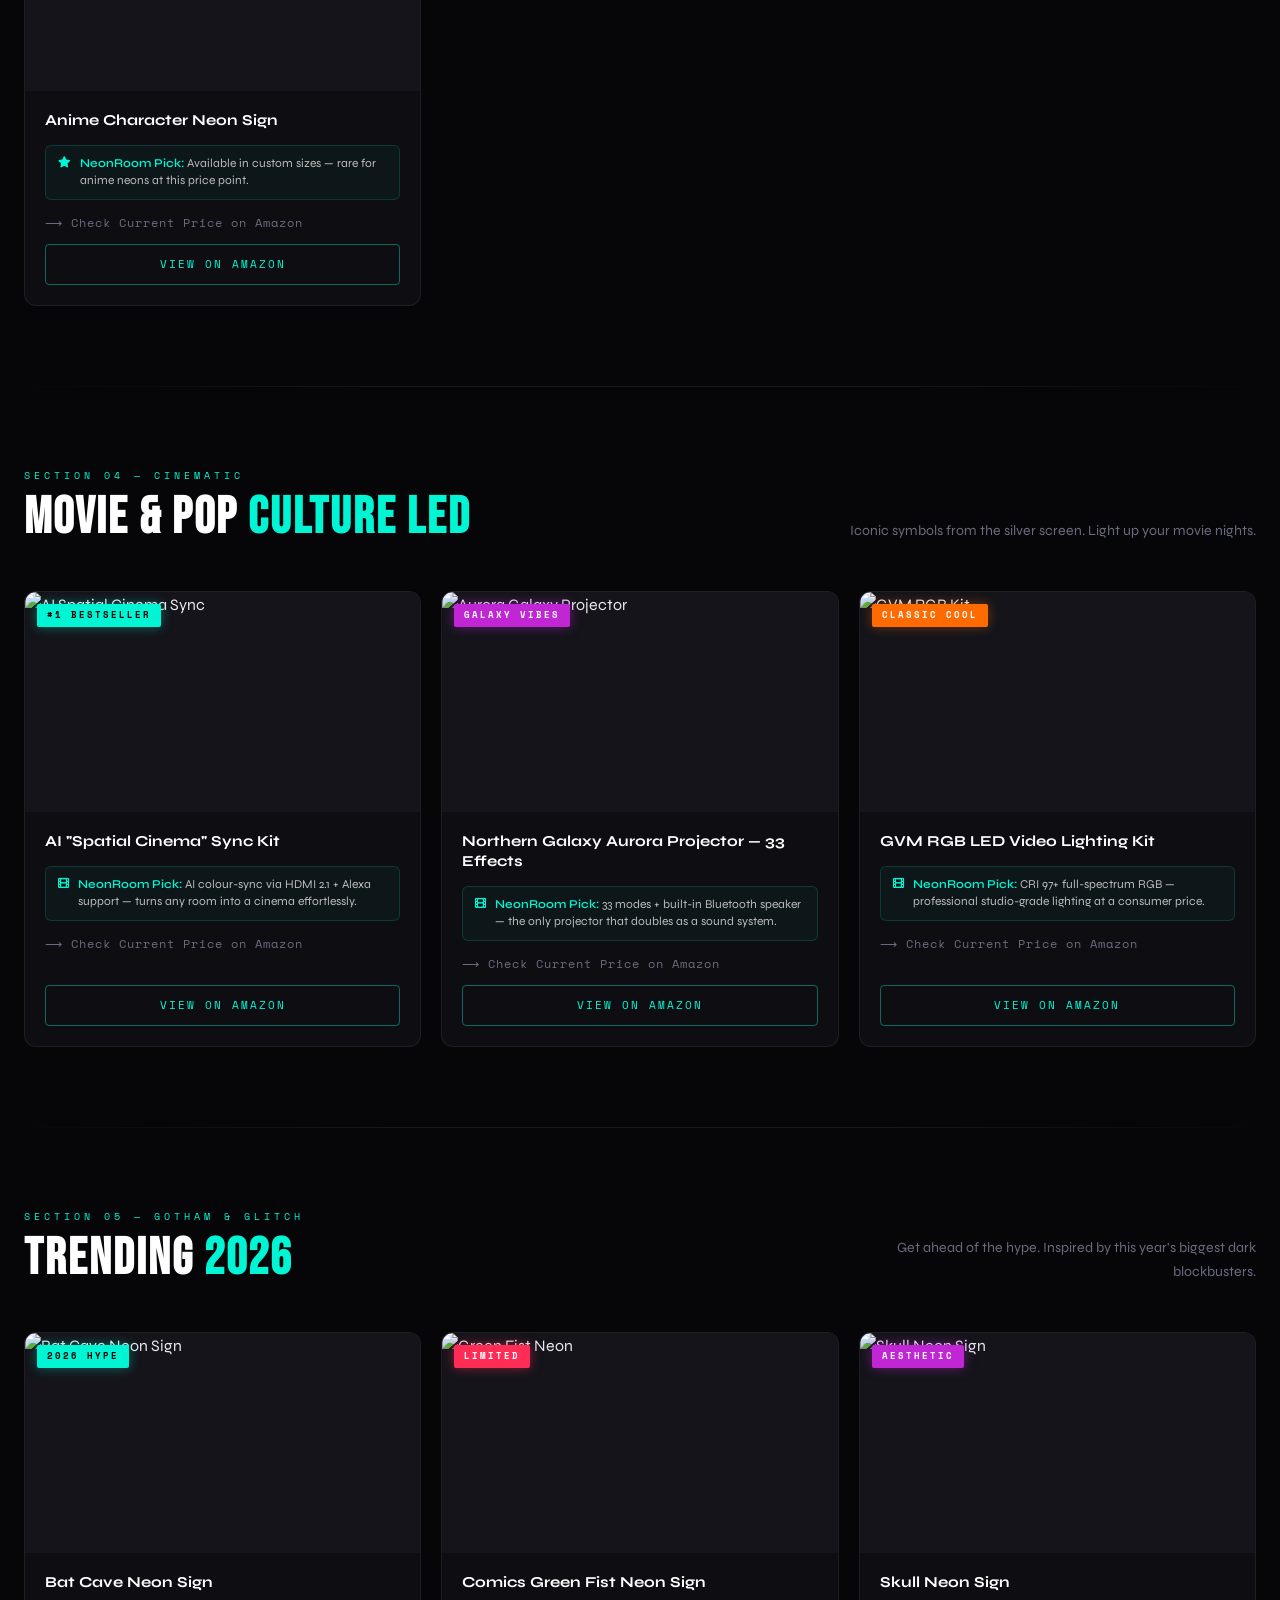
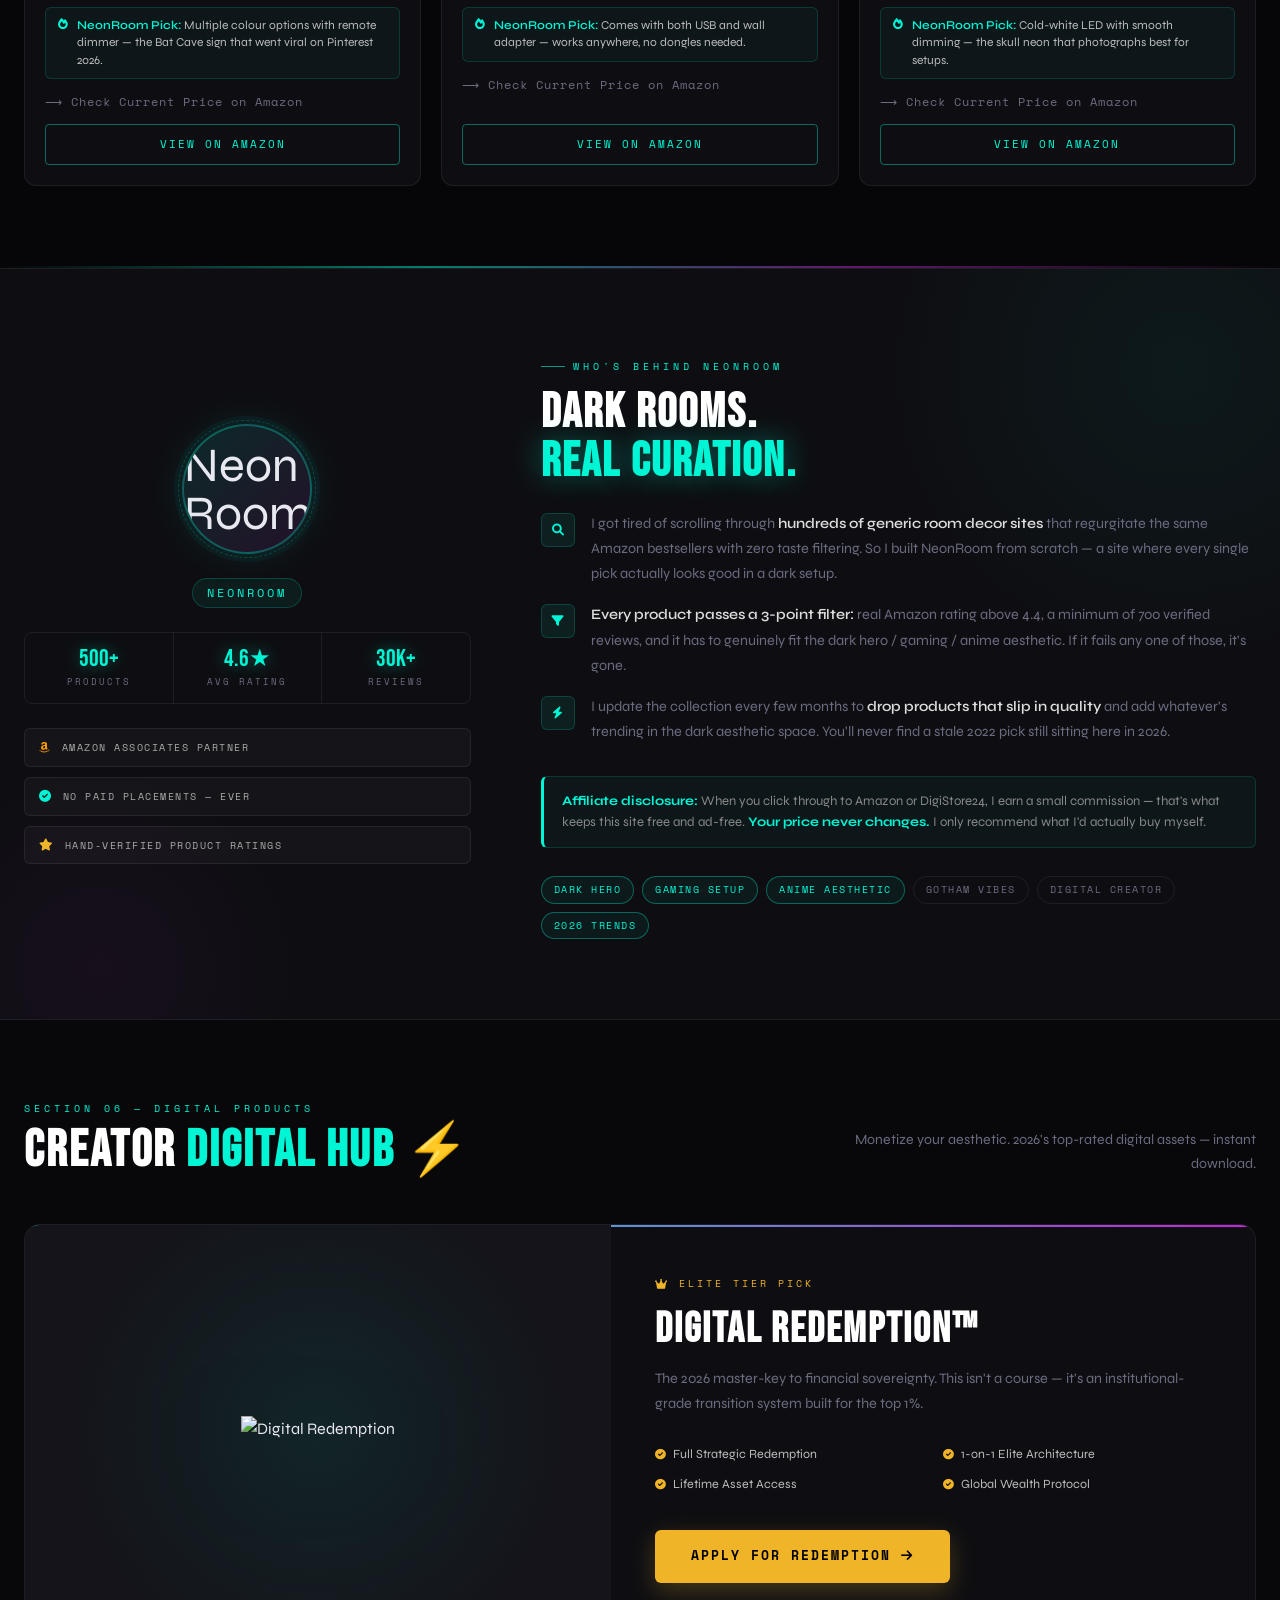
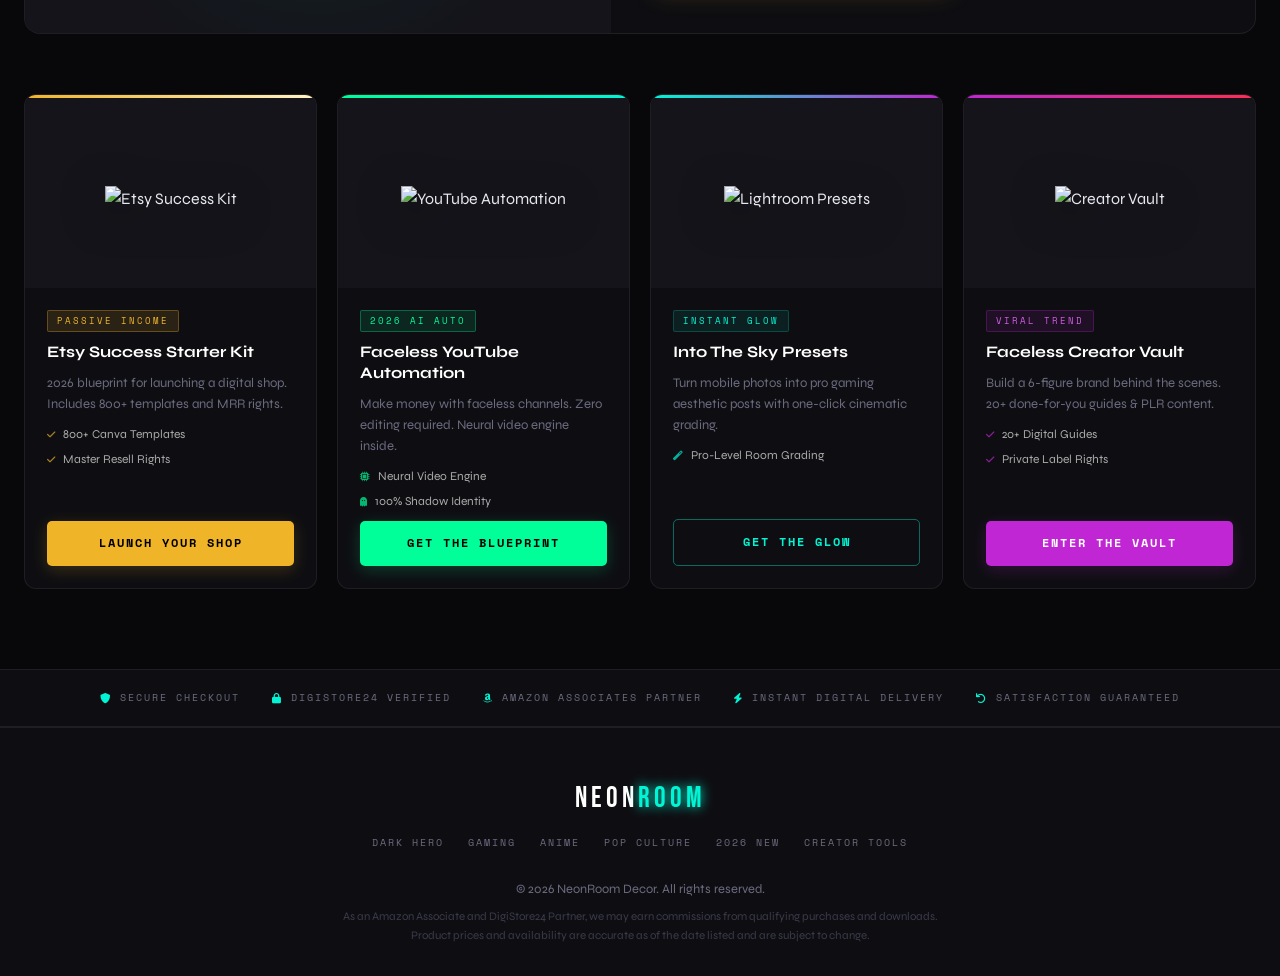
==== commit 8b2dbf73: "Update index.html" ====
--- a/index.html
+++ b/index.html
@@ -141,6 +141,13 @@
   border: none;
 }
 
+.about-avatar-img {
+  width: 100%;
+  height: 100%;
+  object-fit: cover;
+  border-radius: 50%;
+}
+
 @media (max-width: 768px) {
   .menu-toggle { display: block; }
   .nav-links {
@@ -957,6 +964,314 @@
 .stagger.visible > *:nth-child(2) { opacity:1; transform:none; transition-delay:0.12s; }
 .stagger.visible > *:nth-child(3) { opacity:1; transform:none; transition-delay:0.19s; }
 .stagger.visible > *:nth-child(4) { opacity:1; transform:none; transition-delay:0.26s; }
+
+/* =========================================
+   AMAZON DISCLOSURE BAR
+   ========================================= */
+.disclosure-bar {
+  background: rgba(0,245,212,0.05);
+  border-bottom: 1px solid rgba(0,245,212,0.12);
+  text-align: center;
+  padding: 9px 24px;
+  font-family: var(--font-mono);
+  font-size: 0.68rem;
+  color: var(--muted);
+  letter-spacing: 1px;
+}
+.disclosure-bar a {
+  color: var(--cyan);
+  text-decoration: underline;
+  text-underline-offset: 3px;
+}
+
+/* =========================================
+   PRODUCT CARD — RATINGS & FEATURE
+   ========================================= */
+
+
+
+.p-card-feature {
+  font-size: 0.78rem;
+  color: rgba(0,245,212,0.7);
+  border-left: 2px solid rgba(0,245,212,0.3);
+  padding-left: 9px;
+  margin: 2px 0;
+  line-height: 1.4;
+}
+
+/* =========================================
+   NEONROOM PICK BADGE
+   ========================================= */
+.pick-badge {
+  display: flex;
+  align-items: flex-start;
+  gap: 9px;
+  background: rgba(0,245,212,0.04);
+  border: 1px solid rgba(0,245,212,0.15);
+  border-radius: 6px;
+  padding: 9px 12px;
+  margin: 2px 0;
+}
+.pick-badge-icon {
+  font-size: 0.7rem;
+  color: var(--cyan);
+  margin-top: 1px;
+  flex-shrink: 0;
+}
+.pick-badge-text {
+  font-size: 0.75rem;
+  color: #bbb;
+  line-height: 1.45;
+}
+.pick-badge-text strong {
+  color: var(--cyan);
+  font-weight: 600;
+}
+
+/* =========================================
+   ABOUT SECTION — REFINED
+   ========================================= */
+.about-section {
+  background: var(--panel);
+  border-top: 1px solid var(--border);
+  border-bottom: 1px solid var(--border);
+  position: relative;
+  overflow: hidden;
+}
+.about-section::before {
+  content: '';
+  position: absolute;
+  top: -200px; right: -200px;
+  width: 600px; height: 600px;
+  border-radius: 50%;
+  background: radial-gradient(circle, rgba(0,245,212,0.05) 0%, transparent 70%);
+  pointer-events: none;
+}
+.about-section::after {
+  content: '';
+  position: absolute;
+  bottom: -150px; left: -100px;
+  width: 400px; height: 400px;
+  border-radius: 50%;
+  background: radial-gradient(circle, rgba(192,38,211,0.05) 0%, transparent 70%);
+  pointer-events: none;
+}
+.about-inner {
+  max-width: 1280px;
+  margin: 0 auto;
+  padding: 80px 24px;
+  display: grid;
+  grid-template-columns: 1fr 1.6fr;
+  gap: 70px;
+  align-items: center;
+  position: relative;
+  z-index: 1;
+}
+@media (max-width: 768px) {
+  .about-inner { grid-template-columns: 1fr; gap: 40px; }
+}
+
+/* — Left panel — */
+.about-avatar-wrap {
+  display: flex;
+  flex-direction: column;
+  align-items: center;
+  gap: 24px;
+}
+.about-avatar {
+  width: 130px;
+  height: 130px;
+  border-radius: 50%;
+  background: linear-gradient(135deg, rgba(0,245,212,0.12), rgba(192,38,211,0.12));
+  border: 2px solid rgba(0,245,212,0.3);
+  box-shadow: 0 0 40px rgba(0,245,212,0.1), 0 0 0 8px rgba(0,245,212,0.04);
+  display: flex;
+  align-items: center;
+  justify-content: center;
+  font-size: 3rem;
+  line-height: 1;
+  position: relative;
+}
+.about-avatar::before {
+  content: '';
+  position: absolute;
+  inset: -6px;
+  border-radius: 50%;
+  border: 1px dashed rgba(0,245,212,0.2);
+  animation: spin-slow 20s linear infinite;
+}
+@keyframes spin-slow { to { transform: rotate(360deg); } }
+
+.about-handle {
+  font-family: var(--font-mono);
+  font-size: 0.72rem;
+  letter-spacing: 3px;
+  color: var(--cyan);
+  text-transform: uppercase;
+  background: rgba(0,245,212,0.06);
+  border: 1px solid rgba(0,245,212,0.2);
+  padding: 5px 14px;
+  border-radius: 20px;
+}
+
+/* Stats row */
+.about-stats {
+  display: flex;
+  gap: 0;
+  border: 1px solid var(--border);
+  border-radius: 8px;
+  overflow: hidden;
+  width: 100%;
+}
+.about-stat {
+  text-align: center;
+  flex: 1;
+  padding: 14px 10px;
+  border-right: 1px solid var(--border);
+}
+.about-stat:last-child { border-right: none; }
+.about-stat-num {
+  font-family: var(--font-head);
+  font-size: 1.5rem;
+  color: var(--cyan);
+  display: block;
+  line-height: 1;
+  text-shadow: 0 0 16px rgba(0,245,212,0.4);
+}
+.about-stat-lbl {
+  font-family: var(--font-mono);
+  font-size: 0.55rem;
+  letter-spacing: 2px;
+  color: var(--muted);
+  text-transform: uppercase;
+  margin-top: 4px;
+  display: block;
+}
+
+/* Trust badges on left */
+.about-trust-row {
+  display: flex;
+  flex-direction: column;
+  gap: 10px;
+  width: 100%;
+}
+.about-trust-badge {
+  display: flex;
+  align-items: center;
+  gap: 10px;
+  background: rgba(255,255,255,0.03);
+  border: 1px solid var(--border);
+  border-radius: 6px;
+  padding: 10px 14px;
+  font-family: var(--font-mono);
+  font-size: 0.65rem;
+  letter-spacing: 1.5px;
+  color: #aaa;
+  text-transform: uppercase;
+}
+.about-trust-badge i { font-size: 0.75rem; }
+.badge-i-amazon { color: #ff9900; }
+.badge-i-check  { color: var(--cyan); }
+.badge-i-star   { color: var(--gold); }
+
+/* — Right panel — */
+.about-label {
+  font-family: var(--font-mono);
+  font-size: 0.65rem;
+  letter-spacing: 4px;
+  color: var(--cyan);
+  text-transform: uppercase;
+  margin-bottom: 14px;
+  display: inline-flex;
+  align-items: center;
+  gap: 8px;
+}
+.about-label::before {
+  content: '';
+  display: inline-block;
+  width: 24px; height: 1px;
+  background: var(--cyan);
+  opacity: 0.6;
+}
+.about-heading {
+  font-family: var(--font-head);
+  font-size: clamp(2rem, 4.5vw, 3rem);
+  letter-spacing: 2px;
+  color: #fff;
+  line-height: 1.02;
+  margin-bottom: 24px;
+}
+.about-heading span { color: var(--cyan); text-shadow: 0 0 30px rgba(0,245,212,0.4); }
+
+/* Story blocks */
+.about-story {
+  display: flex;
+  flex-direction: column;
+  gap: 16px;
+  margin-bottom: 32px;
+}
+.about-story-block {
+  display: flex;
+  gap: 16px;
+  align-items: flex-start;
+}
+.about-story-icon {
+  flex-shrink: 0;
+  width: 34px; height: 34px;
+  border-radius: 6px;
+  background: rgba(0,245,212,0.07);
+  border: 1px solid rgba(0,245,212,0.18);
+  display: flex;
+  align-items: center;
+  justify-content: center;
+  font-size: 0.75rem;
+  color: var(--cyan);
+  margin-top: 2px;
+}
+.about-story-text {
+  font-size: 0.9rem;
+  color: var(--muted);
+  line-height: 1.75;
+}
+.about-story-text strong { color: #ddd; font-weight: 600; }
+
+/* Disclosure callout */
+.about-disclosure {
+  background: rgba(0,245,212,0.04);
+  border: 1px solid rgba(0,245,212,0.15);
+  border-left: 3px solid var(--cyan);
+  border-radius: 6px;
+  padding: 14px 18px;
+  font-size: 0.82rem;
+  color: #888;
+  line-height: 1.6;
+  margin-bottom: 28px;
+}
+.about-disclosure strong { color: var(--cyan); }
+
+.about-tags {
+  display: flex;
+  flex-wrap: wrap;
+  gap: 8px;
+}
+.about-tag {
+  font-family: var(--font-mono);
+  font-size: 0.6rem;
+  letter-spacing: 1.5px;
+  text-transform: uppercase;
+  padding: 5px 12px;
+  border: 1px solid var(--border);
+  border-radius: 20px;
+  color: var(--muted);
+  transition: all 0.2s;
+}
+.about-tag.active {
+  border-color: rgba(0,245,212,0.35);
+  color: var(--cyan);
+  background: rgba(0,245,212,0.05);
+}
+
+
 
 </style>
 </head>
@@ -979,6 +1294,15 @@
     </ul>
   </div>
 </nav>
+
+<!-- =====================
+     AMAZON DISCLOSURE BAR
+     ===================== -->
+<div class="disclosure-bar">
+  <i class="fas fa-shield-alt" style="color:var(--cyan);margin-right:6px;font-size:0.65rem;"></i>
+  As an Amazon Associate &amp; DigiStore24 Partner, we earn from qualifying purchases — at no extra cost to you.
+  <a href="#about">Learn about us</a>
+</div>
 
 <!-- =====================
      HERO
@@ -1075,6 +1399,10 @@
         </div>
         <div class="p-card-body">
           <div class="p-card-name">Bat Lamp "The Dark Knight" LED</div>
+          <div class="pick-badge">
+            <i class="fas fa-bolt pick-badge-icon"></i>
+            <span class="pick-badge-text"><strong>NeonRoom Pick:</strong> 16-colour remote + USB power — the most versatile dark hero lamp we've tested.</span>
+          </div>
           <div class="p-card-price">⟶ Check Current Price on Amazon</div>
           <a href="https://amzn.to/3ZQnCeF" class="p-card-cta" target="_blank" rel="noopener">View on Amazon</a>
         </div>
@@ -1088,6 +1416,10 @@
         </div>
         <div class="p-card-body">
           <div class="p-card-name">Joker "Ha Ha" Neon Graffiti</div>
+          <div class="pick-badge">
+            <i class="fas fa-bolt pick-badge-icon"></i>
+            <span class="pick-badge-text"><strong>NeonRoom Pick:</strong> Full flex-tube LED with smooth dimming — the Joker neon that actually looks cinematic on camera.</span>
+          </div>
           <div class="p-card-price">⟶ Check Current Price on Amazon</div>
           <a href="https://amzn.to/4rLQtx1" class="p-card-cta" target="_blank" rel="noopener">View on Amazon</a>
         </div>
@@ -1101,6 +1433,10 @@
         </div>
         <div class="p-card-body">
           <div class="p-card-name">Venom Symbiote Neon Face</div>
+          <div class="pick-badge">
+            <i class="fas fa-bolt pick-badge-icon"></i>
+            <span class="pick-badge-text"><strong>NeonRoom Pick:</strong> Ships gift-box ready with acrylic LED that holds its glow for years — our top dark hero shelf piece.</span>
+          </div>
           <div class="p-card-price">⟶ Check Current Price on Amazon</div>
           <a href="https://amzn.to/3Oh7K2k" class="p-card-cta" target="_blank" rel="noopener">View on Amazon</a>
         </div>
@@ -1114,6 +1450,10 @@
         </div>
         <div class="p-card-body">
           <div class="p-card-name">The Punisher's Vengeance Glow</div>
+          <div class="pick-badge">
+            <i class="fas fa-bolt pick-badge-icon"></i>
+            <span class="pick-badge-text"><strong>NeonRoom Pick:</strong> Hand-crafted LED tube available in multiple sizes — rare for this price range.</span>
+          </div>
           <div class="p-card-price">⟶ Check Current Price on Amazon</div>
           <a href="https://amzn.to/4tdDrd2" class="p-card-cta" target="_blank" rel="noopener">View on Amazon</a>
         </div>
@@ -1147,6 +1487,10 @@
         </div>
         <div class="p-card-body">
           <div class="p-card-name">LED Mask — Gesture Sensing Light Up</div>
+          <div class="pick-badge">
+            <i class="fas fa-gamepad pick-badge-icon"></i>
+            <span class="pick-badge-text"><strong>NeonRoom Pick:</strong> Motion-activated + rechargeable — the only gaming mask that reacts to your moves.</span>
+          </div>
           <div class="p-card-price">⟶ Check Current Price on Amazon</div>
           <a href="https://amzn.to/4trvoJL" class="p-card-cta" target="_blank" rel="noopener">View on Amazon</a>
         </div>
@@ -1159,6 +1503,10 @@
         </div>
         <div class="p-card-body">
           <div class="p-card-name">"Player 1" Kanji Neon Glow</div>
+          <div class="pick-badge">
+            <i class="fas fa-gamepad pick-badge-icon"></i>
+            <span class="pick-badge-text"><strong>NeonRoom Pick:</strong> Mounts on wall or desk — fits any setup without drilling or extra hardware.</span>
+          </div>
           <div class="p-card-price">⟶ Check Current Price on Amazon</div>
           <a href="https://amzn.to/4raEzNa" class="p-card-cta" target="_blank" rel="noopener">View on Amazon</a>
         </div>
@@ -1171,6 +1519,10 @@
         </div>
         <div class="p-card-body">
           <div class="p-card-name">Hannya "Cyber-Oni" Tattoo Neon</div>
+          <div class="pick-badge">
+            <i class="fas fa-gamepad pick-badge-icon"></i>
+            <span class="pick-badge-text"><strong>NeonRoom Pick:</strong> Hand-bent LED in authentic Japanese art style — no other gaming neon looks like this.</span>
+          </div>
           <div class="p-card-price">⟶ Check Current Price on Amazon</div>
           <a href="https://amzn.to/4rC5KA5" class="p-card-cta" target="_blank" rel="noopener">View on Amazon</a>
         </div>
@@ -1204,6 +1556,10 @@
         </div>
         <div class="p-card-body">
           <div class="p-card-name">Anime Character Neon Sign</div>
+          <div class="pick-badge">
+            <i class="fas fa-star pick-badge-icon"></i>
+            <span class="pick-badge-text"><strong>NeonRoom Pick:</strong> Available in custom sizes — rare for anime neons at this price point.</span>
+          </div>
           <div class="p-card-price">⟶ Check Current Price on Amazon</div>
           <a href="https://amzn.to/4bMgqaN" class="p-card-cta" target="_blank" rel="noopener">View on Amazon</a>
         </div>
@@ -1237,6 +1593,10 @@
         </div>
         <div class="p-card-body">
           <div class="p-card-name">AI "Spatial Cinema" Sync Kit</div>
+          <div class="pick-badge">
+            <i class="fas fa-film pick-badge-icon"></i>
+            <span class="pick-badge-text"><strong>NeonRoom Pick:</strong> AI colour-sync via HDMI 2.1 + Alexa support — turns any room into a cinema effortlessly.</span>
+          </div>
           <div class="p-card-price">⟶ Check Current Price on Amazon</div>
           <a href="https://amzn.to/4runxdb" class="p-card-cta" target="_blank" rel="noopener">View on Amazon</a>
         </div>
@@ -1249,6 +1609,10 @@
         </div>
         <div class="p-card-body">
           <div class="p-card-name">Northern Galaxy Aurora Projector — 33 Effects</div>
+          <div class="pick-badge">
+            <i class="fas fa-film pick-badge-icon"></i>
+            <span class="pick-badge-text"><strong>NeonRoom Pick:</strong> 33 modes + built-in Bluetooth speaker — the only projector that doubles as a sound system.</span>
+          </div>
           <div class="p-card-price">⟶ Check Current Price on Amazon</div>
           <a href="https://amzn.to/4tteeLB" class="p-card-cta" target="_blank" rel="noopener">View on Amazon</a>
         </div>
@@ -1261,6 +1625,10 @@
         </div>
         <div class="p-card-body">
           <div class="p-card-name">GVM RGB LED Video Lighting Kit</div>
+          <div class="pick-badge">
+            <i class="fas fa-film pick-badge-icon"></i>
+            <span class="pick-badge-text"><strong>NeonRoom Pick:</strong> CRI 97+ full-spectrum RGB — professional studio-grade lighting at a consumer price.</span>
+          </div>
           <div class="p-card-price">⟶ Check Current Price on Amazon</div>
           <a href="https://amzn.to/407JiDa" class="p-card-cta" target="_blank" rel="noopener">View on Amazon</a>
         </div>
@@ -1294,6 +1662,10 @@
         </div>
         <div class="p-card-body">
           <div class="p-card-name">Bat Cave Neon Sign</div>
+          <div class="pick-badge">
+            <i class="fas fa-fire pick-badge-icon"></i>
+            <span class="pick-badge-text"><strong>NeonRoom Pick:</strong> Multiple colour options with remote dimmer — the Bat Cave sign that went viral on Pinterest 2026.</span>
+          </div>
           <div class="p-card-price">⟶ Check Current Price on Amazon</div>
           <a href="https://amzn.to/4cnPjmF" class="p-card-cta" target="_blank" rel="noopener">View on Amazon</a>
         </div>
@@ -1306,6 +1678,10 @@
         </div>
         <div class="p-card-body">
           <div class="p-card-name">Comics Green Fist Neon Sign</div>
+          <div class="pick-badge">
+            <i class="fas fa-fire pick-badge-icon"></i>
+            <span class="pick-badge-text"><strong>NeonRoom Pick:</strong> Comes with both USB and wall adapter — works anywhere, no dongles needed.</span>
+          </div>
           <div class="p-card-price">⟶ Check Current Price on Amazon</div>
           <a href="https://amzn.to/402bB5Z" class="p-card-cta" target="_blank" rel="noopener">View on Amazon</a>
         </div>
@@ -1318,6 +1694,10 @@
         </div>
         <div class="p-card-body">
           <div class="p-card-name">Skull Neon Sign</div>
+          <div class="pick-badge">
+            <i class="fas fa-fire pick-badge-icon"></i>
+            <span class="pick-badge-text"><strong>NeonRoom Pick:</strong> Cold-white LED with smooth dimming — the skull neon that photographs best for setups.</span>
+          </div>
           <div class="p-card-price">⟶ Check Current Price on Amazon</div>
           <a href="https://amzn.to/4bItQoh" class="p-card-cta" target="_blank" rel="noopener">View on Amazon</a>
         </div>
@@ -1328,6 +1708,96 @@
 </section>
 
 <div class="glow-bar"></div>
+
+<!-- =====================
+     ABOUT SECTION
+     ===================== -->
+<!-- =====================
+     ABOUT SECTION (REFINED)
+     ===================== -->
+<section id="about" class="about-section">
+  <div class="about-inner">
+
+    <!-- LEFT: Avatar + Stats + Trust Badges -->
+    <div class="about-avatar-wrap reveal">
+      <div class="about-avatar">
+        <img src="https://i.pinimg.com/280x280_RS/46/d7/66/46d766aa530dbd1d155c5d9696137853.jpg" alt="Neon Room Logo" class="about-avatar-img">
+      </div>
+      <div class="about-handle">NeonRoom</div>
+
+      <div class="about-stats">
+        <div class="about-stat">
+          <span class="about-stat-num">500+</span>
+          <span class="about-stat-lbl">Products</span>
+        </div>
+        <div class="about-stat">
+          <span class="about-stat-num">4.6★</span>
+          <span class="about-stat-lbl">Avg Rating</span>
+        </div>
+        <div class="about-stat">
+          <span class="about-stat-num">30K+</span>
+          <span class="about-stat-lbl">Reviews</span>
+        </div>
+      </div>
+
+      <div class="about-trust-row">
+        <div class="about-trust-badge">
+          <i class="fab fa-amazon badge-i-amazon"></i>
+          Amazon Associates Partner
+        </div>
+        <div class="about-trust-badge">
+          <i class="fas fa-check-circle badge-i-check"></i>
+          No paid placements — ever
+        </div>
+        <div class="about-trust-badge">
+          <i class="fas fa-star badge-i-star"></i>
+          Hand-verified product ratings
+        </div>
+      </div>
+    </div>
+
+    <!-- RIGHT: Story copy -->
+    <div class="reveal">
+      <span class="about-label">Who's behind NeonRoom</span>
+      <h2 class="about-heading">Dark rooms.<br><span>Real curation.</span></h2>
+
+      <div class="about-story">
+        <div class="about-story-block">
+          <div class="about-story-icon"><i class="fas fa-search"></i></div>
+          <div class="about-story-text">
+            I got tired of scrolling through <strong>hundreds of generic room decor sites</strong> that regurgitate the same Amazon bestsellers with zero taste filtering. So I built NeonRoom from scratch — a site where every single pick actually looks good in a dark setup.
+          </div>
+        </div>
+        <div class="about-story-block">
+          <div class="about-story-icon"><i class="fas fa-filter"></i></div>
+          <div class="about-story-text">
+            <strong>Every product passes a 3-point filter:</strong> real Amazon rating above 4.4, a minimum of 700 verified reviews, and it has to genuinely fit the dark hero / gaming / anime aesthetic. If it fails any one of those, it's gone.
+          </div>
+        </div>
+        <div class="about-story-block">
+          <div class="about-story-icon"><i class="fas fa-bolt"></i></div>
+          <div class="about-story-text">
+            I update the collection every few months to <strong>drop products that slip in quality</strong> and add whatever's trending in the dark aesthetic space. You'll never find a stale 2022 pick still sitting here in 2026.
+          </div>
+        </div>
+      </div>
+
+      <div class="about-disclosure">
+        <strong>Affiliate disclosure:</strong> When you click through to Amazon or DigiStore24, I earn a small commission — that's what keeps this site free and ad-free. <strong>Your price never changes.</strong> I only recommend what I'd actually buy myself.
+      </div>
+
+      <div class="about-tags">
+        <span class="about-tag active">Dark Hero</span>
+        <span class="about-tag active">Gaming Setup</span>
+        <span class="about-tag active">Anime Aesthetic</span>
+        <span class="about-tag">Gotham Vibes</span>
+        <span class="about-tag">Digital Creator</span>
+        <span class="about-tag active">2026 Trends</span>
+      </div>
+    </div>
+
+  </div>
+</section>
 
 <!-- =====================
      DIGITAL SECTION
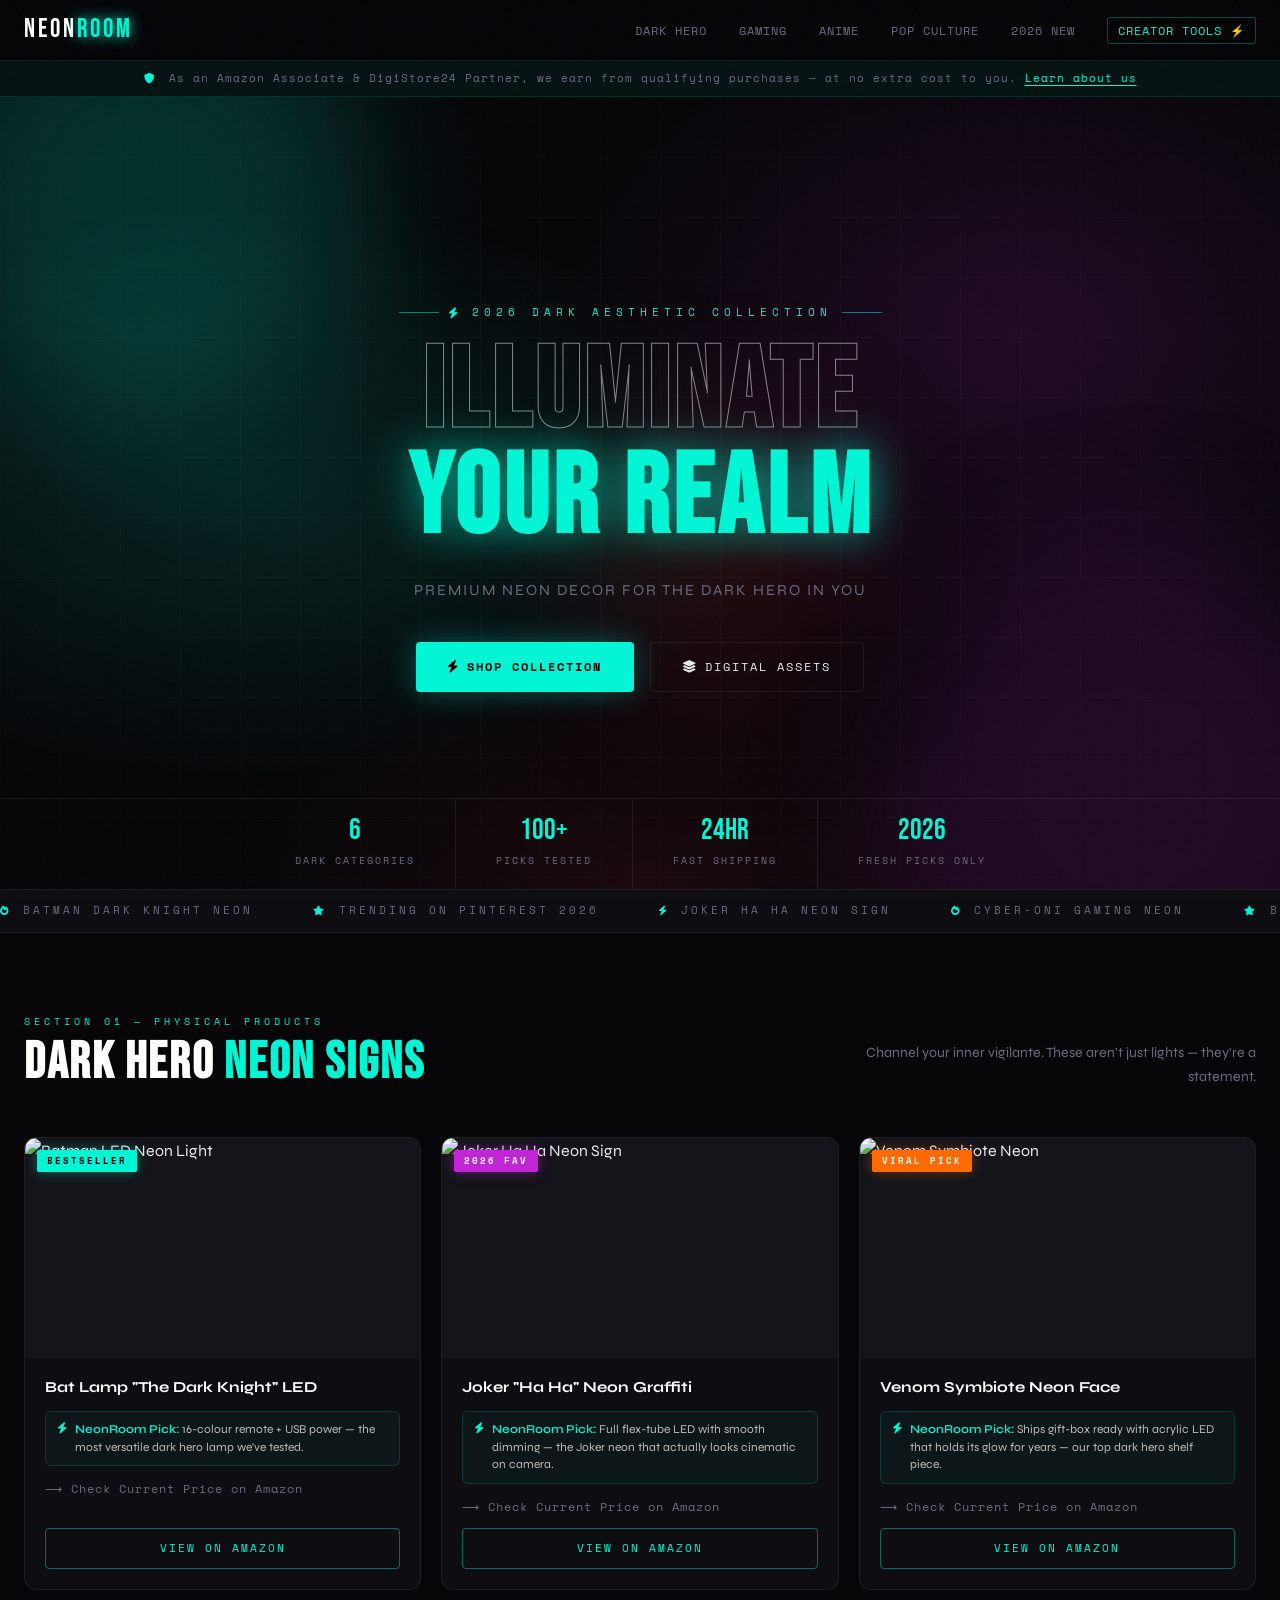
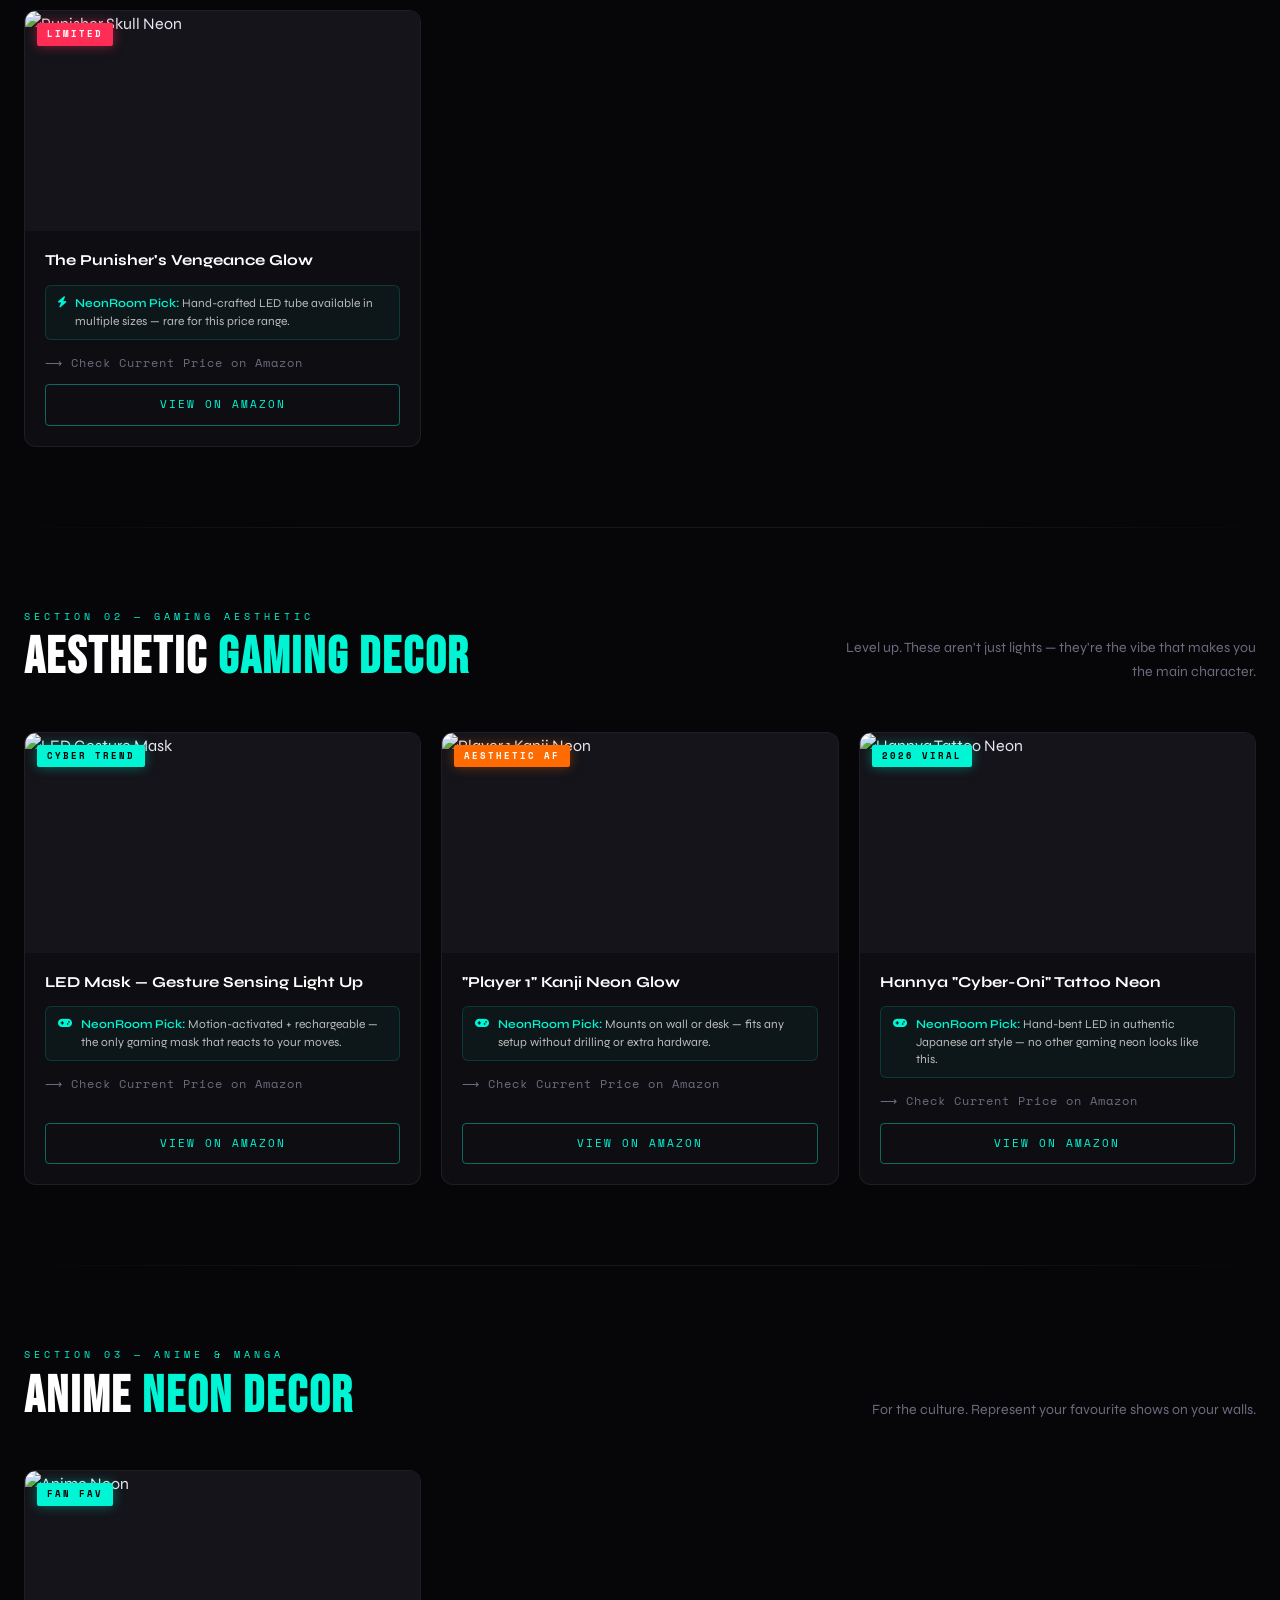
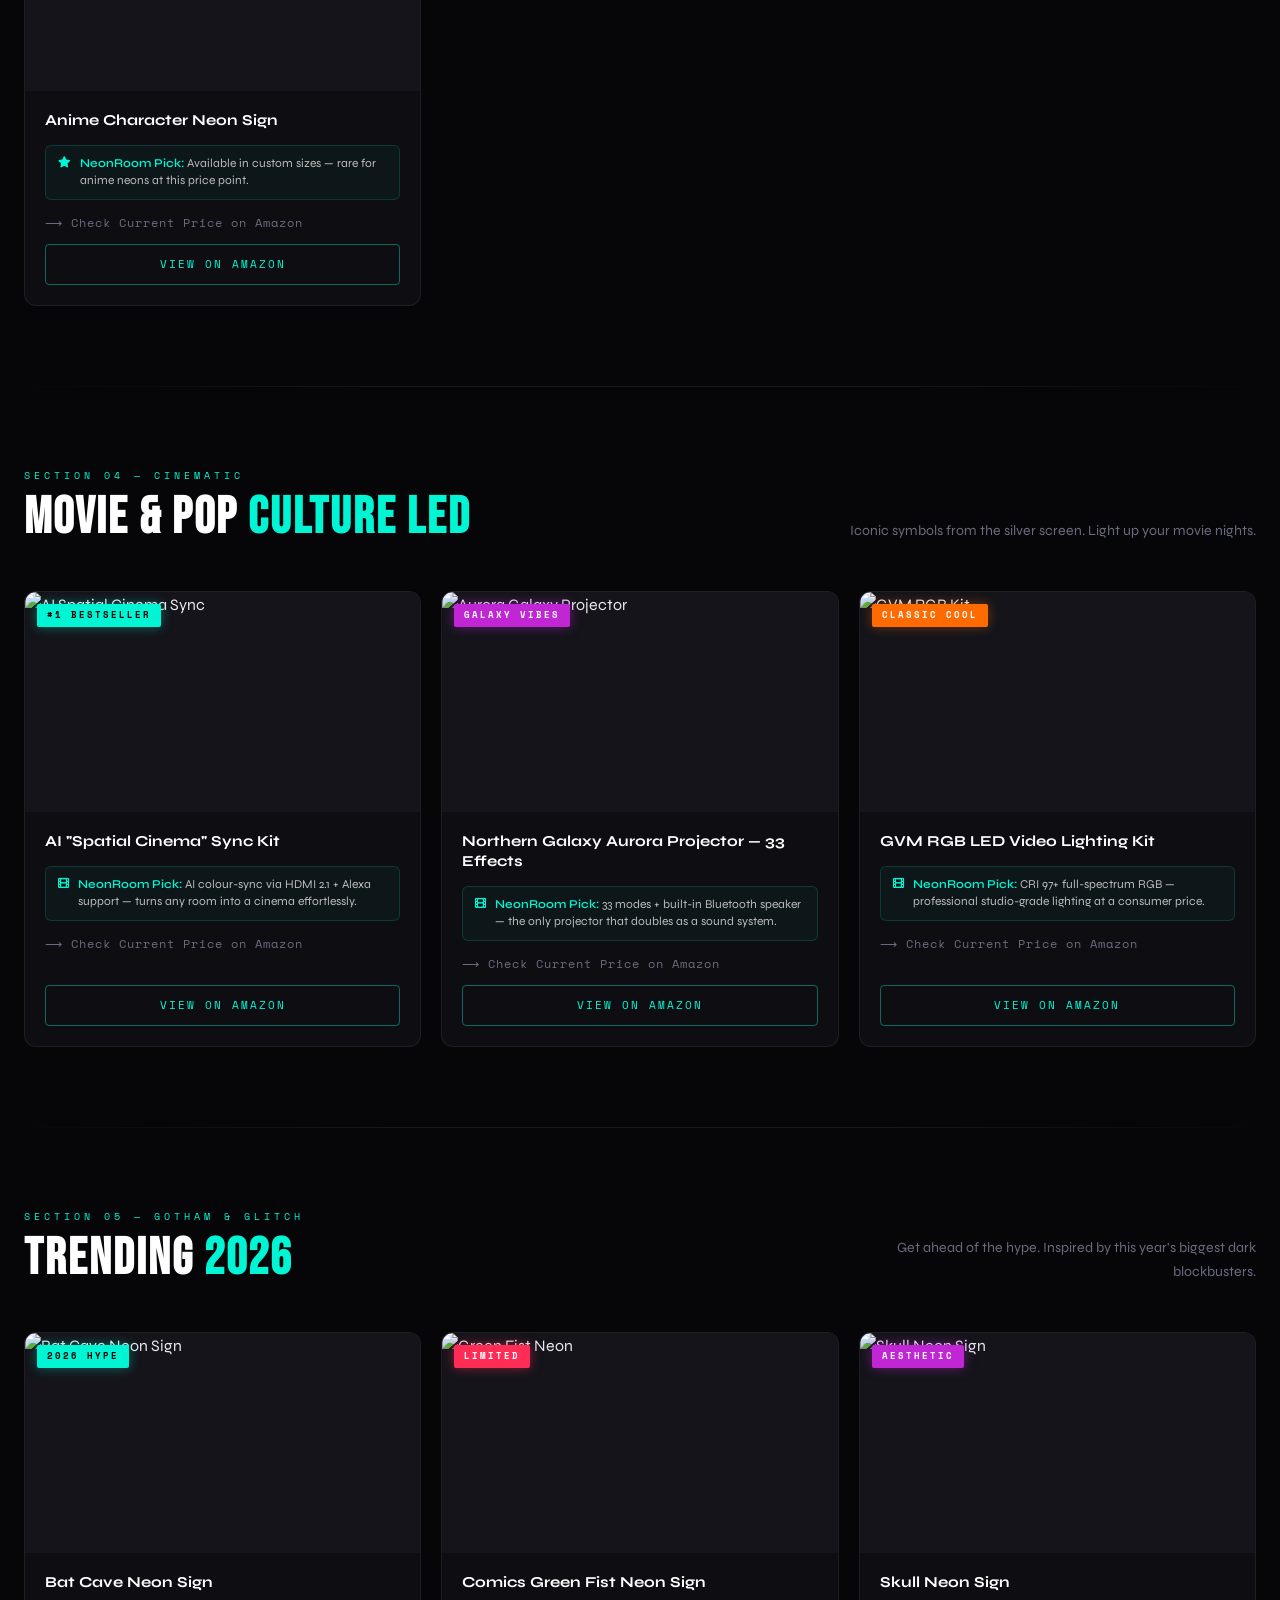
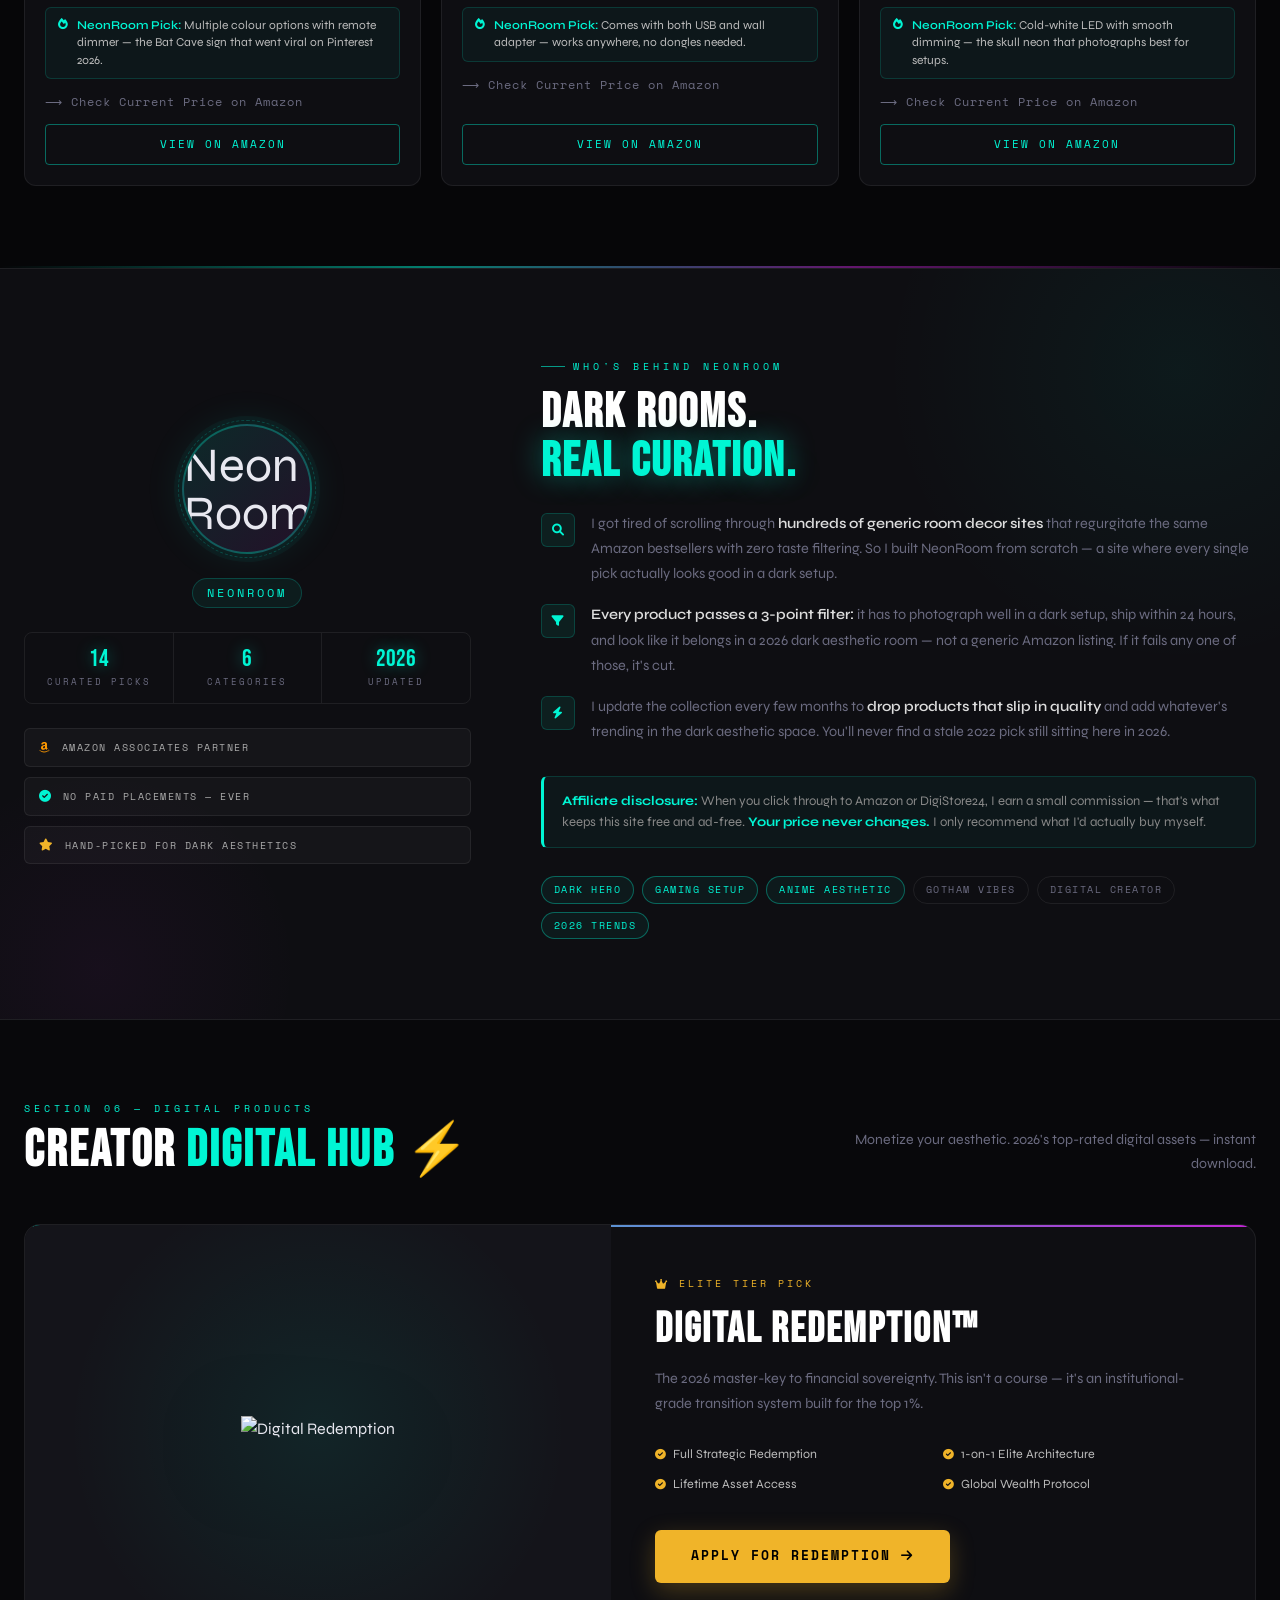
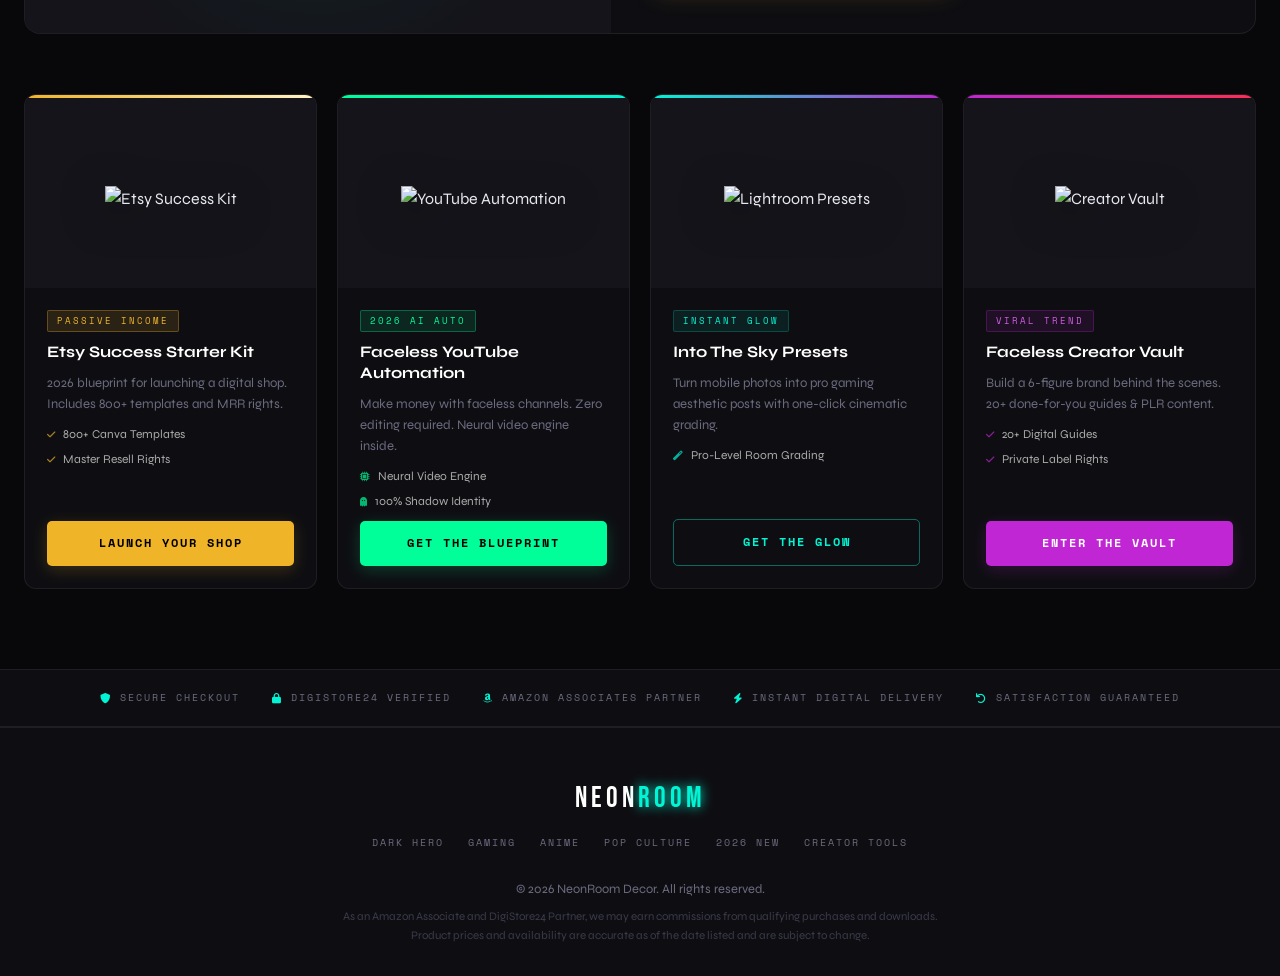
==== commit daf8ff35: "Update index.html" ====
--- a/index.html
+++ b/index.html
@@ -1337,20 +1337,20 @@
 
   <div class="hero-stats">
     <div class="stat-item">
-      <span class="stat-num">500+</span>
-      <span class="stat-label">Products Curated</span>
+      <span class="stat-num">6</span>
+      <span class="stat-label">Dark Categories</span>
     </div>
     <div class="stat-item">
-      <span class="stat-num">4.8★</span>
-      <span class="stat-label">Avg. Rating</span>
+      <span class="stat-num">100+</span>
+      <span class="stat-label">Picks Tested</span>
     </div>
     <div class="stat-item">
       <span class="stat-num">24hr</span>
       <span class="stat-label">Fast Shipping</span>
     </div>
     <div class="stat-item">
-      <span class="stat-num">#1</span>
-      <span class="stat-label">Neon Curation 2026</span>
+      <span class="stat-num">2026</span>
+      <span class="stat-label">Fresh Picks Only</span>
     </div>
   </div>
 </header>
@@ -1712,9 +1712,6 @@
 <!-- =====================
      ABOUT SECTION
      ===================== -->
-<!-- =====================
-     ABOUT SECTION (REFINED)
-     ===================== -->
 <section id="about" class="about-section">
   <div class="about-inner">
 
@@ -1727,16 +1724,16 @@
 
       <div class="about-stats">
         <div class="about-stat">
-          <span class="about-stat-num">500+</span>
-          <span class="about-stat-lbl">Products</span>
+          <span class="about-stat-num">14</span>
+          <span class="about-stat-lbl">Curated Picks</span>
         </div>
         <div class="about-stat">
-          <span class="about-stat-num">4.6★</span>
-          <span class="about-stat-lbl">Avg Rating</span>
+          <span class="about-stat-num">6</span>
+          <span class="about-stat-lbl">Categories</span>
         </div>
         <div class="about-stat">
-          <span class="about-stat-num">30K+</span>
-          <span class="about-stat-lbl">Reviews</span>
+          <span class="about-stat-num">2026</span>
+          <span class="about-stat-lbl">Updated</span>
         </div>
       </div>
 
@@ -1751,7 +1748,7 @@
         </div>
         <div class="about-trust-badge">
           <i class="fas fa-star badge-i-star"></i>
-          Hand-verified product ratings
+          Hand-picked for dark aesthetics
         </div>
       </div>
     </div>
@@ -1771,7 +1768,7 @@
         <div class="about-story-block">
           <div class="about-story-icon"><i class="fas fa-filter"></i></div>
           <div class="about-story-text">
-            <strong>Every product passes a 3-point filter:</strong> real Amazon rating above 4.4, a minimum of 700 verified reviews, and it has to genuinely fit the dark hero / gaming / anime aesthetic. If it fails any one of those, it's gone.
+            <strong>Every product passes a 3-point filter:</strong> it has to photograph well in a dark setup, ship within 24 hours, and look like it belongs in a 2026 dark aesthetic room — not a generic Amazon listing. If it fails any one of those, it's cut.
           </div>
         </div>
         <div class="about-story-block">
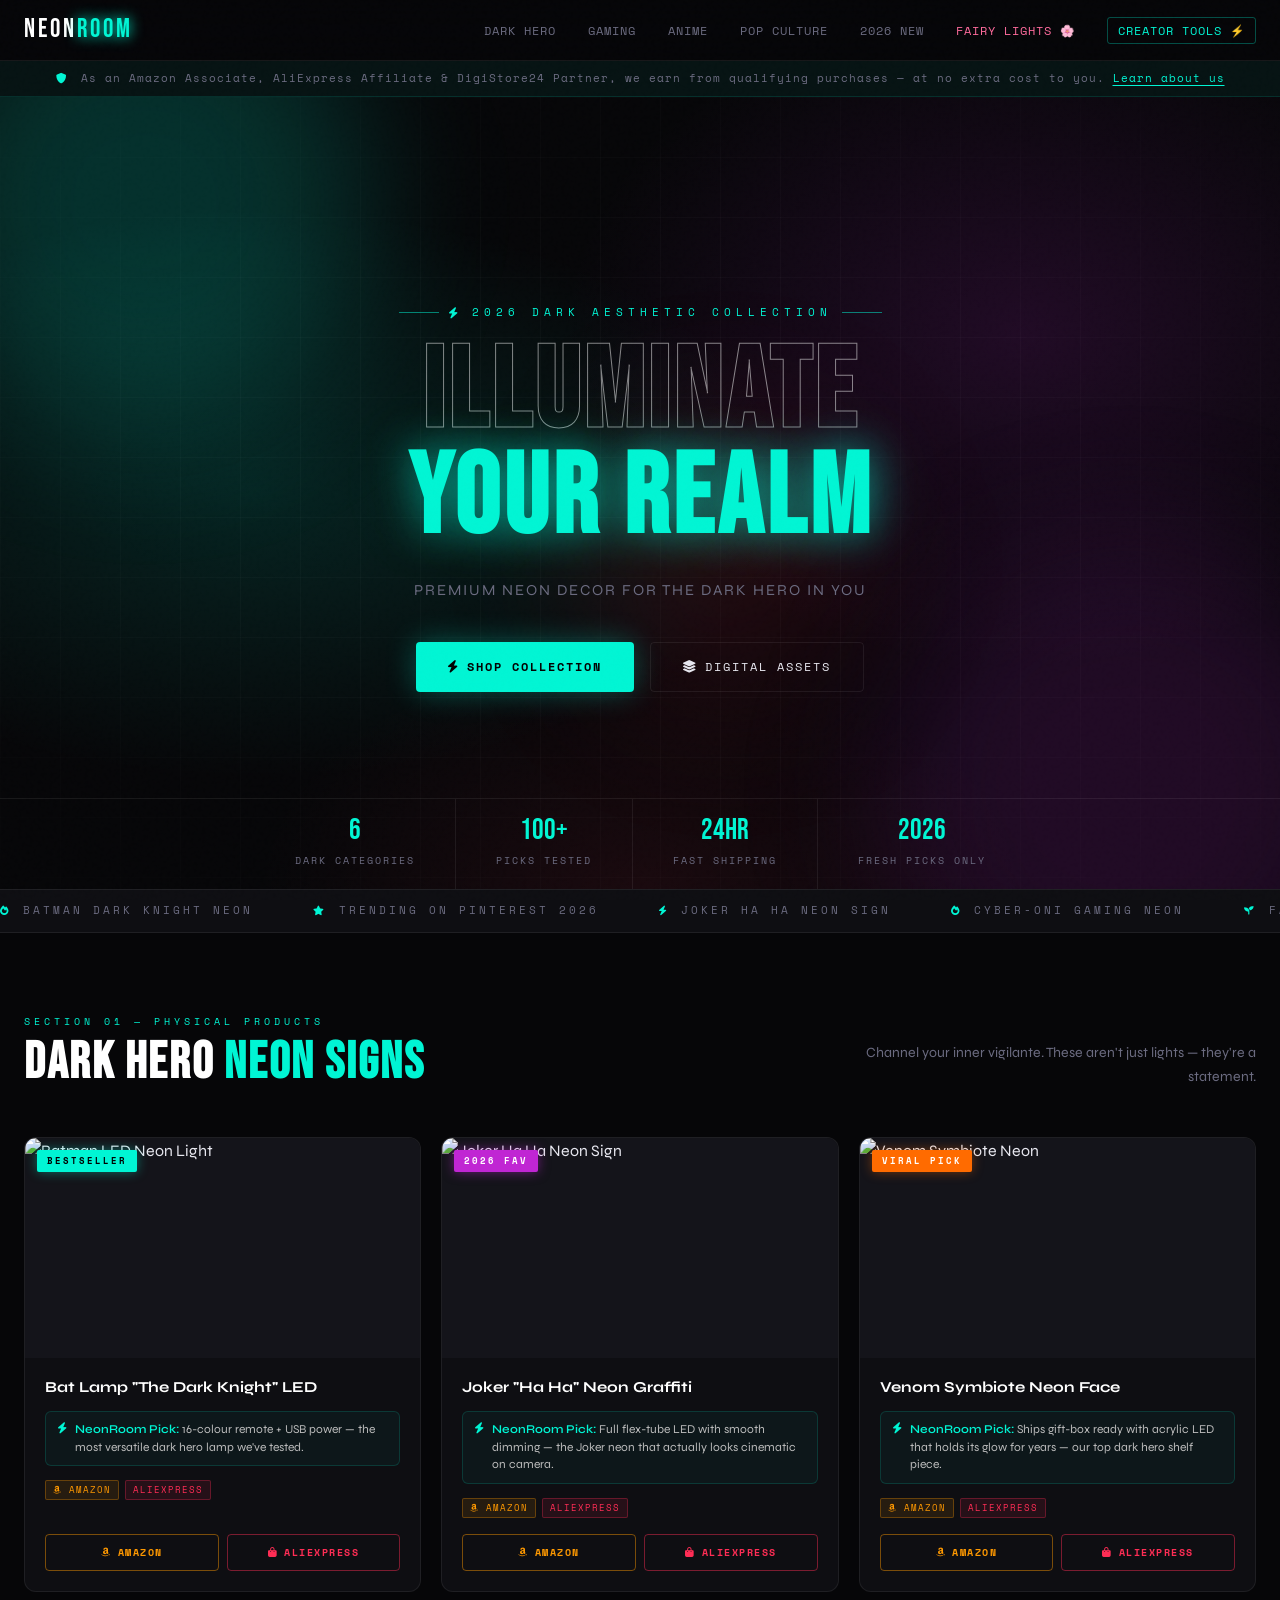
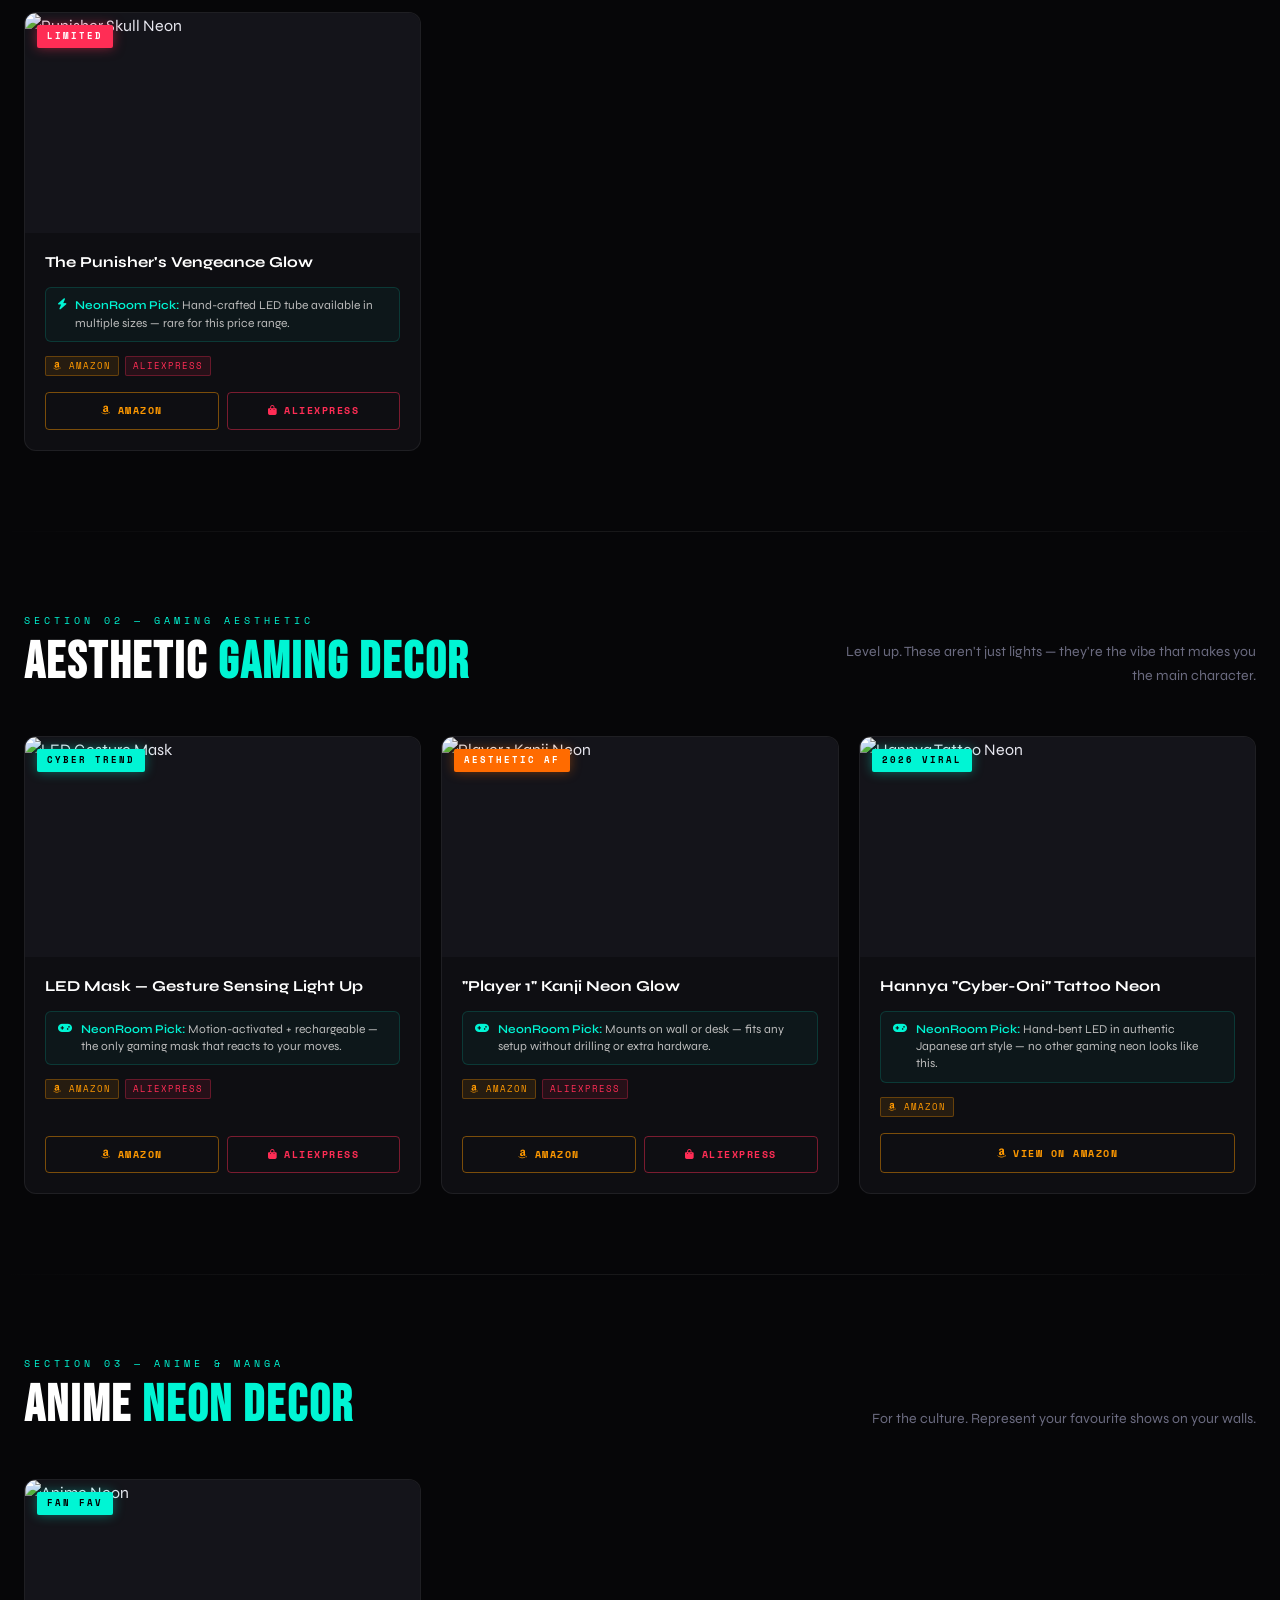
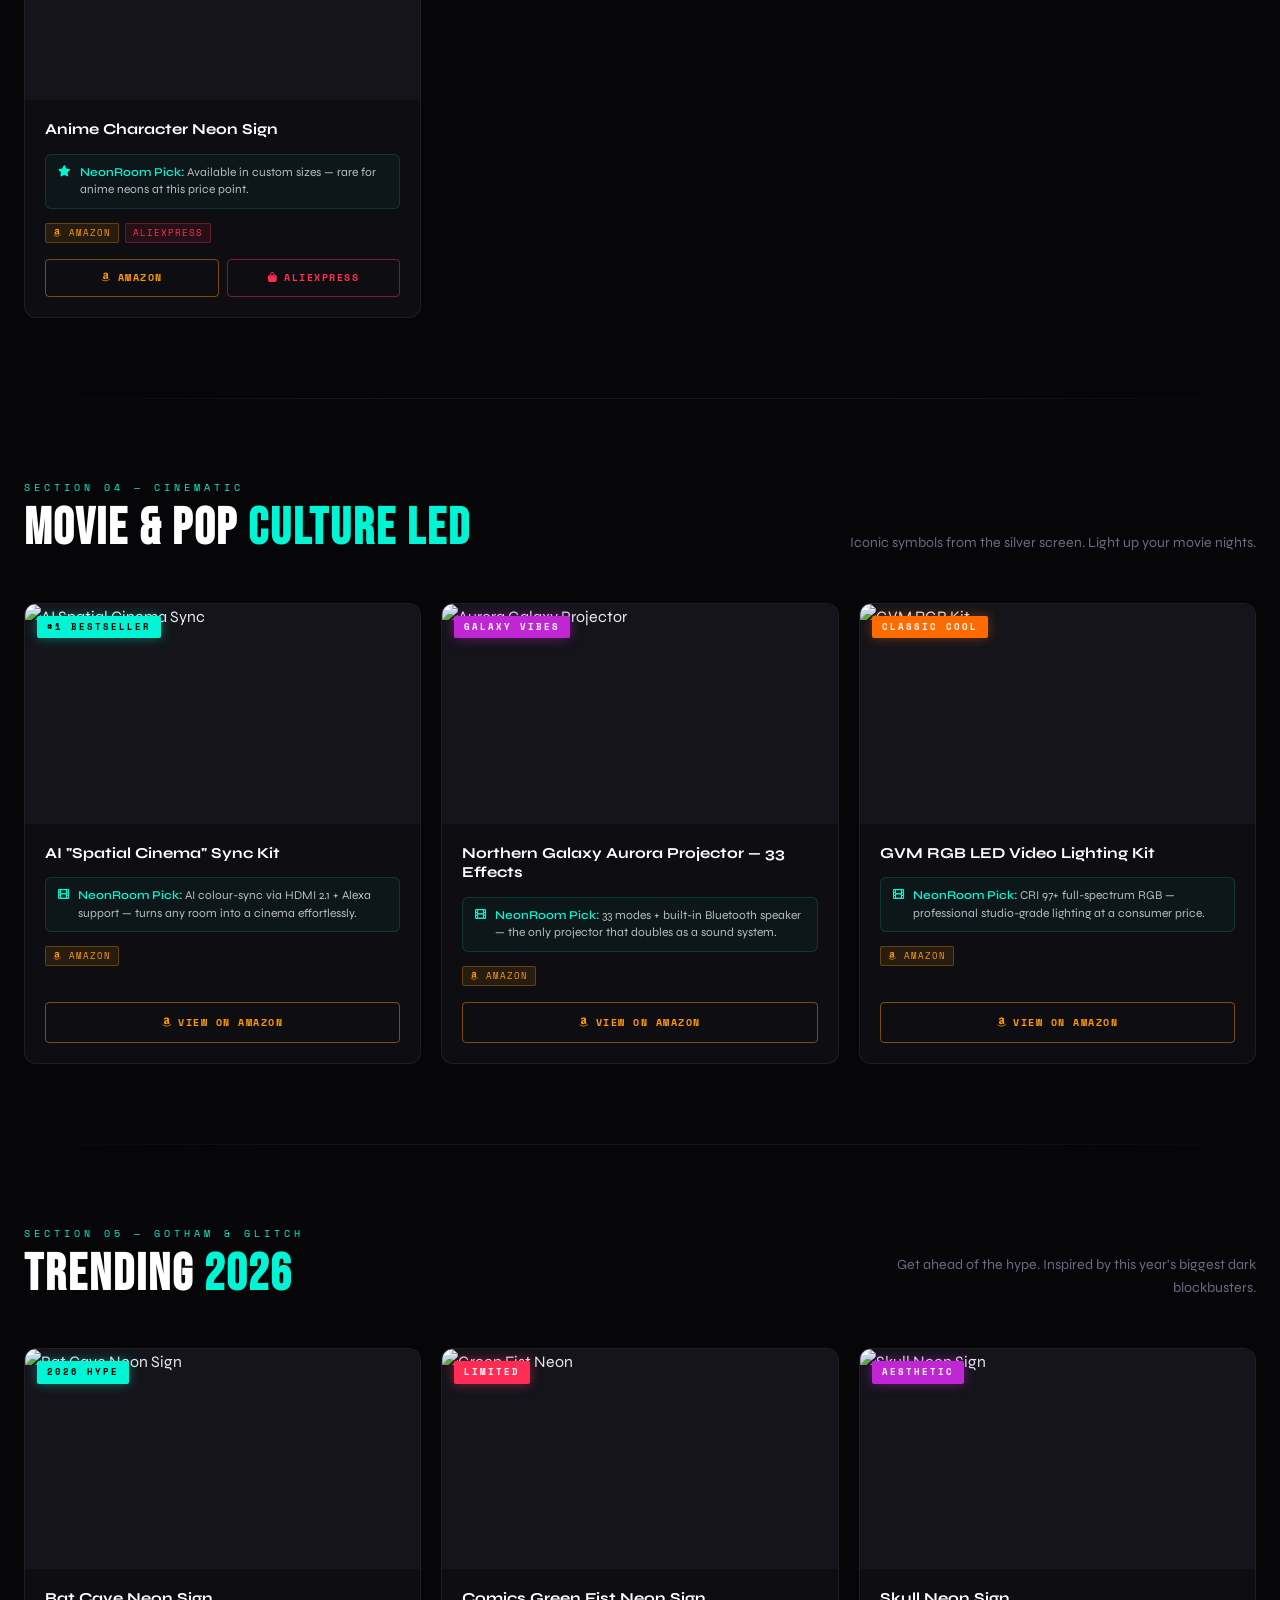
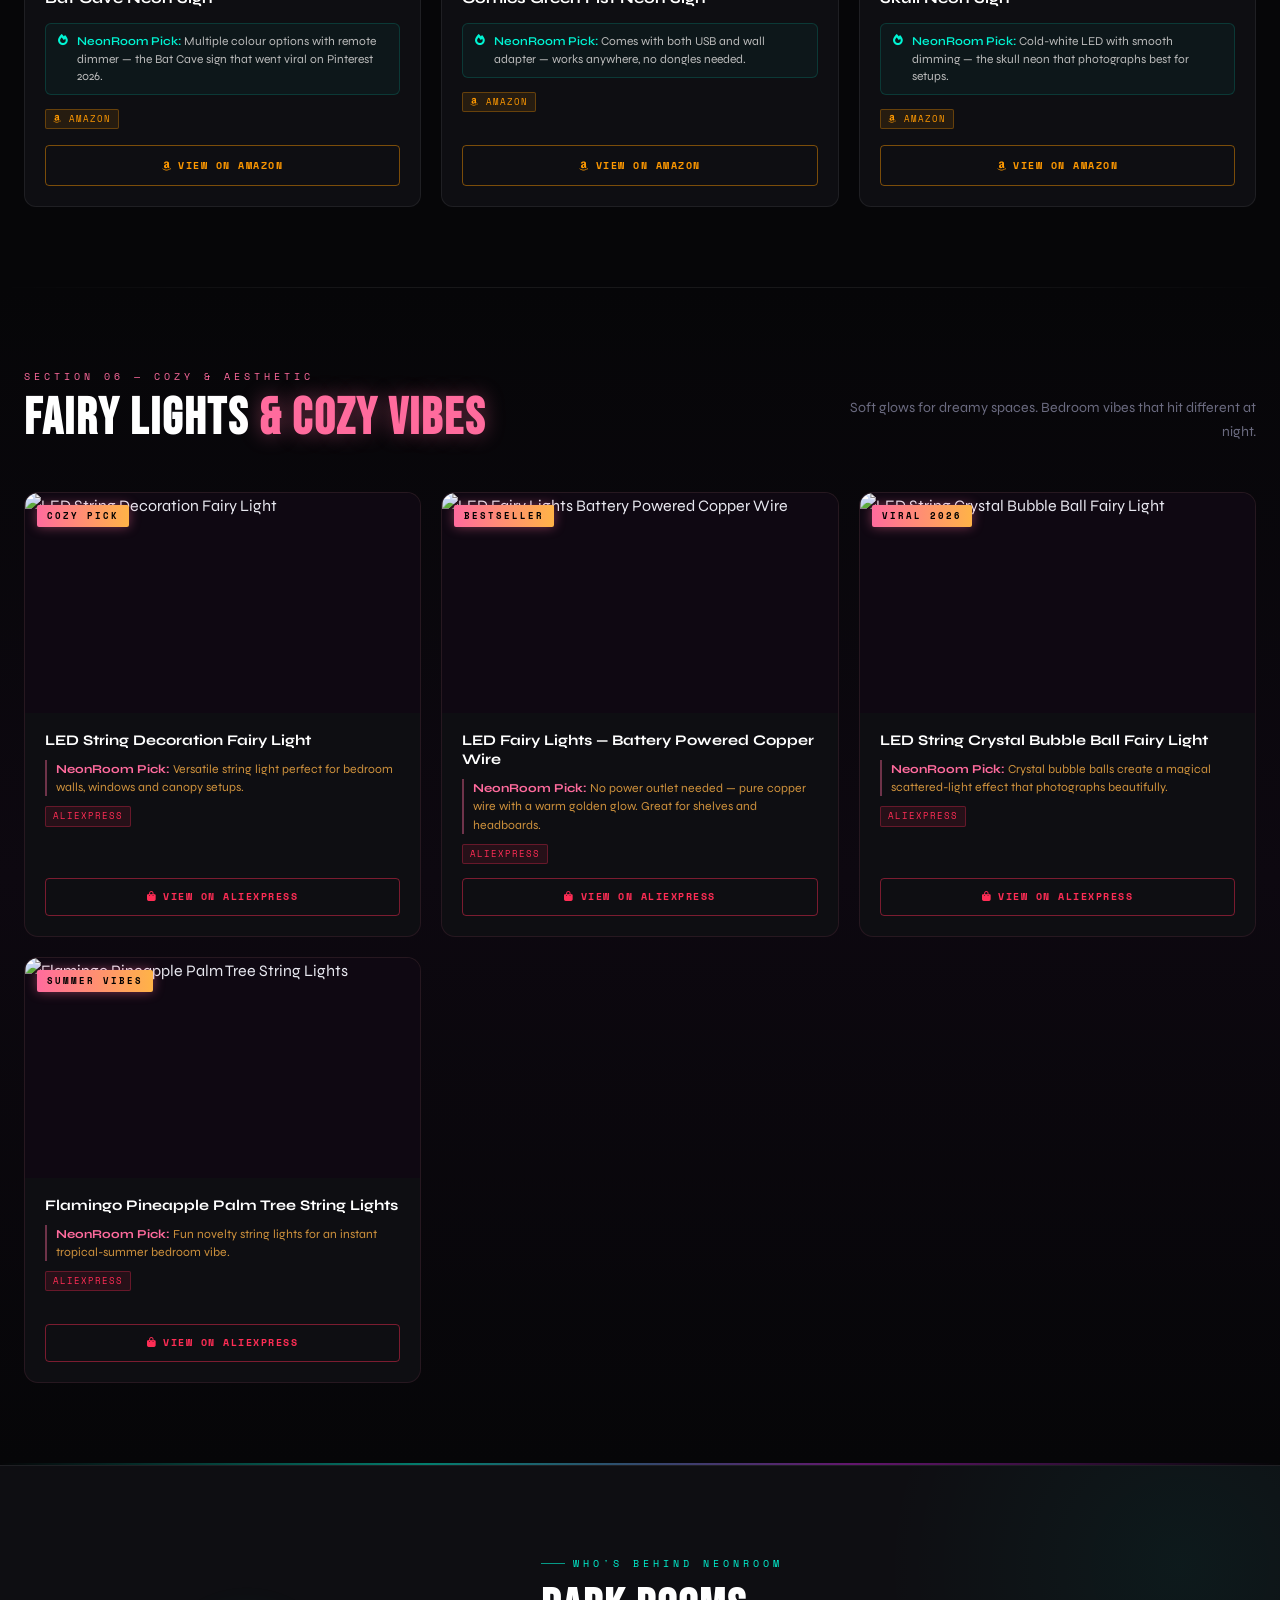
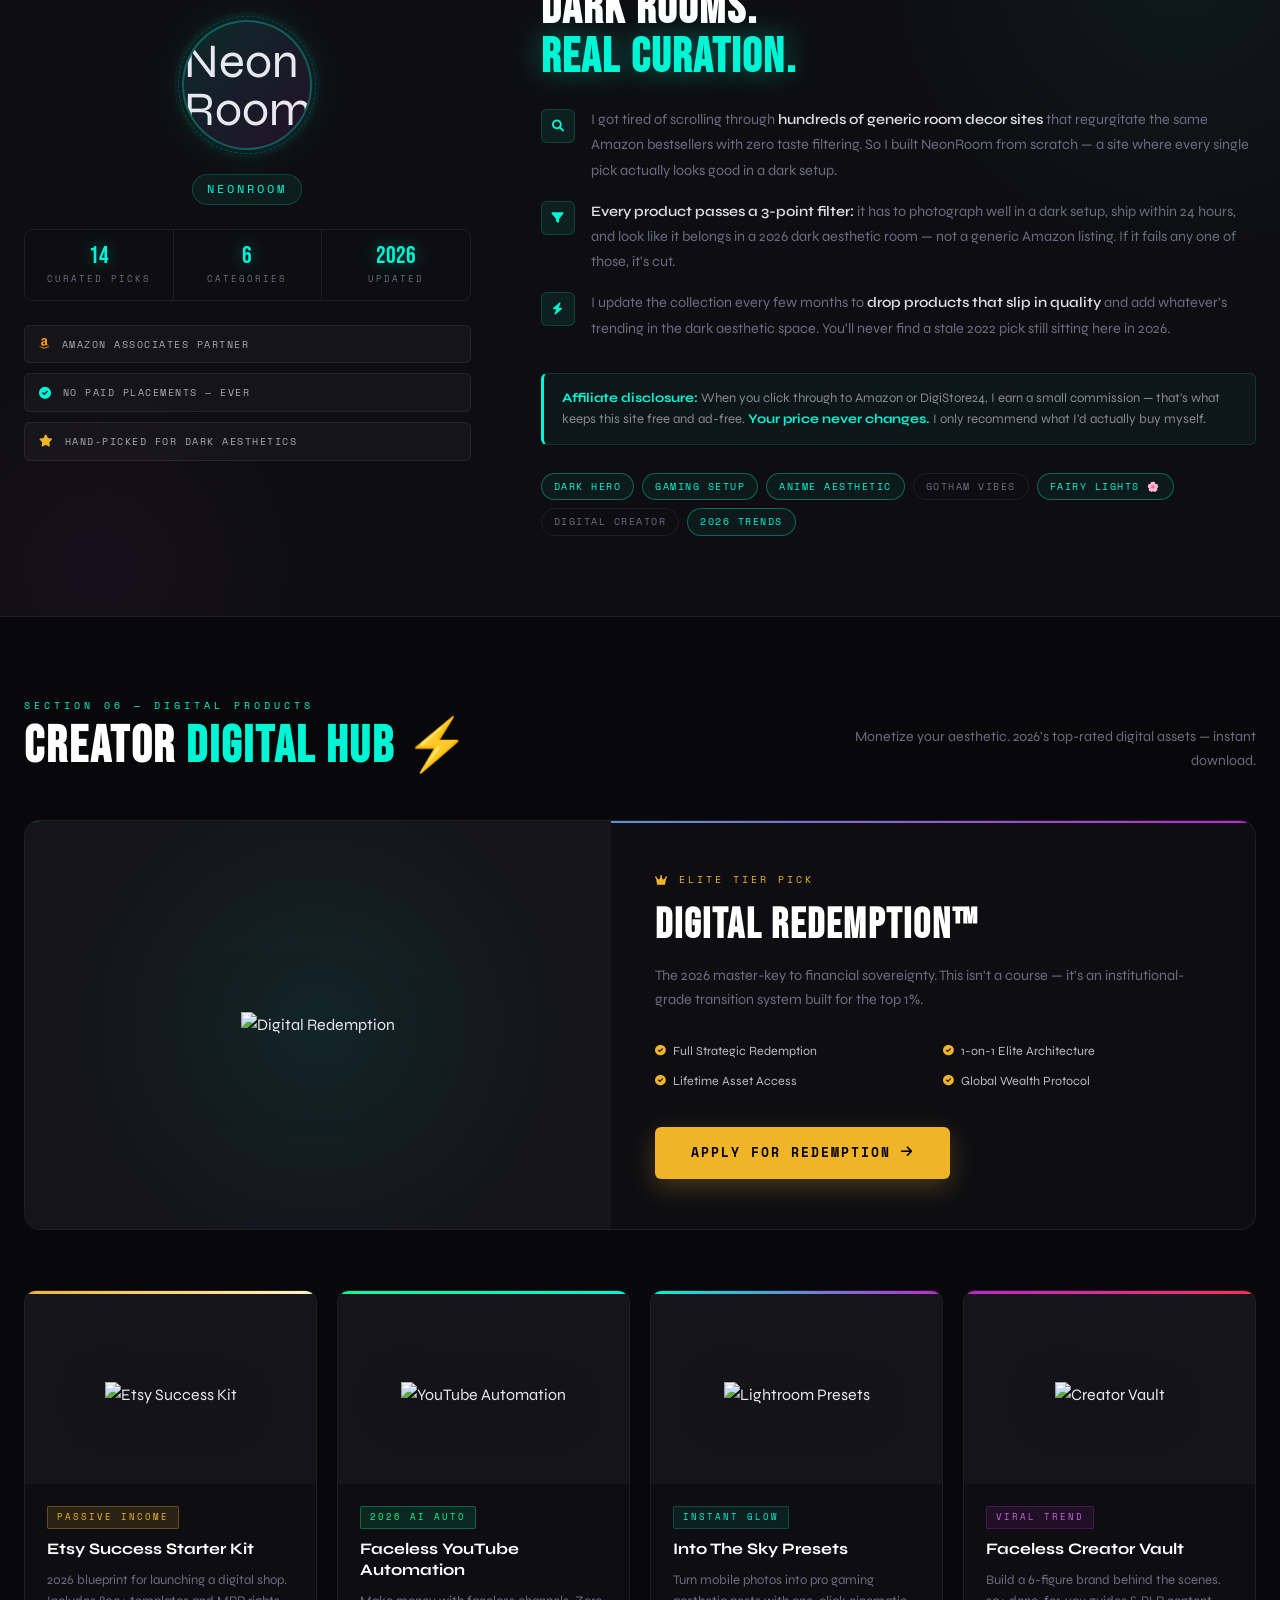
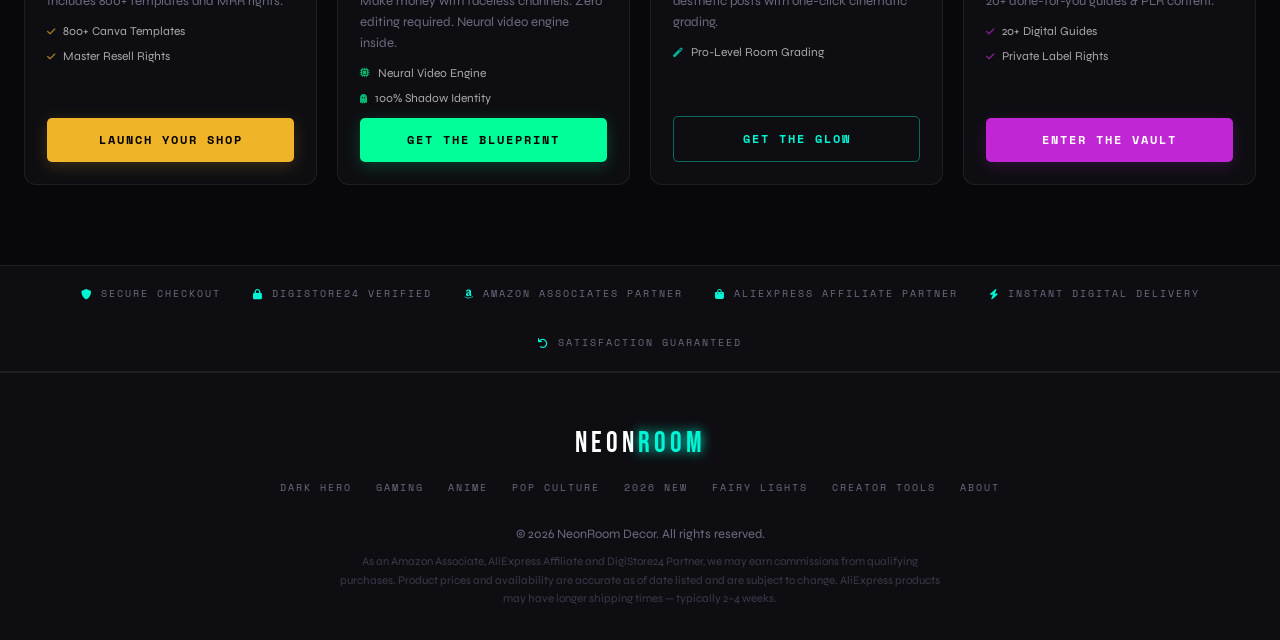
==== commit 0f8c5245: "Update index.html" ====
--- a/index.html
+++ b/index.html
@@ -966,6 +966,206 @@
 .stagger.visible > *:nth-child(4) { opacity:1; transform:none; transition-delay:0.26s; }
 
 /* =========================================
+   DUAL BUY BUTTONS
+   ========================================= */
+.btn-group {
+  display: grid;
+  grid-template-columns: 1fr 1fr;
+  gap: 8px;
+  margin-top: auto;
+}
+.btn-amazon {
+  display: flex;
+  align-items: center;
+  justify-content: center;
+  gap: 6px;
+  padding: 10px 8px;
+  background: transparent;
+  border: 1px solid rgba(255,153,0,0.45);
+  color: #ff9900;
+  font-family: var(--font-mono);
+  font-size: 0.62rem;
+  font-weight: 700;
+  letter-spacing: 1.5px;
+  text-transform: uppercase;
+  border-radius: 4px;
+  transition: all 0.25s;
+  text-decoration: none;
+}
+.btn-amazon:hover {
+  background: #ff9900;
+  color: #000;
+  box-shadow: 0 0 16px rgba(255,153,0,0.35);
+  transform: translateY(-2px);
+}
+.btn-aliexpress {
+  display: flex;
+  align-items: center;
+  justify-content: center;
+  gap: 6px;
+  padding: 10px 8px;
+  background: transparent;
+  border: 1px solid rgba(255,45,85,0.45);
+  color: #ff2d55;
+  font-family: var(--font-mono);
+  font-size: 0.62rem;
+  font-weight: 700;
+  letter-spacing: 1.5px;
+  text-transform: uppercase;
+  border-radius: 4px;
+  transition: all 0.25s;
+  text-decoration: none;
+}
+.btn-aliexpress:hover {
+  background: #ff2d55;
+  color: #fff;
+  box-shadow: 0 0 16px rgba(255,45,85,0.35);
+  transform: translateY(-2px);
+}
+/* Amazon-only card — single full-width button */
+.btn-amazon-solo {
+  display: flex;
+  align-items: center;
+  justify-content: center;
+  gap: 6px;
+  padding: 11px 16px;
+  background: transparent;
+  border: 1px solid rgba(255,153,0,0.45);
+  color: #ff9900;
+  font-family: var(--font-mono);
+  font-size: 0.65rem;
+  font-weight: 700;
+  letter-spacing: 1.5px;
+  text-transform: uppercase;
+  border-radius: 4px;
+  transition: all 0.25s;
+  text-decoration: none;
+  margin-top: auto;
+}
+.btn-amazon-solo:hover {
+  background: #ff9900;
+  color: #000;
+  box-shadow: 0 0 16px rgba(255,153,0,0.35);
+  transform: translateY(-2px);
+}
+
+/* store label chips under price */
+.store-chips {
+  display: flex;
+  gap: 6px;
+  flex-wrap: wrap;
+  margin-bottom: 4px;
+}
+.chip-store {
+  font-family: var(--font-mono);
+  font-size: 0.55rem;
+  letter-spacing: 1px;
+  text-transform: uppercase;
+  padding: 2px 7px;
+  border-radius: 2px;
+}
+.chip-amz  { background: rgba(255,153,0,0.1);  color: #ff9900; border: 1px solid rgba(255,153,0,0.3); }
+.chip-ali  { background: rgba(255,45,85,0.1);   color: #ff2d55; border: 1px solid rgba(255,45,85,0.3); }
+
+/* =========================================
+   FAIRY LIGHTS SECTION
+   ========================================= */
+:root {
+  --warm: #ffb347;
+  --blush: #ff6b9d;
+}
+.fairy-section {
+  background: linear-gradient(180deg, var(--black) 0%, #0d0810 50%, var(--black) 100%);
+}
+.fairy-section .sec-title span { color: var(--blush); text-shadow: 0 0 20px rgba(255,107,157,0.4); }
+.fairy-section .sec-label { color: var(--blush); }
+
+.f-card {
+  background: var(--panel);
+  border: 1px solid rgba(255,107,157,0.1);
+  border-radius: 14px;
+  overflow: hidden;
+  position: relative;
+  display: flex;
+  flex-direction: column;
+  transition: transform 0.35s cubic-bezier(0.23,1,0.32,1), border-color 0.35s, box-shadow 0.35s;
+}
+.f-card:hover {
+  transform: translateY(-8px);
+  border-color: rgba(255,107,157,0.35);
+  box-shadow: 0 20px 50px rgba(0,0,0,0.6), 0 0 30px rgba(255,107,157,0.07);
+}
+.f-card-img {
+  position: relative;
+  height: 220px;
+  overflow: hidden;
+  background: #0f0812;
+}
+.f-card-img img {
+  width: 100%;
+  height: 100%;
+  object-fit: cover;
+  transition: transform 0.5s ease;
+}
+.f-card:hover .f-card-img img { transform: scale(1.06); }
+.f-card-img::after {
+  content: 'VIEW PRODUCT →';
+  position: absolute;
+  inset: 0;
+  background: rgba(0,0,0,0.55);
+  display: flex;
+  align-items: center;
+  justify-content: center;
+  font-family: var(--font-mono);
+  font-size: 0.72rem;
+  letter-spacing: 3px;
+  color: var(--blush);
+  opacity: 0;
+  transition: opacity 0.3s;
+}
+.f-card:hover .f-card-img::after { opacity: 1; }
+
+.f-badge {
+  position: absolute;
+  top: 12px;
+  left: 12px;
+  z-index: 5;
+  font-family: var(--font-mono);
+  font-size: 0.56rem;
+  font-weight: 700;
+  letter-spacing: 2px;
+  text-transform: uppercase;
+  padding: 4px 10px;
+  border-radius: 2px;
+  background: linear-gradient(90deg, #ff6b9d, #ffb347);
+  color: #000;
+  box-shadow: 0 0 12px rgba(255,107,157,0.45);
+}
+
+.f-card-body {
+  padding: 18px 20px 20px;
+  display: flex;
+  flex-direction: column;
+  flex: 1;
+  gap: 10px;
+}
+.f-card-name {
+  font-family: var(--font-body);
+  font-weight: 700;
+  font-size: 0.92rem;
+  color: #fff;
+  line-height: 1.3;
+}
+.f-pick {
+  font-size: 0.76rem;
+  color: rgba(255,179,71,0.8);
+  border-left: 2px solid rgba(255,107,157,0.4);
+  padding-left: 9px;
+  line-height: 1.5;
+}
+.f-pick strong { color: var(--blush); }
+
+/* =========================================
    AMAZON DISCLOSURE BAR
    ========================================= */
 .disclosure-bar {
@@ -1290,6 +1490,7 @@
       <li><a href="#anime">Anime</a></li>
       <li><a href="#movie">Pop Culture</a></li>
       <li><a href="#new-collection">2026 New</a></li>
+      <li><a href="#fairy-lights" style="color:#ff6b9d;">Fairy Lights 🌸</a></li>
       <li><a href="#digital" class="highlight-link">Creator Tools ⚡</a></li>
     </ul>
   </div>
@@ -1300,7 +1501,7 @@
      ===================== -->
 <div class="disclosure-bar">
   <i class="fas fa-shield-alt" style="color:var(--cyan);margin-right:6px;font-size:0.65rem;"></i>
-  As an Amazon Associate &amp; DigiStore24 Partner, we earn from qualifying purchases — at no extra cost to you.
+  As an Amazon Associate, AliExpress Affiliate &amp; DigiStore24 Partner, we earn from qualifying purchases — at no extra cost to you.
   <a href="#about">Learn about us</a>
 </div>
 
@@ -1364,14 +1565,18 @@
     <span class="marquee-item"><i class="fas fa-star"></i> Trending on Pinterest 2026</span>
     <span class="marquee-item"><i class="fas fa-bolt"></i> Joker Ha Ha Neon Sign</span>
     <span class="marquee-item"><i class="fas fa-fire"></i> Cyber-Oni Gaming Neon</span>
-    <span class="marquee-item"><i class="fas fa-star"></i> Bat Cave Sign — Viral Pick</span>
+    <span class="marquee-item"><i class="fas fa-seedling"></i> Fairy Lights — New Section</span>
+    <span class="marquee-item"><i class="fas fa-star"></i> Crystal Bubble Ball Lights</span>
     <span class="marquee-item"><i class="fas fa-bolt"></i> Aurora Galaxy Projector</span>
+    <span class="marquee-item"><i class="fas fa-shopping-bag"></i> Now on Amazon + AliExpress</span>
     <span class="marquee-item"><i class="fas fa-fire"></i> Batman Dark Knight Neon</span>
     <span class="marquee-item"><i class="fas fa-star"></i> Trending on Pinterest 2026</span>
     <span class="marquee-item"><i class="fas fa-bolt"></i> Joker Ha Ha Neon Sign</span>
     <span class="marquee-item"><i class="fas fa-fire"></i> Cyber-Oni Gaming Neon</span>
-    <span class="marquee-item"><i class="fas fa-star"></i> Bat Cave Sign — Viral Pick</span>
+    <span class="marquee-item"><i class="fas fa-seedling"></i> Fairy Lights — New Section</span>
+    <span class="marquee-item"><i class="fas fa-star"></i> Crystal Bubble Ball Lights</span>
     <span class="marquee-item"><i class="fas fa-bolt"></i> Aurora Galaxy Projector</span>
+    <span class="marquee-item"><i class="fas fa-shopping-bag"></i> Now on Amazon + AliExpress</span>
   </div>
 </div>
 
@@ -1403,8 +1608,14 @@
             <i class="fas fa-bolt pick-badge-icon"></i>
             <span class="pick-badge-text"><strong>NeonRoom Pick:</strong> 16-colour remote + USB power — the most versatile dark hero lamp we've tested.</span>
           </div>
-          <div class="p-card-price">⟶ Check Current Price on Amazon</div>
-          <a href="https://amzn.to/3ZQnCeF" class="p-card-cta" target="_blank" rel="noopener">View on Amazon</a>
+          <div class="store-chips">
+            <span class="chip-store chip-amz"><i class="fab fa-amazon"></i> Amazon</span>
+            <span class="chip-store chip-ali">AliExpress</span>
+          </div>
+          <div class="btn-group">
+            <a href="https://amzn.to/3ZQnCeF" class="btn-amazon" target="_blank" rel="noopener"><i class="fab fa-amazon"></i> Amazon</a>
+            <a href="https://s.click.aliexpress.com/e/_c3C3Meqz" class="btn-aliexpress" target="_blank" rel="noopener"><i class="fas fa-shopping-bag"></i> AliExpress</a>
+          </div>
         </div>
       </div>
 
@@ -1420,8 +1631,14 @@
             <i class="fas fa-bolt pick-badge-icon"></i>
             <span class="pick-badge-text"><strong>NeonRoom Pick:</strong> Full flex-tube LED with smooth dimming — the Joker neon that actually looks cinematic on camera.</span>
           </div>
-          <div class="p-card-price">⟶ Check Current Price on Amazon</div>
-          <a href="https://amzn.to/4rLQtx1" class="p-card-cta" target="_blank" rel="noopener">View on Amazon</a>
+          <div class="store-chips">
+            <span class="chip-store chip-amz"><i class="fab fa-amazon"></i> Amazon</span>
+            <span class="chip-store chip-ali">AliExpress</span>
+          </div>
+          <div class="btn-group">
+            <a href="https://amzn.to/4rLQtx1" class="btn-amazon" target="_blank" rel="noopener"><i class="fab fa-amazon"></i> Amazon</a>
+            <a href="https://s.click.aliexpress.com/e/_c4NvD0Q9" class="btn-aliexpress" target="_blank" rel="noopener"><i class="fas fa-shopping-bag"></i> AliExpress</a>
+          </div>
         </div>
       </div>
 
@@ -1437,8 +1654,14 @@
             <i class="fas fa-bolt pick-badge-icon"></i>
             <span class="pick-badge-text"><strong>NeonRoom Pick:</strong> Ships gift-box ready with acrylic LED that holds its glow for years — our top dark hero shelf piece.</span>
           </div>
-          <div class="p-card-price">⟶ Check Current Price on Amazon</div>
-          <a href="https://amzn.to/3Oh7K2k" class="p-card-cta" target="_blank" rel="noopener">View on Amazon</a>
+          <div class="store-chips">
+            <span class="chip-store chip-amz"><i class="fab fa-amazon"></i> Amazon</span>
+            <span class="chip-store chip-ali">AliExpress</span>
+          </div>
+          <div class="btn-group">
+            <a href="https://amzn.to/3Oh7K2k" class="btn-amazon" target="_blank" rel="noopener"><i class="fab fa-amazon"></i> Amazon</a>
+            <a href="https://s.click.aliexpress.com/e/_c3aRXU7X" class="btn-aliexpress" target="_blank" rel="noopener"><i class="fas fa-shopping-bag"></i> AliExpress</a>
+          </div>
         </div>
       </div>
 
@@ -1454,8 +1677,14 @@
             <i class="fas fa-bolt pick-badge-icon"></i>
             <span class="pick-badge-text"><strong>NeonRoom Pick:</strong> Hand-crafted LED tube available in multiple sizes — rare for this price range.</span>
           </div>
-          <div class="p-card-price">⟶ Check Current Price on Amazon</div>
-          <a href="https://amzn.to/4tdDrd2" class="p-card-cta" target="_blank" rel="noopener">View on Amazon</a>
+          <div class="store-chips">
+            <span class="chip-store chip-amz"><i class="fab fa-amazon"></i> Amazon</span>
+            <span class="chip-store chip-ali">AliExpress</span>
+          </div>
+          <div class="btn-group">
+            <a href="https://amzn.to/4tdDrd2" class="btn-amazon" target="_blank" rel="noopener"><i class="fab fa-amazon"></i> Amazon</a>
+            <a href="https://s.click.aliexpress.com/e/_c41pb41j" class="btn-aliexpress" target="_blank" rel="noopener"><i class="fas fa-shopping-bag"></i> AliExpress</a>
+          </div>
         </div>
       </div>
 
@@ -1491,8 +1720,14 @@
             <i class="fas fa-gamepad pick-badge-icon"></i>
             <span class="pick-badge-text"><strong>NeonRoom Pick:</strong> Motion-activated + rechargeable — the only gaming mask that reacts to your moves.</span>
           </div>
-          <div class="p-card-price">⟶ Check Current Price on Amazon</div>
-          <a href="https://amzn.to/4trvoJL" class="p-card-cta" target="_blank" rel="noopener">View on Amazon</a>
+          <div class="store-chips">
+            <span class="chip-store chip-amz"><i class="fab fa-amazon"></i> Amazon</span>
+            <span class="chip-store chip-ali">AliExpress</span>
+          </div>
+          <div class="btn-group">
+            <a href="https://amzn.to/4trvoJL" class="btn-amazon" target="_blank" rel="noopener"><i class="fab fa-amazon"></i> Amazon</a>
+            <a href="https://s.click.aliexpress.com/e/_c2vhlTtJ" class="btn-aliexpress" target="_blank" rel="noopener"><i class="fas fa-shopping-bag"></i> AliExpress</a>
+          </div>
         </div>
       </div>
 
@@ -1507,8 +1742,14 @@
             <i class="fas fa-gamepad pick-badge-icon"></i>
             <span class="pick-badge-text"><strong>NeonRoom Pick:</strong> Mounts on wall or desk — fits any setup without drilling or extra hardware.</span>
           </div>
-          <div class="p-card-price">⟶ Check Current Price on Amazon</div>
-          <a href="https://amzn.to/4raEzNa" class="p-card-cta" target="_blank" rel="noopener">View on Amazon</a>
+          <div class="store-chips">
+            <span class="chip-store chip-amz"><i class="fab fa-amazon"></i> Amazon</span>
+            <span class="chip-store chip-ali">AliExpress</span>
+          </div>
+          <div class="btn-group">
+            <a href="https://amzn.to/4raEzNa" class="btn-amazon" target="_blank" rel="noopener"><i class="fab fa-amazon"></i> Amazon</a>
+            <a href="https://s.click.aliexpress.com/e/_c2QQXfXb" class="btn-aliexpress" target="_blank" rel="noopener"><i class="fas fa-shopping-bag"></i> AliExpress</a>
+          </div>
         </div>
       </div>
 
@@ -1523,8 +1764,10 @@
             <i class="fas fa-gamepad pick-badge-icon"></i>
             <span class="pick-badge-text"><strong>NeonRoom Pick:</strong> Hand-bent LED in authentic Japanese art style — no other gaming neon looks like this.</span>
           </div>
-          <div class="p-card-price">⟶ Check Current Price on Amazon</div>
-          <a href="https://amzn.to/4rC5KA5" class="p-card-cta" target="_blank" rel="noopener">View on Amazon</a>
+          <div class="store-chips">
+            <span class="chip-store chip-amz"><i class="fab fa-amazon"></i> Amazon</span>
+          </div>
+          <a href="https://amzn.to/4rC5KA5" class="btn-amazon-solo" target="_blank" rel="noopener"><i class="fab fa-amazon"></i> View on Amazon</a>
         </div>
       </div>
 
@@ -1560,8 +1803,14 @@
             <i class="fas fa-star pick-badge-icon"></i>
             <span class="pick-badge-text"><strong>NeonRoom Pick:</strong> Available in custom sizes — rare for anime neons at this price point.</span>
           </div>
-          <div class="p-card-price">⟶ Check Current Price on Amazon</div>
-          <a href="https://amzn.to/4bMgqaN" class="p-card-cta" target="_blank" rel="noopener">View on Amazon</a>
+          <div class="store-chips">
+            <span class="chip-store chip-amz"><i class="fab fa-amazon"></i> Amazon</span>
+            <span class="chip-store chip-ali">AliExpress</span>
+          </div>
+          <div class="btn-group">
+            <a href="https://amzn.to/4bMgqaN" class="btn-amazon" target="_blank" rel="noopener"><i class="fab fa-amazon"></i> Amazon</a>
+            <a href="https://s.click.aliexpress.com/e/_c4TqYJ1P" class="btn-aliexpress" target="_blank" rel="noopener"><i class="fas fa-shopping-bag"></i> AliExpress</a>
+          </div>
         </div>
       </div>
 
@@ -1597,8 +1846,8 @@
             <i class="fas fa-film pick-badge-icon"></i>
             <span class="pick-badge-text"><strong>NeonRoom Pick:</strong> AI colour-sync via HDMI 2.1 + Alexa support — turns any room into a cinema effortlessly.</span>
           </div>
-          <div class="p-card-price">⟶ Check Current Price on Amazon</div>
-          <a href="https://amzn.to/4runxdb" class="p-card-cta" target="_blank" rel="noopener">View on Amazon</a>
+          <div class="store-chips"><span class="chip-store chip-amz"><i class="fab fa-amazon"></i> Amazon</span></div>
+          <a href="https://amzn.to/4runxdb" class="btn-amazon-solo" target="_blank" rel="noopener"><i class="fab fa-amazon"></i> View on Amazon</a>
         </div>
       </div>
 
@@ -1613,8 +1862,8 @@
             <i class="fas fa-film pick-badge-icon"></i>
             <span class="pick-badge-text"><strong>NeonRoom Pick:</strong> 33 modes + built-in Bluetooth speaker — the only projector that doubles as a sound system.</span>
           </div>
-          <div class="p-card-price">⟶ Check Current Price on Amazon</div>
-          <a href="https://amzn.to/4tteeLB" class="p-card-cta" target="_blank" rel="noopener">View on Amazon</a>
+          <div class="store-chips"><span class="chip-store chip-amz"><i class="fab fa-amazon"></i> Amazon</span></div>
+          <a href="https://amzn.to/4tteeLB" class="btn-amazon-solo" target="_blank" rel="noopener"><i class="fab fa-amazon"></i> View on Amazon</a>
         </div>
       </div>
 
@@ -1629,8 +1878,8 @@
             <i class="fas fa-film pick-badge-icon"></i>
             <span class="pick-badge-text"><strong>NeonRoom Pick:</strong> CRI 97+ full-spectrum RGB — professional studio-grade lighting at a consumer price.</span>
           </div>
-          <div class="p-card-price">⟶ Check Current Price on Amazon</div>
-          <a href="https://amzn.to/407JiDa" class="p-card-cta" target="_blank" rel="noopener">View on Amazon</a>
+          <div class="store-chips"><span class="chip-store chip-amz"><i class="fab fa-amazon"></i> Amazon</span></div>
+          <a href="https://amzn.to/407JiDa" class="btn-amazon-solo" target="_blank" rel="noopener"><i class="fab fa-amazon"></i> View on Amazon</a>
         </div>
       </div>
 
@@ -1666,8 +1915,8 @@
             <i class="fas fa-fire pick-badge-icon"></i>
             <span class="pick-badge-text"><strong>NeonRoom Pick:</strong> Multiple colour options with remote dimmer — the Bat Cave sign that went viral on Pinterest 2026.</span>
           </div>
-          <div class="p-card-price">⟶ Check Current Price on Amazon</div>
-          <a href="https://amzn.to/4cnPjmF" class="p-card-cta" target="_blank" rel="noopener">View on Amazon</a>
+          <div class="store-chips"><span class="chip-store chip-amz"><i class="fab fa-amazon"></i> Amazon</span></div>
+          <a href="https://amzn.to/4cnPjmF" class="btn-amazon-solo" target="_blank" rel="noopener"><i class="fab fa-amazon"></i> View on Amazon</a>
         </div>
       </div>
 
@@ -1682,8 +1931,8 @@
             <i class="fas fa-fire pick-badge-icon"></i>
             <span class="pick-badge-text"><strong>NeonRoom Pick:</strong> Comes with both USB and wall adapter — works anywhere, no dongles needed.</span>
           </div>
-          <div class="p-card-price">⟶ Check Current Price on Amazon</div>
-          <a href="https://amzn.to/402bB5Z" class="p-card-cta" target="_blank" rel="noopener">View on Amazon</a>
+          <div class="store-chips"><span class="chip-store chip-amz"><i class="fab fa-amazon"></i> Amazon</span></div>
+          <a href="https://amzn.to/402bB5Z" class="btn-amazon-solo" target="_blank" rel="noopener"><i class="fab fa-amazon"></i> View on Amazon</a>
         </div>
       </div>
 
@@ -1698,8 +1947,113 @@
             <i class="fas fa-fire pick-badge-icon"></i>
             <span class="pick-badge-text"><strong>NeonRoom Pick:</strong> Cold-white LED with smooth dimming — the skull neon that photographs best for setups.</span>
           </div>
-          <div class="p-card-price">⟶ Check Current Price on Amazon</div>
-          <a href="https://amzn.to/4bItQoh" class="p-card-cta" target="_blank" rel="noopener">View on Amazon</a>
+          <div class="store-chips"><span class="chip-store chip-amz"><i class="fab fa-amazon"></i> Amazon</span></div>
+          <a href="https://amzn.to/4bItQoh" class="btn-amazon-solo" target="_blank" rel="noopener"><i class="fab fa-amazon"></i> View on Amazon</a>
+        </div>
+      </div>
+
+    </div>
+  </div>
+</section>
+
+<hr class="section-divider">
+
+<!-- =====================
+     FAIRY LIGHTS
+     ===================== -->
+<section id="fairy-lights" class="fairy-section">
+  <div class="section-wrap">
+    <div class="sec-head reveal">
+      <div>
+        <span class="sec-label">Section 06 — Cozy & Aesthetic</span>
+        <h2 class="sec-title">Fairy Lights <span>&amp; Cozy Vibes</span></h2>
+      </div>
+      <p class="sec-desc">Soft glows for dreamy spaces. Bedroom vibes that hit different at night.</p>
+    </div>
+
+    <div class="grid-3 stagger">
+
+      <!-- F Card 1 -->
+      <div class="f-card">
+        <div class="f-card-img">
+          <span class="f-badge">COZY PICK</span>
+          <img src="https://i.postimg.cc/V6WhCbHb/Sc1a6c2ee37554e5692b251a6415334ec-V-jpg-960x960q75-jpg.avif" alt="LED String Decoration Fairy Light" loading="lazy">
+        </div>
+        <div class="f-card-body">
+          <div class="f-card-name">LED String Decoration Fairy Light</div>
+          <div class="f-pick"><strong>NeonRoom Pick:</strong> Versatile string light perfect for bedroom walls, windows and canopy setups.</div>
+          <div class="store-chips"><span class="chip-store chip-ali">AliExpress</span></div>
+          <a href="https://s.click.aliexpress.com/e/_c3ZaUSqz" class="btn-aliexpress" style="margin-top:auto;" target="_blank" rel="noopener"><i class="fas fa-shopping-bag"></i> View on AliExpress</a>
+        </div>
+      </div>
+
+      <!-- F Card 2 -->
+      <div class="f-card">
+        <div class="f-card-img">
+          <span class="f-badge">BESTSELLER</span>
+          <img src="https://i.postimg.cc/bJ1ZHqQ3/S733a117ff4034fc396e30e365e7633c34-jpg-960x960q75-jpg.avif" alt="LED Fairy Lights Battery Powered Copper Wire" loading="lazy">
+        </div>
+        <div class="f-card-body">
+          <div class="f-card-name">LED Fairy Lights — Battery Powered Copper Wire</div>
+          <div class="f-pick"><strong>NeonRoom Pick:</strong> No power outlet needed — pure copper wire with a warm golden glow. Great for shelves and headboards.</div>
+          <div class="store-chips"><span class="chip-store chip-ali">AliExpress</span></div>
+          <a href="https://s.click.aliexpress.com/e/_c4SlFR7L" class="btn-aliexpress" style="margin-top:auto;" target="_blank" rel="noopener"><i class="fas fa-shopping-bag"></i> View on AliExpress</a>
+        </div>
+      </div>
+
+      <!-- F Card 3 -->
+      <div class="f-card">
+        <div class="f-card-img">
+          <span class="f-badge">VIRAL 2026</span>
+          <img src="https://i.postimg.cc/WpKG74Lw/S94ea2e447bd84cdcafb973fc8878eb4a-M-jpg-960x960q75-jpg.avif" alt="LED String Crystal Bubble Ball Fairy Light" loading="lazy">
+        </div>
+        <div class="f-card-body">
+          <div class="f-card-name">LED String Crystal Bubble Ball Fairy Light</div>
+          <div class="f-pick"><strong>NeonRoom Pick:</strong> Crystal bubble balls create a magical scattered-light effect that photographs beautifully.</div>
+          <div class="store-chips"><span class="chip-store chip-ali">AliExpress</span></div>
+          <a href="https://s.click.aliexpress.com/e/_c3gyBqMp" class="btn-aliexpress" style="margin-top:auto;" target="_blank" rel="noopener"><i class="fas fa-shopping-bag"></i> View on AliExpress</a>
+        </div>
+      </div>
+
+      <!-- F Card 4 -->
+      <div class="f-card">
+        <div class="f-card-img">
+          <span class="f-badge">SUMMER VIBES</span>
+          <img src="https://i.postimg.cc/bN9Qf9Sx/S0a70a0154e204176b512c150a65bde7fc-jpg-960x960q75-jpg.avif" alt="Flamingo Pineapple Palm Tree String Lights" loading="lazy">
+        </div>
+        <div class="f-card-body">
+          <div class="f-card-name">Flamingo Pineapple Palm Tree String Lights</div>
+          <div class="f-pick"><strong>NeonRoom Pick:</strong> Fun novelty string lights for an instant tropical-summer bedroom vibe.</div>
+          <div class="store-chips"><span class="chip-store chip-ali">AliExpress</span></div>
+          <a href="https://s.click.aliexpress.com/e/_c31sMd8z" class="btn-aliexpress" style="margin-top:auto;" target="_blank" rel="noopener"><i class="fas fa-shopping-bag"></i> View on AliExpress</a>
+        </div>
+      </div>
+
+      <!-- F Card 5 -->
+      <div class="f-card">
+        <div class="f-card-img">
+          <span class="f-badge">DREAMY GLOW</span>
+          <img src="https://ae01.alicdn.com/kf/S9e1b2c3d45764a5e89f0b1c2d3e4f5g6h.jpg" alt="LED String Lights Copper Silver Wire Garland" loading="lazy">
+        </div>
+        <div class="f-card-body">
+          <div class="f-card-name">LED Copper Silver Wire Garland Light</div>
+          <div class="f-pick"><strong>NeonRoom Pick:</strong> Silver wire with cool-white LEDs — perfect for a minimalist modern room aesthetic.</div>
+          <div class="store-chips"><span class="chip-store chip-ali">AliExpress</span></div>
+          <a href="https://s.click.aliexpress.com/e/_c4nak2l7" class="btn-aliexpress" style="margin-top:auto;" target="_blank" rel="noopener"><i class="fas fa-shopping-bag"></i> View on AliExpress</a>
+        </div>
+      </div>
+
+      <!-- F Card 6 -->
+      <div class="f-card">
+        <div class="f-card-img">
+          <span class="f-badge">SOLAR 🌿</span>
+          <img src="https://ae01.alicdn.com/kf/S2a3b4c5d67854b6c90e1f2a3b4c5d6e7f.jpg" alt="Solar Powered Artificial Ivy Fairy Lights" loading="lazy">
+        </div>
+        <div class="f-card-body">
+          <div class="f-card-name">Solar Artificial Ivy Fairy Lights — 8 Modes</div>
+          <div class="f-pick"><strong>NeonRoom Pick:</strong> Solar-powered fake ivy with 8 light modes — zero running costs, perfect for garden walls and balconies.</div>
+          <div class="store-chips"><span class="chip-store chip-ali">AliExpress</span></div>
+          <a href="https://s.click.aliexpress.com/e/_c3URkZ1B" class="btn-aliexpress" style="margin-top:auto;" target="_blank" rel="noopener"><i class="fas fa-shopping-bag"></i> View on AliExpress</a>
         </div>
       </div>
 
@@ -1788,6 +2142,7 @@
         <span class="about-tag active">Gaming Setup</span>
         <span class="about-tag active">Anime Aesthetic</span>
         <span class="about-tag">Gotham Vibes</span>
+        <span class="about-tag active">Fairy Lights 🌸</span>
         <span class="about-tag">Digital Creator</span>
         <span class="about-tag active">2026 Trends</span>
       </div>
@@ -1917,6 +2272,7 @@
   <div class="trust-item"><i class="fas fa-shield-alt"></i> Secure Checkout</div>
   <div class="trust-item"><i class="fas fa-lock"></i> DigiStore24 Verified</div>
   <div class="trust-item"><i class="fab fa-amazon"></i> Amazon Associates Partner</div>
+  <div class="trust-item"><i class="fas fa-shopping-bag"></i> AliExpress Affiliate Partner</div>
   <div class="trust-item"><i class="fas fa-bolt"></i> Instant Digital Delivery</div>
   <div class="trust-item"><i class="fas fa-undo"></i> Satisfaction Guaranteed</div>
 </div>
@@ -1932,10 +2288,12 @@
     <a href="#anime">Anime</a>
     <a href="#movie">Pop Culture</a>
     <a href="#new-collection">2026 New</a>
+    <a href="#fairy-lights">Fairy Lights</a>
     <a href="#digital">Creator Tools</a>
+    <a href="#about">About</a>
   </div>
   <p class="footer-copy">© 2026 NeonRoom Decor. All rights reserved.</p>
-  <p class="disclaimer">As an Amazon Associate and DigiStore24 Partner, we may earn commissions from qualifying purchases and downloads. Product prices and availability are accurate as of the date listed and are subject to change.</p>
+  <p class="disclaimer">As an Amazon Associate, AliExpress Affiliate and DigiStore24 Partner, we may earn commissions from qualifying purchases. Product prices and availability are accurate as of date listed and are subject to change. AliExpress products may have longer shipping times — typically 2–4 weeks.</p>
 </footer>
 
 <script>
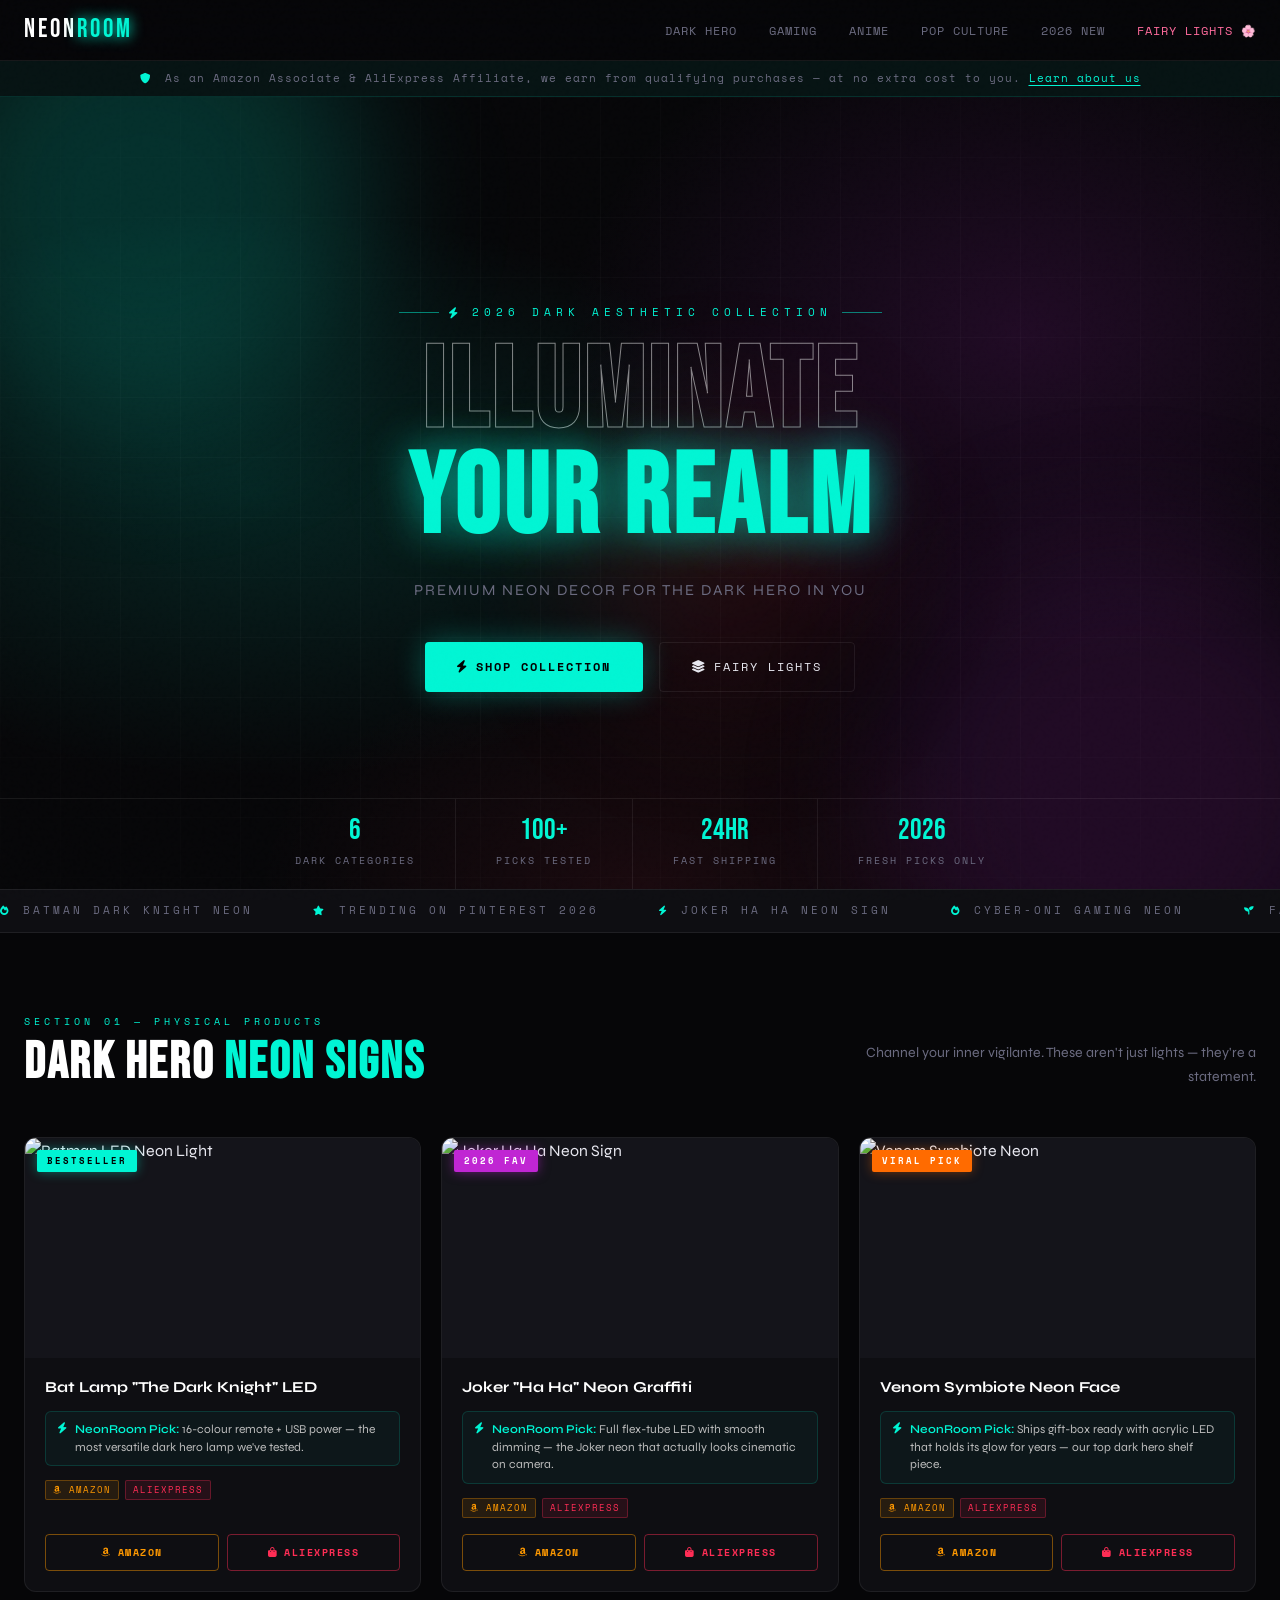
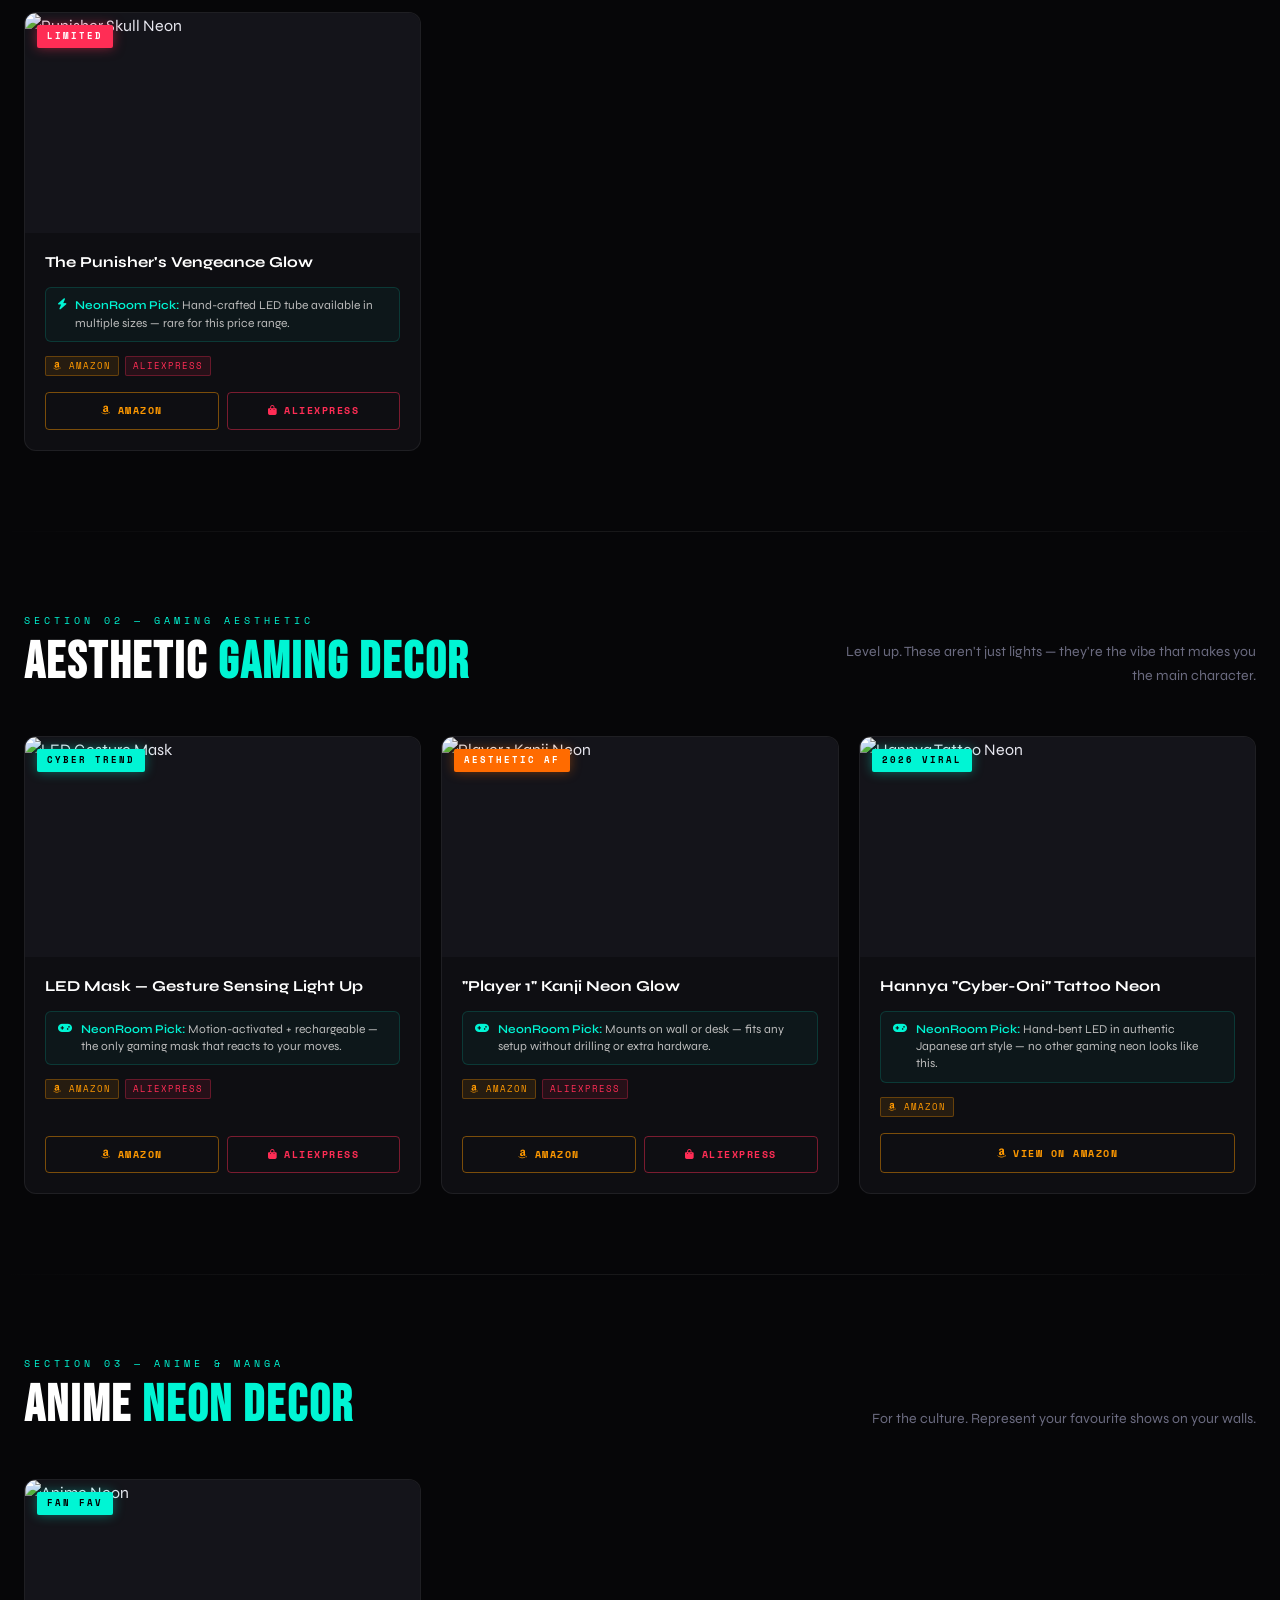
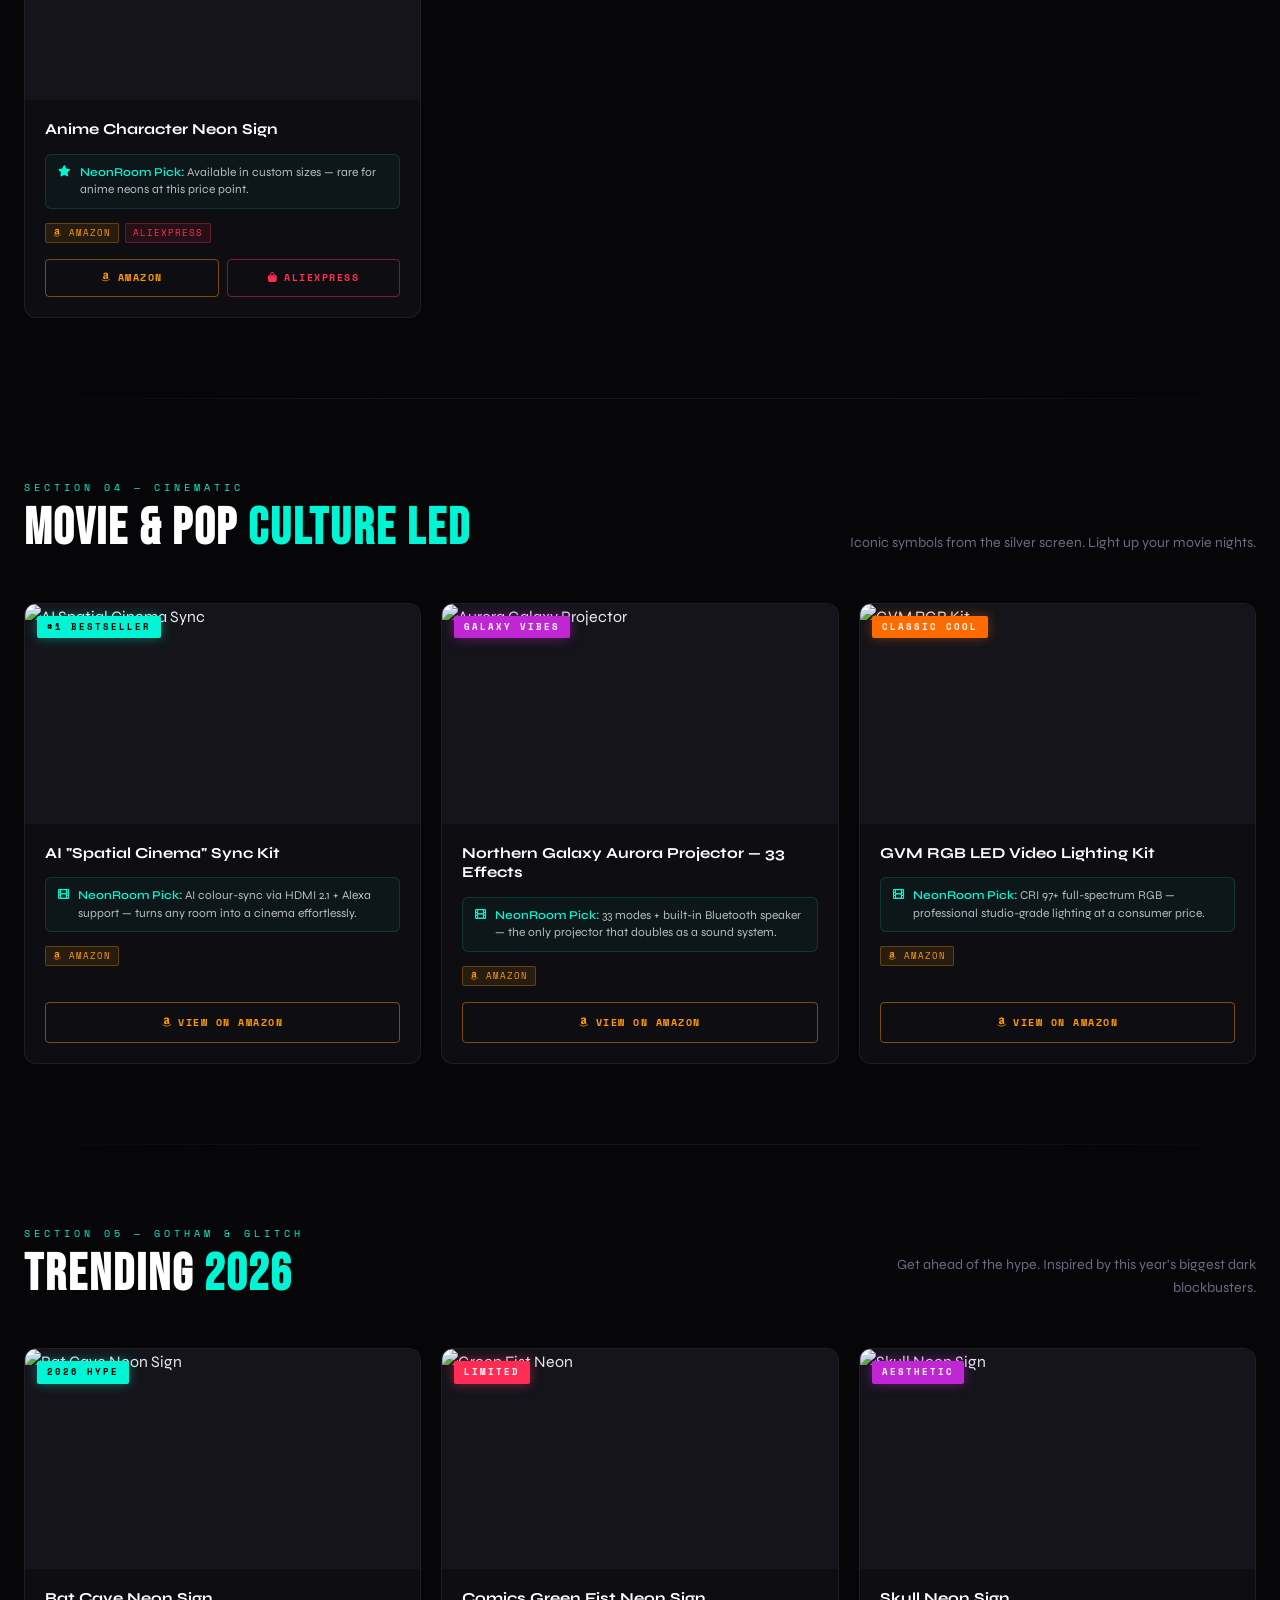
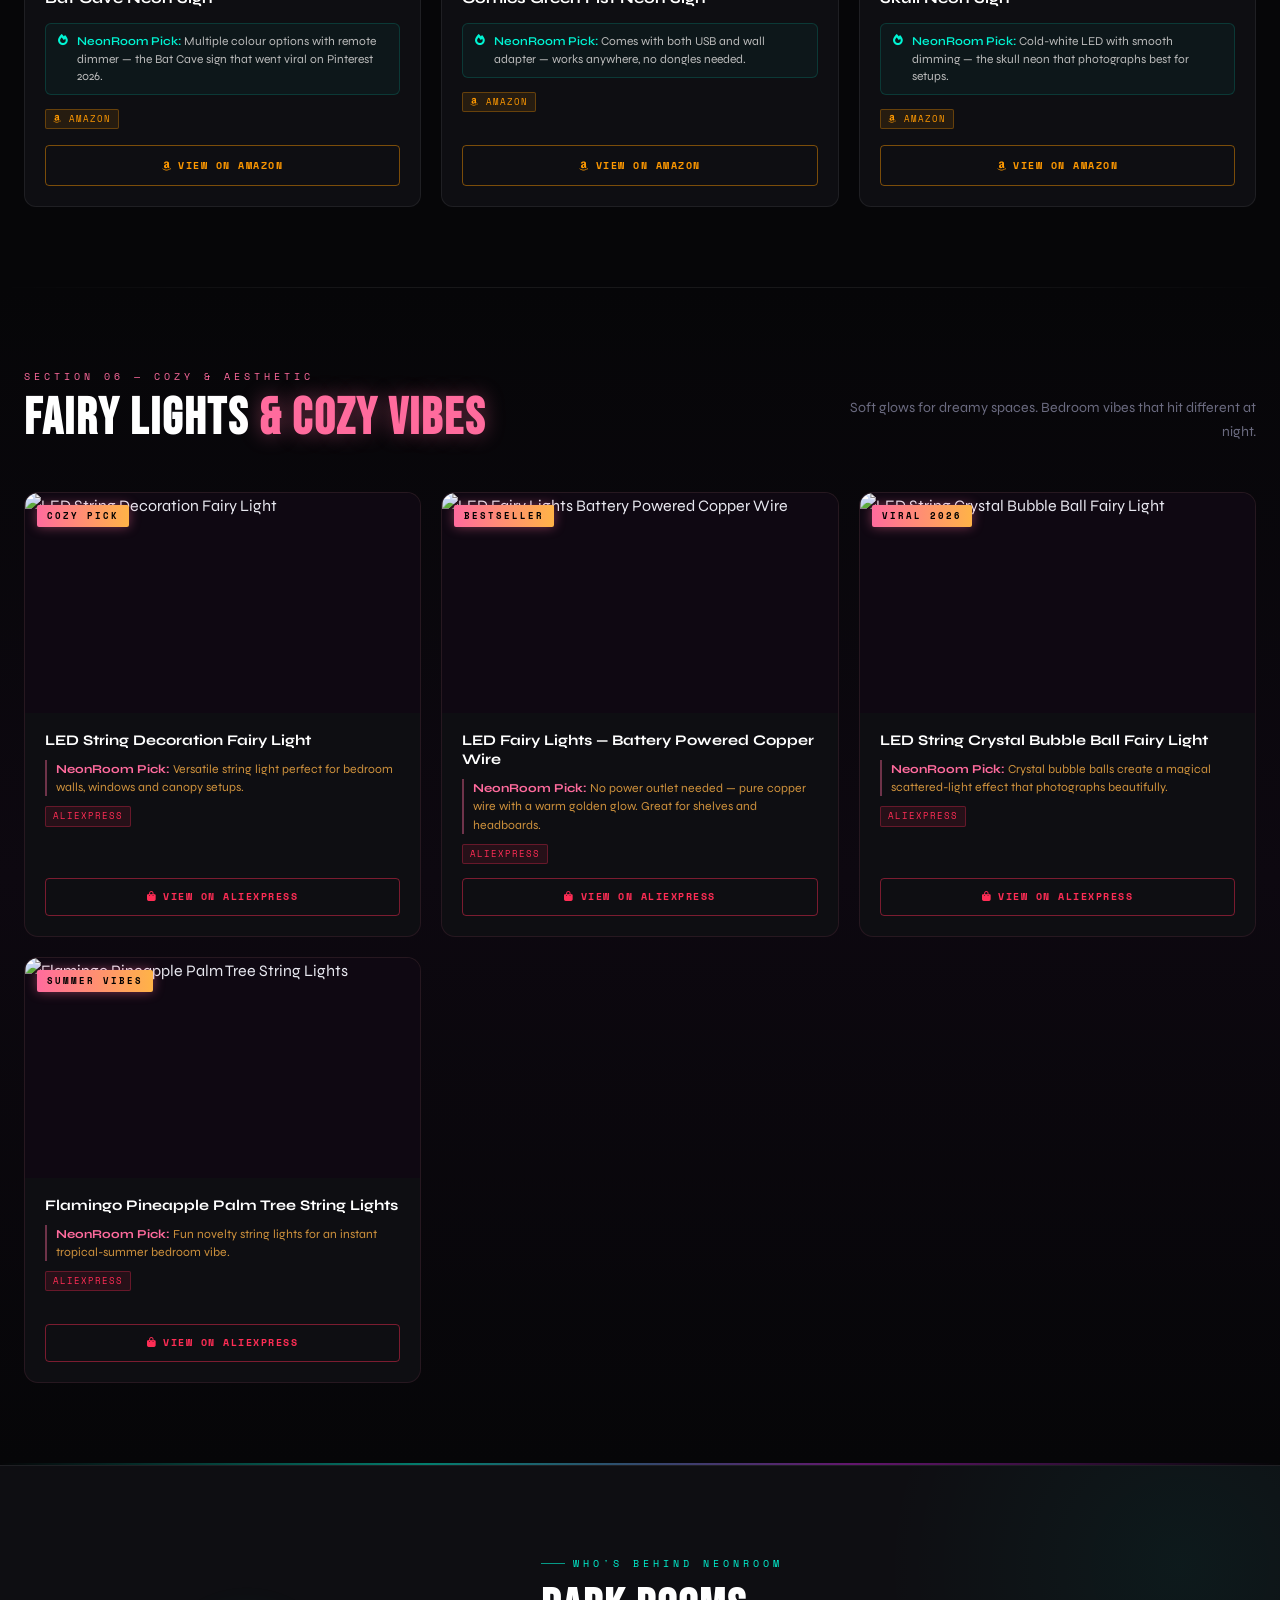
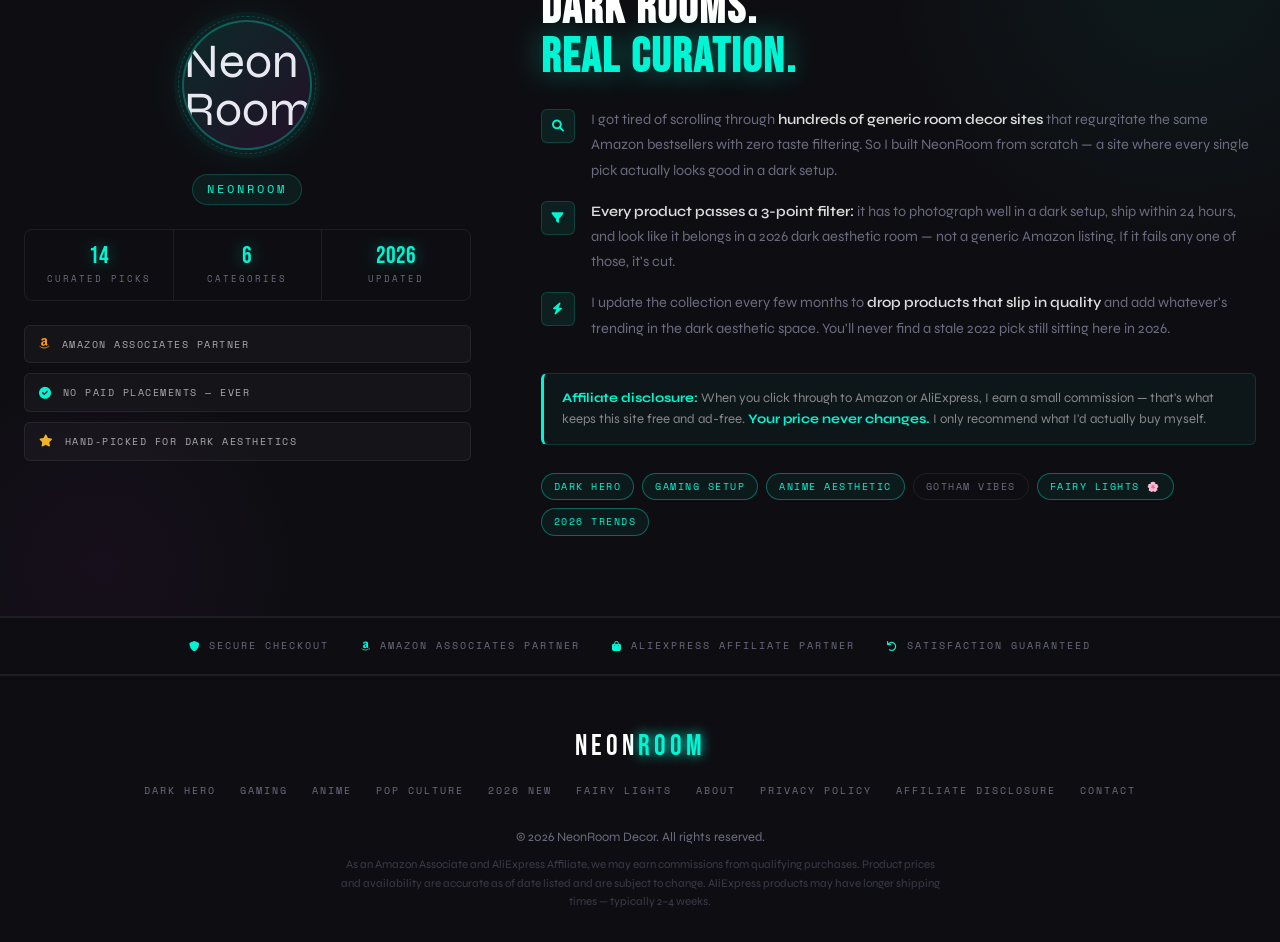
==== commit 14a3a4bc: "Remove 'Creator Tools' and update affiliate disclosures" ====
--- a/index.html
+++ b/index.html
@@ -1491,7 +1491,6 @@
       <li><a href="#movie">Pop Culture</a></li>
       <li><a href="#new-collection">2026 New</a></li>
       <li><a href="#fairy-lights" style="color:#ff6b9d;">Fairy Lights 🌸</a></li>
-      <li><a href="#digital" class="highlight-link">Creator Tools ⚡</a></li>
     </ul>
   </div>
 </nav>
@@ -1501,7 +1500,7 @@
      ===================== -->
 <div class="disclosure-bar">
   <i class="fas fa-shield-alt" style="color:var(--cyan);margin-right:6px;font-size:0.65rem;"></i>
-  As an Amazon Associate, AliExpress Affiliate &amp; DigiStore24 Partner, we earn from qualifying purchases — at no extra cost to you.
+  As an Amazon Associate &amp; AliExpress Affiliate, we earn from qualifying purchases — at no extra cost to you.
   <a href="#about">Learn about us</a>
 </div>
 
@@ -1530,8 +1529,8 @@
       <a href="#dark-hero" class="btn-primary">
         <i class="fas fa-bolt"></i> Shop Collection
       </a>
-      <a href="#digital" class="btn-ghost">
-        <i class="fas fa-layer-group"></i> Digital Assets
+      <a href="#fairy-lights" class="btn-ghost">
+        <i class="fas fa-layer-group"></i> Fairy Lights
       </a>
     </div>
   </div>
@@ -2134,7 +2133,7 @@
       </div>
 
       <div class="about-disclosure">
-        <strong>Affiliate disclosure:</strong> When you click through to Amazon or DigiStore24, I earn a small commission — that's what keeps this site free and ad-free. <strong>Your price never changes.</strong> I only recommend what I'd actually buy myself.
+        <strong>Affiliate disclosure:</strong> When you click through to Amazon or AliExpress, I earn a small commission — that's what keeps this site free and ad-free. <strong>Your price never changes.</strong> I only recommend what I'd actually buy myself.
       </div>
 
       <div class="about-tags">
@@ -2143,7 +2142,6 @@
         <span class="about-tag active">Anime Aesthetic</span>
         <span class="about-tag">Gotham Vibes</span>
         <span class="about-tag active">Fairy Lights 🌸</span>
-        <span class="about-tag">Digital Creator</span>
         <span class="about-tag active">2026 Trends</span>
       </div>
     </div>
@@ -2151,129 +2149,14 @@
   </div>
 </section>
 
-<!-- =====================
-     DIGITAL SECTION
-     ===================== -->
-<section id="digital" style="background: #08080b;">
-  <div class="section-wrap">
-    <div class="sec-head reveal">
-      <div>
-        <span class="sec-label">Section 06 — Digital Products</span>
-        <h2 class="sec-title">Creator <span>Digital Hub</span> ⚡</h2>
-      </div>
-      <p class="sec-desc">Monetize your aesthetic. 2026's top-rated digital assets — instant download.</p>
-    </div>
-
-    <!-- FEATURED: Digital Redemption -->
-    <div class="featured-block reveal">
-      <div class="featured-img">
-        <img src="https://i.postimg.cc/dVzqHxrM/4INSN3N3.webp" alt="Digital Redemption">
-      </div>
-      <div class="featured-body">
-        <div class="featured-tag">
-          <i class="fas fa-crown"></i> Elite Tier Pick
-        </div>
-        <h2 class="featured-title">Digital Redemption™</h2>
-        <p class="featured-desc">The 2026 master-key to financial sovereignty. This isn't a course — it's an institutional-grade transition system built for the top 1%.</p>
-        <ul class="features-list">
-          <li><i class="fas fa-check-circle"></i> Full Strategic Redemption</li>
-          <li><i class="fas fa-check-circle"></i> 1-on-1 Elite Architecture</li>
-          <li><i class="fas fa-check-circle"></i> Lifetime Asset Access</li>
-          <li><i class="fas fa-check-circle"></i> Global Wealth Protocol</li>
-        </ul>
-        <a href="https://onlinedigitalredemption.com/#aff=samDecor256" target="_blank" rel="noopener" class="btn-featured">
-          Apply For Redemption <i class="fas fa-arrow-right"></i>
-        </a>
-      </div>
-    </div>
-
-    <!-- Digital product grid -->
-    <div class="grid-4 stagger">
-
-      <!-- Etsy Kit -->
-      <div class="dig-card">
-        <div class="dig-card-accent accent-gold"></div>
-        <div class="dig-card-img">
-          <img src="https://i.postimg.cc/gk2d40Q5/LYZVZHWW.webp" alt="Etsy Success Kit" loading="lazy">
-        </div>
-        <div class="dig-card-body">
-          <span class="dig-chip chip-gold">Passive Income</span>
-          <div class="dig-card-name">Etsy Success Starter Kit</div>
-          <div class="dig-card-desc">2026 blueprint for launching a digital shop. Includes 800+ templates and MRR rights.</div>
-          <ul class="dig-feats">
-            <li><i class="fas fa-check" style="color:var(--gold)"></i> 800+ Canva Templates</li>
-            <li><i class="fas fa-check" style="color:var(--gold)"></i> Master Resell Rights</li>
-          </ul>
-          <a href="https://www.digistore24.com/redir/483214/samDecor256/" target="_blank" rel="noopener" class="dig-cta cta-gold">Launch Your Shop</a>
-        </div>
-      </div>
-
-      <!-- YouTube Automation -->
-      <div class="dig-card">
-        <div class="dig-card-accent accent-green"></div>
-        <div class="dig-card-img">
-          <img src="https://i.postimg.cc/Kj12hynW/8G2MX4IF.webp" alt="YouTube Automation" loading="lazy">
-        </div>
-        <div class="dig-card-body">
-          <span class="dig-chip chip-green">2026 AI Auto</span>
-          <div class="dig-card-name">Faceless YouTube Automation</div>
-          <div class="dig-card-desc">Make money with faceless channels. Zero editing required. Neural video engine inside.</div>
-          <ul class="dig-feats">
-            <li><i class="fas fa-microchip" style="color:#00ff99"></i> Neural Video Engine</li>
-            <li><i class="fas fa-ghost" style="color:#00ff99"></i> 100% Shadow Identity</li>
-          </ul>
-          <a href="https://www.checkout-ds24.com/redir/603007/samDecor256/" target="_blank" rel="noopener" class="dig-cta cta-green">Get The Blueprint</a>
-        </div>
-      </div>
-
-      <!-- Into The Sky Presets -->
-      <div class="dig-card">
-        <div class="dig-card-accent accent-cyan"></div>
-        <div class="dig-card-img">
-          <img src="https://i.postimg.cc/x1pRw66P/unwatermarked-unnamed-(20).png" alt="Lightroom Presets" loading="lazy">
-        </div>
-        <div class="dig-card-body">
-          <span class="dig-chip chip-cyan">Instant Glow</span>
-          <div class="dig-card-name">Into The Sky Presets</div>
-          <div class="dig-card-desc">Turn mobile photos into pro gaming aesthetic posts with one-click cinematic grading.</div>
-          <ul class="dig-feats">
-            <li><i class="fas fa-magic" style="color:var(--cyan)"></i> Pro-Level Room Grading</li>
-          </ul>
-          <a href="https://www.digistore24.com/redir/493976/samDecor256/" target="_blank" rel="noopener" class="dig-cta cta-cyan">Get The Glow</a>
-        </div>
-      </div>
-
-      <!-- Faceless Creator Vault -->
-      <div class="dig-card">
-        <div class="dig-card-accent accent-purple"></div>
-        <div class="dig-card-img">
-          <img src="https://i.postimg.cc/1557bV9s/unwatermarked-unnamed-(21).png" alt="Creator Vault" loading="lazy">
-        </div>
-        <div class="dig-card-body">
-          <span class="dig-chip chip-purple">Viral Trend</span>
-          <div class="dig-card-name">Faceless Creator Vault</div>
-          <div class="dig-card-desc">Build a 6-figure brand behind the scenes. 20+ done-for-you guides & PLR content.</div>
-          <ul class="dig-feats">
-            <li><i class="fas fa-check" style="color:var(--purple)"></i> 20+ Digital Guides</li>
-            <li><i class="fas fa-check" style="color:var(--purple)"></i> Private Label Rights</li>
-          </ul>
-          <a href="https://www.digistore24.com/redir/536136/samDecor256/" target="_blank" rel="noopener" class="dig-cta cta-purple">Enter The Vault</a>
-        </div>
-      </div>
-
-    </div>
-  </div>
-</section>
 
 <!-- =====================
      TRUST STRIP
      ===================== -->
 <div class="trust-strip">
   <div class="trust-item"><i class="fas fa-shield-alt"></i> Secure Checkout</div>
-  <div class="trust-item"><i class="fas fa-lock"></i> DigiStore24 Verified</div>
   <div class="trust-item"><i class="fab fa-amazon"></i> Amazon Associates Partner</div>
   <div class="trust-item"><i class="fas fa-shopping-bag"></i> AliExpress Affiliate Partner</div>
-  <div class="trust-item"><i class="fas fa-bolt"></i> Instant Digital Delivery</div>
   <div class="trust-item"><i class="fas fa-undo"></i> Satisfaction Guaranteed</div>
 </div>
 
@@ -2289,11 +2172,13 @@
     <a href="#movie">Pop Culture</a>
     <a href="#new-collection">2026 New</a>
     <a href="#fairy-lights">Fairy Lights</a>
-    <a href="#digital">Creator Tools</a>
     <a href="#about">About</a>
+    <a href="privacy-policy.html">Privacy Policy</a>
+    <a href="affiliate-disclosure.html">Affiliate Disclosure</a>
+    <a href="contact.html">Contact</a>
   </div>
   <p class="footer-copy">© 2026 NeonRoom Decor. All rights reserved.</p>
-  <p class="disclaimer">As an Amazon Associate, AliExpress Affiliate and DigiStore24 Partner, we may earn commissions from qualifying purchases. Product prices and availability are accurate as of date listed and are subject to change. AliExpress products may have longer shipping times — typically 2–4 weeks.</p>
+  <p class="disclaimer">As an Amazon Associate and AliExpress Affiliate, we may earn commissions from qualifying purchases. Product prices and availability are accurate as of date listed and are subject to change. AliExpress products may have longer shipping times — typically 2–4 weeks.</p>
 </footer>
 
 <script>
